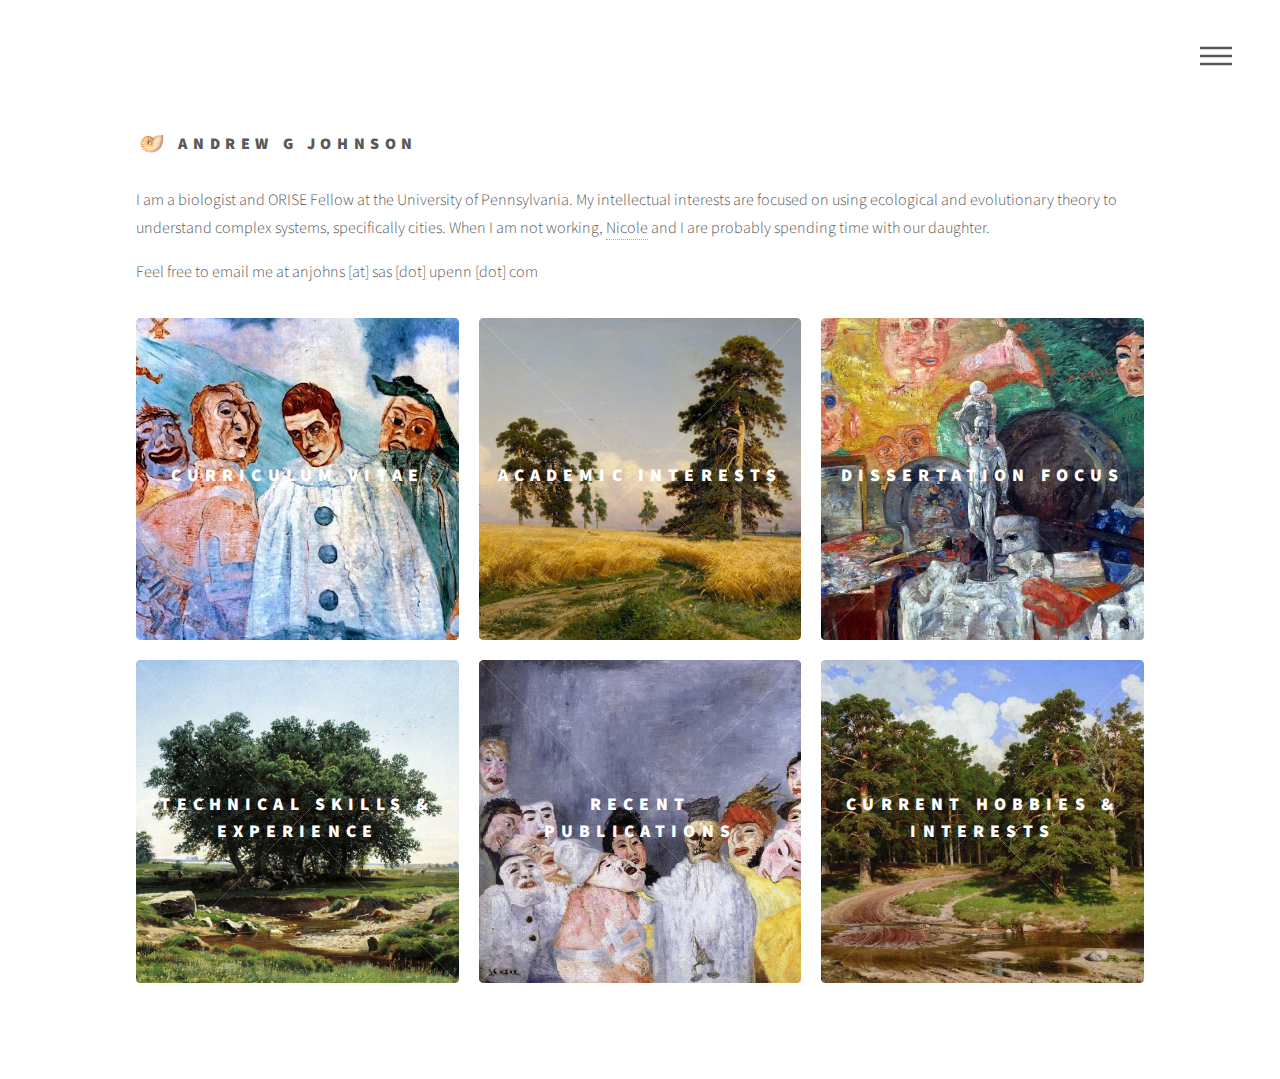
==== index.html @ 20c6bfce "Update index.html" ====
<!DOCTYPE HTML>
<!--
	Phantom by HTML5 UP
	html5up.net | @ajlkn
	Free for personal and commercial use under the CCA 3.0 license (html5up.net/license)
-->
<html>
	<head>
		<title>A G Johnson</title>
		<meta charset="utf-8" />
		<meta name="viewport" content="width=device-width, initial-scale=1, user-scalable=no" />
		<link rel="stylesheet" href="assets/css/main.css" />
		<noscript><link rel="stylesheet" href="assets/css/noscript.css" /></noscript>
	</head>
	<body class="is-preload">
		<!-- Wrapper -->
			<div id="wrapper">

				<!-- Header -->
					<header id="header">
						<div class="inner">

							<!-- Logo to the left of my name in the header -->
								<a href="index.html" class="logo">
									<span class="symbol"><img src="images/nautilus attempt 1.svg" alt="" /></span><span class="title">Andrew G Johnson</span>
								</a>

							<!-- Nav -->
								<nav>
									<ul>
										<li><a href="#menu">Menu</a></li>
									</ul>
								</nav>

						</div>
					</header>

				<!-- Menu (Side menu that you click on for direct page links) -->
					<nav id="menu">
						<!--<h2>Menu</h2>-->
						<ul>
							<li><a href="index.html">Home</a></li>
							<li><a href="Johnson_Andrew_CV_April_2025.pdf">CV</a></li>
							<li><a href="generic.html">Academic Interests</a></li>
							<li><a href="generic.html">Dissertation Focus</a></li>
							<li><a href="generic.html">Technical Skills and Experience</a></li>
							<li><a href="generic.html">Recent Publications</a></li>
							<li><a href="generic.html">Current Hobbies & Interests</a></li>
							<!-- <li><a href="elements.html">Test page for html elements</a></li> -->
						</ul>
					</nav>

				<!-- Main -->
					<div id="main">
						<div class="inner">
							<header>
								<!-- <h1> I am a 6th year Phd candidate in the Department of Biology at the University of Pennsylvania. <br />
								I am a North Carolinan living in Philadelphia with my . </a>.</h1> -->
								<p>I am a biologist and ORISE Fellow at the University of Pennsylvania. My intellectual interests are focused on using ecological and evolutionary theory to understand complex systems, specifically cities.
								When I am not working, <a href="https://njjohns.github.io/">Nicole</a> and I are probably spending time with our daughter. <p> 
								<p> Feel free to email me at anjohns [at] sas [dot] upenn [dot] com 
								
							</header>
							<section class="tiles">
								<article class="style50">
									<span class="image">
										<img src="images/ensor2square.jpg" alt="" />
									</span>
									<a href="Johnson_Andrew_CV_April_2025.pdf">
										<h2>curriculum vitae</h2>
										<div class="content">
											<p><i>The Despair of Pierrot</i> (Ensor, 1892) <!-- this is where a longer description on tabs go --> </p>
										</div>
									</a>
								</article>
								<article class="style50">
									<span class="image">
										<img src="images/shishkin1square.jpg" alt="" />
									</span>
									<a href="generic.html">
										<h2>Academic Interests</h2>
										<div class="content">
											<p><i>Rye</i> (Shishkin, 1878) </p>
										</div>
									</a>
								</article>
								<article class="style50">
									<span class="image">
										<img src="images/ensor5square.jpg" alt="" />
									</span>
									<a href="generic.html">
										<h2>Dissertation Focus</h2>
										<div class="content">
											<p><i>Still Life in the Studio</i> (Ensor, 1889) </p>
										</div>
									</a>
								</article>
								<article class="style50">
									<span class="image">
										<img src="images/shishkin2square.jpg" alt="" />
									</span>
									<a href="generic.html">
										<h2>Technical Skills & Experience</h2>
										<div class="content">
											<p><i>Oak Trees</i> (Shishkin, 1887) </p>
										</div>
									</a>
								</article>
								<article class="style50">
									<span class="image">
										<img src="images/ensor4square.jpg" alt="" />
									</span>
									<a href="generic.html">
										<h2>Recent Publications</h2>
										<div class="content">
											<p><i>The Great Judge</i> (Ensor, 1898) </p>
										</div>
									</a>
								</article>
								<article class="style50">
									<span class="image">
										<img src="images/shishkin3square.jpg" alt="" />
									</span>
									<a href="generic.html">
										<h2>Current Hobbies & Interests</h2>
										<div class="content">
											<p>Just for fun <br/> <i>Pine Forest</i> (Shishkin, 1895)</p>
											
										</div>
									</a>
								</article>
							</section>
						</div>
					</div>

				<!-- Footer -->
					<!--<footer id="footer">
						<div class="inner">
							<section>
								<h2>Get in touch</h2>
								<form method="post" action="#">
									<div class="fields">
										<div class="field half">
											<input type="text" name="name" id="name" placeholder="Name" />
										</div>
										<div class="field half">
											<input type="email" name="email" id="email" placeholder="Email" />
										</div>
										<div class="field">
											<textarea name="message" id="message" placeholder="Message"></textarea>
										</div>
									</div>
									<ul class="actions">
										<li><input type="submit" value="Send" class="primary" /></li>
									</ul>
								</form>
							</section>
							<section>
								<h2>Follow</h2>
								<ul class="icons">
									<li><a href="#" class="icon brands style2 fa-twitter"><span class="label">Twitter</span></a></li>
									<li><a href="#" class="icon brands style2 fa-facebook-f"><span class="label">Facebook</span></a></li>
									<li><a href="#" class="icon brands style2 fa-instagram"><span class="label">Instagram</span></a></li>
									<li><a href="#" class="icon brands style2 fa-dribbble"><span class="label">Dribbble</span></a></li>
									<li><a href="#" class="icon brands style2 fa-github"><span class="label">GitHub</span></a></li>
									<li><a href="#" class="icon brands style2 fa-500px"><span class="label">500px</span></a></li>
									<li><a href="#" class="icon solid style2 fa-phone"><span class="label">Phone</span></a></li>
									<li><a href="#" class="icon solid style2 fa-envelope"><span class="label">Email</span></a></li>
								</ul>
							</section>
							<ul class="copyright">
								<li>&copy; Untitled. All rights reserved</li><li>Design: <a href="http://html5up.net">HTML5 UP</a></li>
							</ul>
						</div>
					</footer>

			</div>
			-->

		<!-- Scripts -->
			<script src="assets/js/jquery.min.js"></script>
			<script src="assets/js/browser.min.js"></script>
			<script src="assets/js/breakpoints.min.js"></script>
			<script src="assets/js/util.js"></script>
			<script src="assets/js/main.js"></script>

	</body>
</html>
---- assets/css/main.css ----
@import url(fontawesome-all.min.css);
@import url("https://fonts.googleapis.com/css?family=Source+Sans+Pro:300,700,900");

/*
	Phantom by HTML5 UP
	html5up.net | @ajlkn
	Free for personal and commercial use under the CCA 3.0 license (html5up.net/license)
*/

html, body, div, span, applet, object,
iframe, h1, h2, h3, h4, h5, h6, p, blockquote,
pre, a, abbr, acronym, address, big, cite,
code, del, dfn, em, img, ins, kbd, q, s, samp,
small, strike, strong, sub, sup, tt, var, b,
u, i, center, dl, dt, dd, ol, ul, li, fieldset,
form, label, legend, table, caption, tbody,
tfoot, thead, tr, th, td, article, aside,
canvas, details, embed, figure, figcaption,
footer, header, hgroup, menu, nav, output, ruby,
section, summary, time, mark, audio, video {
	margin: 0;
	padding: 0;
	border: 0;
	font-size: 100%;
	font: inherit;
	vertical-align: baseline;}

article, aside, details, figcaption, figure,
footer, header, hgroup, menu, nav, section {
	display: block;}

body {
	line-height: 1;
}

ol, ul {
	list-style: none;
}

blockquote, q {
	quotes: none;
}

	blockquote:before, blockquote:after, q:before, q:after {
		content: '';
		content: none;
	}

table {
	border-collapse: collapse;
	border-spacing: 0;
}

body {
	-webkit-text-size-adjust: none;
}

mark {
	background-color: transparent;
	color: inherit;
}

input::-moz-focus-inner {
	border: 0;
	padding: 0;
}

input, select, textarea {
	-moz-appearance: none;
	-webkit-appearance: none;
	-ms-appearance: none;
	appearance: none;
}

/* Basic */

	@-ms-viewport {
		width: device-width;
	}

	body {
		-ms-overflow-style: scrollbar;
	}

	@media screen and (max-width: 480px) {

		html, body {
			min-width: 320px;
		}

	}

	html {
		box-sizing: border-box;
	}

	*, *:before, *:after {
		box-sizing: inherit;
	}

	body {
		background: #ffffff;
	}

		body.is-preload *, body.is-preload *:before, body.is-preload *:after {
			-moz-animation: none !important;
			-webkit-animation: none !important;
			-ms-animation: none !important;
			animation: none !important;
			-moz-transition: none !important;
			-webkit-transition: none !important;
			-ms-transition: none !important;
			transition: none !important;
		}

/* Type */

	body, input, select, textarea {
		color: #585858;
		font-family: "Source Sans Pro", Helvetica, sans-serif;
		font-size: 16pt;
		font-weight: 300;
		line-height: 1.75;
	}

		@media screen and (max-width: 1680px) {

			body, input, select, textarea {
				font-size: 14pt;
			}

		}

		@media screen and (max-width: 1280px) {

			body, input, select, textarea {
				font-size: 12pt;
			}

		}

	a {
		-moz-transition: border-bottom-color 0.2s ease, color 0.2s ease;
		-webkit-transition: border-bottom-color 0.2s ease, color 0.2s ease;
		-ms-transition: border-bottom-color 0.2s ease, color 0.2s ease;
		transition: border-bottom-color 0.2s ease, color 0.2s ease;
		text-decoration: none;
		color: #585858;
		border-bottom: dotted 1px rgba(88, 88, 88, 0.5);
	}

		a:hover {
			border-bottom-color: transparent;
			color: #f2849e !important;
		}

	strong, b {
		font-weight: 900;
	}

	em, i {
		font-style: italic;
	}

	p {
		margin: 0 0 2em 0;
	}

	h1 {
		font-size: 2.75em;
		font-weight: 700;
		line-height: 1.3;
		margin: 0 0 1em 0;
		letter-spacing: -0.035em;
	}

		h1 a {
			color: inherit;
		}

		@media screen and (max-width: 736px) {

			h1 {
				font-size: 2em;
				margin: 0 0 1em 0;
			}

		}

		@media screen and (max-width: 360px) {

			h1 {
				font-size: 1.75em;
			}

		}

	h2, h3, h4, h5, h6 {
		font-weight: 900;
		line-height: 1.5;
		margin: 0 0 2em 0;
		text-transform: uppercase;
		letter-spacing: 0.35em;
	}

		h2 a, h3 a, h4 a, h5 a, h6 a {
			color: inherit;
		}

	h2 {
		font-size: 1.1em;
	}

	h3 {
		font-size: 1em;
	}

	h4 {
		font-size: 0.8em;
	}

	h5 {
		font-size: 0.8em;
	}

	h6 {
		font-size: 0.8em;
	}

	@media screen and (max-width: 980px) {

		h1 br, h2 br, h3 br, h4 br, h5 br, h6 br {
			display: none;
		}

	}

	@media screen and (max-width: 736px) {

		h2 {
			font-size: 1em;
		}

		h3 {
			font-size: 0.8em;
		}

	}

	sub {
		font-size: 0.8em;
		position: relative;
		top: 0.5em;
	}

	sup {
		font-size: 0.8em;
		position: relative;
		top: -0.5em;
	}

	blockquote {
		border-left: solid 4px #c9c9c9;
		font-style: italic;
		margin: 0 0 2em 0;
		padding: 0.5em 0 0.5em 2em;
	}

	code {
		background: rgba(144, 144, 144, 0.075);
		border-radius: 4px;
		border: solid 1px #c9c9c9;
		font-family: "Courier New", monospace;
		font-size: 0.9em;
		margin: 0 0.25em;
		padding: 0.25em 0.65em;
	}

	pre {
		-webkit-overflow-scrolling: touch;
		font-family: "Courier New", monospace;
		font-size: 0.9em;
		margin: 0 0 2em 0;
	}

		pre code {
			display: block;
			line-height: 1.75;
			padding: 1em 1.5em;
			overflow-x: auto;
		}

	hr {
		border: 0;
		border-bottom: solid 1px #c9c9c9;
		margin: 2em 0;
	}

		hr.major {
			margin: 3em 0;
		}

	.align-left {
		text-align: left;
	}

	.align-center {
		text-align: center;
	}

	.align-right {
		text-align: right;
	}

/* Row */

	.row {
		display: flex;
		flex-wrap: wrap;
		box-sizing: border-box;
		align-items: stretch;
	}

		.row > * {
			box-sizing: border-box;
		}

		.row.gtr-uniform > * > :last-child {
			margin-bottom: 0;
		}

		.row.aln-left {
			justify-content: flex-start;
		}

		.row.aln-center {
			justify-content: center;
		}

		.row.aln-right {
			justify-content: flex-end;
		}

		.row.aln-top {
			align-items: flex-start;
		}

		.row.aln-middle {
			align-items: center;
		}

		.row.aln-bottom {
			align-items: flex-end;
		}

		.row > .imp {
			order: -1;
		}

		.row > .col-1 {
			width: 8.33333%;
		}

		.row > .off-1 {
			margin-left: 8.33333%;
		}

		.row > .col-2 {
			width: 16.66667%;
		}

		.row > .off-2 {
			margin-left: 16.66667%;
		}

		.row > .col-3 {
			width: 25%;
		}

		.row > .off-3 {
			margin-left: 25%;
		}

		.row > .col-4 {
			width: 33.33333%;
		}

		.row > .off-4 {
			margin-left: 33.33333%;
		}

		.row > .col-5 {
			width: 41.66667%;
		}

		.row > .off-5 {
			margin-left: 41.66667%;
		}

		.row > .col-6 {
			width: 50%;
		}

		.row > .off-6 {
			margin-left: 50%;
		}

		.row > .col-7 {
			width: 58.33333%;
		}

		.row > .off-7 {
			margin-left: 58.33333%;
		}

		.row > .col-8 {
			width: 66.66667%;
		}

		.row > .off-8 {
			margin-left: 66.66667%;
		}

		.row > .col-9 {
			width: 75%;
		}

		.row > .off-9 {
			margin-left: 75%;
		}

		.row > .col-10 {
			width: 83.33333%;
		}

		.row > .off-10 {
			margin-left: 83.33333%;
		}

		.row > .col-11 {
			width: 91.66667%;
		}

		.row > .off-11 {
			margin-left: 91.66667%;
		}

		.row > .col-12 {
			width: 100%;
		}

		.row > .off-12 {
			margin-left: 100%;
		}

		.row.gtr-0 {
			margin-top: 0;
			margin-left: 0em;
		}

			.row.gtr-0 > * {
				padding: 0 0 0 0em;
			}

			.row.gtr-0.gtr-uniform {
				margin-top: 0em;
			}

				.row.gtr-0.gtr-uniform > * {
					padding-top: 0em;
				}

		.row.gtr-25 {
			margin-top: 0;
			margin-left: -0.5em;
		}

			.row.gtr-25 > * {
				padding: 0 0 0 0.5em;
			}

			.row.gtr-25.gtr-uniform {
				margin-top: -0.5em;
			}

				.row.gtr-25.gtr-uniform > * {
					padding-top: 0.5em;
				}

		.row.gtr-50 {
			margin-top: 0;
			margin-left: -1em;
		}

			.row.gtr-50 > * {
				padding: 0 0 0 1em;
			}

			.row.gtr-50.gtr-uniform {
				margin-top: -1em;
			}

				.row.gtr-50.gtr-uniform > * {
					padding-top: 1em;
				}

		.row {
			margin-top: 0;
			margin-left: -2em;
		}

			.row > * {
				padding: 0 0 0 2em;
			}

			.row.gtr-uniform {
				margin-top: -2em;
			}

				.row.gtr-uniform > * {
					padding-top: 2em;
				}

		.row.gtr-150 {
			margin-top: 0;
			margin-left: -3em;
		}

			.row.gtr-150 > * {
				padding: 0 0 0 3em;
			}

			.row.gtr-150.gtr-uniform {
				margin-top: -3em;
			}

				.row.gtr-150.gtr-uniform > * {
					padding-top: 3em;
				}

		.row.gtr-200 {
			margin-top: 0;
			margin-left: -4em;
		}

			.row.gtr-200 > * {
				padding: 0 0 0 4em;
			}

			.row.gtr-200.gtr-uniform {
				margin-top: -4em;
			}

				.row.gtr-200.gtr-uniform > * {
					padding-top: 4em;
				}

		@media screen and (max-width: 1680px) {

			.row {
				display: flex;
				flex-wrap: wrap;
				box-sizing: border-box;
				align-items: stretch;
			}

				.row > * {
					box-sizing: border-box;
				}

				.row.gtr-uniform > * > :last-child {
					margin-bottom: 0;
				}

				.row.aln-left {
					justify-content: flex-start;
				}

				.row.aln-center {
					justify-content: center;
				}

				.row.aln-right {
					justify-content: flex-end;
				}

				.row.aln-top {
					align-items: flex-start;
				}

				.row.aln-middle {
					align-items: center;
				}

				.row.aln-bottom {
					align-items: flex-end;
				}

				.row > .imp-xlarge {
					order: -1;
				}

				.row > .col-1-xlarge {
					width: 8.33333%;
				}

				.row > .off-1-xlarge {
					margin-left: 8.33333%;
				}

				.row > .col-2-xlarge {
					width: 16.66667%;
				}

				.row > .off-2-xlarge {
					margin-left: 16.66667%;
				}

				.row > .col-3-xlarge {
					width: 25%;
				}

				.row > .off-3-xlarge {
					margin-left: 25%;
				}

				.row > .col-4-xlarge {
					width: 33.33333%;
				}

				.row > .off-4-xlarge {
					margin-left: 33.33333%;
				}

				.row > .col-5-xlarge {
					width: 41.66667%;
				}

				.row > .off-5-xlarge {
					margin-left: 41.66667%;
				}

				.row > .col-6-xlarge {
					width: 50%;
				}

				.row > .off-6-xlarge {
					margin-left: 50%;
				}

				.row > .col-7-xlarge {
					width: 58.33333%;
				}

				.row > .off-7-xlarge {
					margin-left: 58.33333%;
				}

				.row > .col-8-xlarge {
					width: 66.66667%;
				}

				.row > .off-8-xlarge {
					margin-left: 66.66667%;
				}

				.row > .col-9-xlarge {
					width: 75%;
				}

				.row > .off-9-xlarge {
					margin-left: 75%;
				}

				.row > .col-10-xlarge {
					width: 83.33333%;
				}

				.row > .off-10-xlarge {
					margin-left: 83.33333%;
				}

				.row > .col-11-xlarge {
					width: 91.66667%;
				}

				.row > .off-11-xlarge {
					margin-left: 91.66667%;
				}

				.row > .col-12-xlarge {
					width: 100%;
				}

				.row > .off-12-xlarge {
					margin-left: 100%;
				}

				.row.gtr-0 {
					margin-top: 0;
					margin-left: 0em;
				}

					.row.gtr-0 > * {
						padding: 0 0 0 0em;
					}

					.row.gtr-0.gtr-uniform {
						margin-top: 0em;
					}

						.row.gtr-0.gtr-uniform > * {
							padding-top: 0em;
						}

				.row.gtr-25 {
					margin-top: 0;
					margin-left: -0.5em;
				}

					.row.gtr-25 > * {
						padding: 0 0 0 0.5em;
					}

					.row.gtr-25.gtr-uniform {
						margin-top: -0.5em;
					}

						.row.gtr-25.gtr-uniform > * {
							padding-top: 0.5em;
						}

				.row.gtr-50 {
					margin-top: 0;
					margin-left: -1em;
				}

					.row.gtr-50 > * {
						padding: 0 0 0 1em;
					}

					.row.gtr-50.gtr-uniform {
						margin-top: -1em;
					}

						.row.gtr-50.gtr-uniform > * {
							padding-top: 1em;
						}

				.row {
					margin-top: 0;
					margin-left: -2em;
				}

					.row > * {
						padding: 0 0 0 2em;
					}

					.row.gtr-uniform {
						margin-top: -2em;
					}

						.row.gtr-uniform > * {
							padding-top: 2em;
						}

				.row.gtr-150 {
					margin-top: 0;
					margin-left: -3em;
				}

					.row.gtr-150 > * {
						padding: 0 0 0 3em;
					}

					.row.gtr-150.gtr-uniform {
						margin-top: -3em;
					}

						.row.gtr-150.gtr-uniform > * {
							padding-top: 3em;
						}

				.row.gtr-200 {
					margin-top: 0;
					margin-left: -4em;
				}

					.row.gtr-200 > * {
						padding: 0 0 0 4em;
					}

					.row.gtr-200.gtr-uniform {
						margin-top: -4em;
					}

						.row.gtr-200.gtr-uniform > * {
							padding-top: 4em;
						}

		}

		@media screen and (max-width: 1280px) {

			.row {
				display: flex;
				flex-wrap: wrap;
				box-sizing: border-box;
				align-items: stretch;
			}

				.row > * {
					box-sizing: border-box;
				}

				.row.gtr-uniform > * > :last-child {
					margin-bottom: 0;
				}

				.row.aln-left {
					justify-content: flex-start;
				}

				.row.aln-center {
					justify-content: center;
				}

				.row.aln-right {
					justify-content: flex-end;
				}

				.row.aln-top {
					align-items: flex-start;
				}

				.row.aln-middle {
					align-items: center;
				}

				.row.aln-bottom {
					align-items: flex-end;
				}

				.row > .imp-large {
					order: -1;
				}

				.row > .col-1-large {
					width: 8.33333%;
				}

				.row > .off-1-large {
					margin-left: 8.33333%;
				}

				.row > .col-2-large {
					width: 16.66667%;
				}

				.row > .off-2-large {
					margin-left: 16.66667%;
				}

				.row > .col-3-large {
					width: 25%;
				}

				.row > .off-3-large {
					margin-left: 25%;
				}

				.row > .col-4-large {
					width: 33.33333%;
				}

				.row > .off-4-large {
					margin-left: 33.33333%;
				}

				.row > .col-5-large {
					width: 41.66667%;
				}

				.row > .off-5-large {
					margin-left: 41.66667%;
				}

				.row > .col-6-large {
					width: 50%;
				}

				.row > .off-6-large {
					margin-left: 50%;
				}

				.row > .col-7-large {
					width: 58.33333%;
				}

				.row > .off-7-large {
					margin-left: 58.33333%;
				}

				.row > .col-8-large {
					width: 66.66667%;
				}

				.row > .off-8-large {
					margin-left: 66.66667%;
				}

				.row > .col-9-large {
					width: 75%;
				}

				.row > .off-9-large {
					margin-left: 75%;
				}

				.row > .col-10-large {
					width: 83.33333%;
				}

				.row > .off-10-large {
					margin-left: 83.33333%;
				}

				.row > .col-11-large {
					width: 91.66667%;
				}

				.row > .off-11-large {
					margin-left: 91.66667%;
				}

				.row > .col-12-large {
					width: 100%;
				}

				.row > .off-12-large {
					margin-left: 100%;
				}

				.row.gtr-0 {
					margin-top: 0;
					margin-left: 0em;
				}

					.row.gtr-0 > * {
						padding: 0 0 0 0em;
					}

					.row.gtr-0.gtr-uniform {
						margin-top: 0em;
					}

						.row.gtr-0.gtr-uniform > * {
							padding-top: 0em;
						}

				.row.gtr-25 {
					margin-top: 0;
					margin-left: -0.5em;
				}

					.row.gtr-25 > * {
						padding: 0 0 0 0.5em;
					}

					.row.gtr-25.gtr-uniform {
						margin-top: -0.5em;
					}

						.row.gtr-25.gtr-uniform > * {
							padding-top: 0.5em;
						}

				.row.gtr-50 {
					margin-top: 0;
					margin-left: -1em;
				}

					.row.gtr-50 > * {
						padding: 0 0 0 1em;
					}

					.row.gtr-50.gtr-uniform {
						margin-top: -1em;
					}

						.row.gtr-50.gtr-uniform > * {
							padding-top: 1em;
						}

				.row {
					margin-top: 0;
					margin-left: -2em;
				}

					.row > * {
						padding: 0 0 0 2em;
					}

					.row.gtr-uniform {
						margin-top: -2em;
					}

						.row.gtr-uniform > * {
							padding-top: 2em;
						}

				.row.gtr-150 {
					margin-top: 0;
					margin-left: -3em;
				}

					.row.gtr-150 > * {
						padding: 0 0 0 3em;
					}

					.row.gtr-150.gtr-uniform {
						margin-top: -3em;
					}

						.row.gtr-150.gtr-uniform > * {
							padding-top: 3em;
						}

				.row.gtr-200 {
					margin-top: 0;
					margin-left: -4em;
				}

					.row.gtr-200 > * {
						padding: 0 0 0 4em;
					}

					.row.gtr-200.gtr-uniform {
						margin-top: -4em;
					}

						.row.gtr-200.gtr-uniform > * {
							padding-top: 4em;
						}

		}

		@media screen and (max-width: 980px) {

			.row {
				display: flex;
				flex-wrap: wrap;
				box-sizing: border-box;
				align-items: stretch;
			}

				.row > * {
					box-sizing: border-box;
				}

				.row.gtr-uniform > * > :last-child {
					margin-bottom: 0;
				}

				.row.aln-left {
					justify-content: flex-start;
				}

				.row.aln-center {
					justify-content: center;
				}

				.row.aln-right {
					justify-content: flex-end;
				}

				.row.aln-top {
					align-items: flex-start;
				}

				.row.aln-middle {
					align-items: center;
				}

				.row.aln-bottom {
					align-items: flex-end;
				}

				.row > .imp-medium {
					order: -1;
				}

				.row > .col-1-medium {
					width: 8.33333%;
				}

				.row > .off-1-medium {
					margin-left: 8.33333%;
				}

				.row > .col-2-medium {
					width: 16.66667%;
				}

				.row > .off-2-medium {
					margin-left: 16.66667%;
				}

				.row > .col-3-medium {
					width: 25%;
				}

				.row > .off-3-medium {
					margin-left: 25%;
				}

				.row > .col-4-medium {
					width: 33.33333%;
				}

				.row > .off-4-medium {
					margin-left: 33.33333%;
				}

				.row > .col-5-medium {
					width: 41.66667%;
				}

				.row > .off-5-medium {
					margin-left: 41.66667%;
				}

				.row > .col-6-medium {
					width: 50%;
				}

				.row > .off-6-medium {
					margin-left: 50%;
				}

				.row > .col-7-medium {
					width: 58.33333%;
				}

				.row > .off-7-medium {
					margin-left: 58.33333%;
				}

				.row > .col-8-medium {
					width: 66.66667%;
				}

				.row > .off-8-medium {
					margin-left: 66.66667%;
				}

				.row > .col-9-medium {
					width: 75%;
				}

				.row > .off-9-medium {
					margin-left: 75%;
				}

				.row > .col-10-medium {
					width: 83.33333%;
				}

				.row > .off-10-medium {
					margin-left: 83.33333%;
				}

				.row > .col-11-medium {
					width: 91.66667%;
				}

				.row > .off-11-medium {
					margin-left: 91.66667%;
				}

				.row > .col-12-medium {
					width: 100%;
				}

				.row > .off-12-medium {
					margin-left: 100%;
				}

				.row.gtr-0 {
					margin-top: 0;
					margin-left: 0em;
				}

					.row.gtr-0 > * {
						padding: 0 0 0 0em;
					}

					.row.gtr-0.gtr-uniform {
						margin-top: 0em;
					}

						.row.gtr-0.gtr-uniform > * {
							padding-top: 0em;
						}

				.row.gtr-25 {
					margin-top: 0;
					margin-left: -0.375em;
				}

					.row.gtr-25 > * {
						padding: 0 0 0 0.375em;
					}

					.row.gtr-25.gtr-uniform {
						margin-top: -0.375em;
					}

						.row.gtr-25.gtr-uniform > * {
							padding-top: 0.375em;
						}

				.row.gtr-50 {
					margin-top: 0;
					margin-left: -0.75em;
				}

					.row.gtr-50 > * {
						padding: 0 0 0 0.75em;
					}

					.row.gtr-50.gtr-uniform {
						margin-top: -0.75em;
					}

						.row.gtr-50.gtr-uniform > * {
							padding-top: 0.75em;
						}

				.row {
					margin-top: 0;
					margin-left: -1.5em;
				}

					.row > * {
						padding: 0 0 0 1.5em;
					}

					.row.gtr-uniform {
						margin-top: -1.5em;
					}

						.row.gtr-uniform > * {
							padding-top: 1.5em;
						}

				.row.gtr-150 {
					margin-top: 0;
					margin-left: -2.25em;
				}

					.row.gtr-150 > * {
						padding: 0 0 0 2.25em;
					}

					.row.gtr-150.gtr-uniform {
						margin-top: -2.25em;
					}

						.row.gtr-150.gtr-uniform > * {
							padding-top: 2.25em;
						}

				.row.gtr-200 {
					margin-top: 0;
					margin-left: -3em;
				}

					.row.gtr-200 > * {
						padding: 0 0 0 3em;
					}

					.row.gtr-200.gtr-uniform {
						margin-top: -3em;
					}

						.row.gtr-200.gtr-uniform > * {
							padding-top: 3em;
						}

		}

		@media screen and (max-width: 736px) {

			.row {
				display: flex;
				flex-wrap: wrap;
				box-sizing: border-box;
				align-items: stretch;
			}

				.row > * {
					box-sizing: border-box;
				}

				.row.gtr-uniform > * > :last-child {
					margin-bottom: 0;
				}

				.row.aln-left {
					justify-content: flex-start;
				}

				.row.aln-center {
					justify-content: center;
				}

				.row.aln-right {
					justify-content: flex-end;
				}

				.row.aln-top {
					align-items: flex-start;
				}

				.row.aln-middle {
					align-items: center;
				}

				.row.aln-bottom {
					align-items: flex-end;
				}

				.row > .imp-small {
					order: -1;
				}

				.row > .col-1-small {
					width: 8.33333%;
				}

				.row > .off-1-small {
					margin-left: 8.33333%;
				}

				.row > .col-2-small {
					width: 16.66667%;
				}

				.row > .off-2-small {
					margin-left: 16.66667%;
				}

				.row > .col-3-small {
					width: 25%;
				}

				.row > .off-3-small {
					margin-left: 25%;
				}

				.row > .col-4-small {
					width: 33.33333%;
				}

				.row > .off-4-small {
					margin-left: 33.33333%;
				}

				.row > .col-5-small {
					width: 41.66667%;
				}

				.row > .off-5-small {
					margin-left: 41.66667%;
				}

				.row > .col-6-small {
					width: 50%;
				}

				.row > .off-6-small {
					margin-left: 50%;
				}

				.row > .col-7-small {
					width: 58.33333%;
				}

				.row > .off-7-small {
					margin-left: 58.33333%;
				}

				.row > .col-8-small {
					width: 66.66667%;
				}

				.row > .off-8-small {
					margin-left: 66.66667%;
				}

				.row > .col-9-small {
					width: 75%;
				}

				.row > .off-9-small {
					margin-left: 75%;
				}

				.row > .col-10-small {
					width: 83.33333%;
				}

				.row > .off-10-small {
					margin-left: 83.33333%;
				}

				.row > .col-11-small {
					width: 91.66667%;
				}

				.row > .off-11-small {
					margin-left: 91.66667%;
				}

				.row > .col-12-small {
					width: 100%;
				}

				.row > .off-12-small {
					margin-left: 100%;
				}

				.row.gtr-0 {
					margin-top: 0;
					margin-left: 0em;
				}

					.row.gtr-0 > * {
						padding: 0 0 0 0em;
					}

					.row.gtr-0.gtr-uniform {
						margin-top: 0em;
					}

						.row.gtr-0.gtr-uniform > * {
							padding-top: 0em;
						}

				.row.gtr-25 {
					margin-top: 0;
					margin-left: -0.25em;
				}

					.row.gtr-25 > * {
						padding: 0 0 0 0.25em;
					}

					.row.gtr-25.gtr-uniform {
						margin-top: -0.25em;
					}

						.row.gtr-25.gtr-uniform > * {
							padding-top: 0.25em;
						}

				.row.gtr-50 {
					margin-top: 0;
					margin-left: -0.5em;
				}

					.row.gtr-50 > * {
						padding: 0 0 0 0.5em;
					}

					.row.gtr-50.gtr-uniform {
						margin-top: -0.5em;
					}

						.row.gtr-50.gtr-uniform > * {
							padding-top: 0.5em;
						}

				.row {
					margin-top: 0;
					margin-left: -1em;
				}

					.row > * {
						padding: 0 0 0 1em;
					}

					.row.gtr-uniform {
						margin-top: -1em;
					}

						.row.gtr-uniform > * {
							padding-top: 1em;
						}

				.row.gtr-150 {
					margin-top: 0;
					margin-left: -1.5em;
				}

					.row.gtr-150 > * {
						padding: 0 0 0 1.5em;
					}

					.row.gtr-150.gtr-uniform {
						margin-top: -1.5em;
					}

						.row.gtr-150.gtr-uniform > * {
							padding-top: 1.5em;
						}

				.row.gtr-200 {
					margin-top: 0;
					margin-left: -2em;
				}

					.row.gtr-200 > * {
						padding: 0 0 0 2em;
					}

					.row.gtr-200.gtr-uniform {
						margin-top: -2em;
					}

						.row.gtr-200.gtr-uniform > * {
							padding-top: 2em;
						}

		}

		@media screen and (max-width: 480px) {

			.row {
				display: flex;
				flex-wrap: wrap;
				box-sizing: border-box;
				align-items: stretch;
			}

				.row > * {
					box-sizing: border-box;
				}

				.row.gtr-uniform > * > :last-child {
					margin-bottom: 0;
				}

				.row.aln-left {
					justify-content: flex-start;
				}

				.row.aln-center {
					justify-content: center;
				}

				.row.aln-right {
					justify-content: flex-end;
				}

				.row.aln-top {
					align-items: flex-start;
				}

				.row.aln-middle {
					align-items: center;
				}

				.row.aln-bottom {
					align-items: flex-end;
				}

				.row > .imp-xsmall {
					order: -1;
				}

				.row > .col-1-xsmall {
					width: 8.33333%;
				}

				.row > .off-1-xsmall {
					margin-left: 8.33333%;
				}

				.row > .col-2-xsmall {
					width: 16.66667%;
				}

				.row > .off-2-xsmall {
					margin-left: 16.66667%;
				}

				.row > .col-3-xsmall {
					width: 25%;
				}

				.row > .off-3-xsmall {
					margin-left: 25%;
				}

				.row > .col-4-xsmall {
					width: 33.33333%;
				}

				.row > .off-4-xsmall {
					margin-left: 33.33333%;
				}

				.row > .col-5-xsmall {
					width: 41.66667%;
				}

				.row > .off-5-xsmall {
					margin-left: 41.66667%;
				}

				.row > .col-6-xsmall {
					width: 50%;
				}

				.row > .off-6-xsmall {
					margin-left: 50%;
				}

				.row > .col-7-xsmall {
					width: 58.33333%;
				}

				.row > .off-7-xsmall {
					margin-left: 58.33333%;
				}

				.row > .col-8-xsmall {
					width: 66.66667%;
				}

				.row > .off-8-xsmall {
					margin-left: 66.66667%;
				}

				.row > .col-9-xsmall {
					width: 75%;
				}

				.row > .off-9-xsmall {
					margin-left: 75%;
				}

				.row > .col-10-xsmall {
					width: 83.33333%;
				}

				.row > .off-10-xsmall {
					margin-left: 83.33333%;
				}

				.row > .col-11-xsmall {
					width: 91.66667%;
				}

				.row > .off-11-xsmall {
					margin-left: 91.66667%;
				}

				.row > .col-12-xsmall {
					width: 100%;
				}

				.row > .off-12-xsmall {
					margin-left: 100%;
				}

				.row.gtr-0 {
					margin-top: 0;
					margin-left: 0em;
				}

					.row.gtr-0 > * {
						padding: 0 0 0 0em;
					}

					.row.gtr-0.gtr-uniform {
						margin-top: 0em;
					}

						.row.gtr-0.gtr-uniform > * {
							padding-top: 0em;
						}

				.row.gtr-25 {
					margin-top: 0;
					margin-left: -0.25em;
				}

					.row.gtr-25 > * {
						padding: 0 0 0 0.25em;
					}

					.row.gtr-25.gtr-uniform {
						margin-top: -0.25em;
					}

						.row.gtr-25.gtr-uniform > * {
							padding-top: 0.25em;
						}

				.row.gtr-50 {
					margin-top: 0;
					margin-left: -0.5em;
				}

					.row.gtr-50 > * {
						padding: 0 0 0 0.5em;
					}

					.row.gtr-50.gtr-uniform {
						margin-top: -0.5em;
					}

						.row.gtr-50.gtr-uniform > * {
							padding-top: 0.5em;
						}

				.row {
					margin-top: 0;
					margin-left: -1em;
				}

					.row > * {
						padding: 0 0 0 1em;
					}

					.row.gtr-uniform {
						margin-top: -1em;
					}

						.row.gtr-uniform > * {
							padding-top: 1em;
						}

				.row.gtr-150 {
					margin-top: 0;
					margin-left: -1.5em;
				}

					.row.gtr-150 > * {
						padding: 0 0 0 1.5em;
					}

					.row.gtr-150.gtr-uniform {
						margin-top: -1.5em;
					}

						.row.gtr-150.gtr-uniform > * {
							padding-top: 1.5em;
						}

				.row.gtr-200 {
					margin-top: 0;
					margin-left: -2em;
				}

					.row.gtr-200 > * {
						padding: 0 0 0 2em;
					}

					.row.gtr-200.gtr-uniform {
						margin-top: -2em;
					}

						.row.gtr-200.gtr-uniform > * {
							padding-top: 2em;
						}

		}

/* Section/Article */

	section.special, article.special {
		text-align: center;
	}

	header p {
		margin-top: -1em;
	}

	@media screen and (max-width: 736px) {

		header p {
			margin-top: 0;
		}

	}

/* Icon */

	.icon {
		text-decoration: none;
		border-bottom: none;
		position: relative;
	}

		.icon:before {
			-moz-osx-font-smoothing: grayscale;
			-webkit-font-smoothing: antialiased;
			display: inline-block;
			font-style: normal;
			font-variant: normal;
			text-rendering: auto;
			line-height: 1;
			text-transform: none !important;
			font-family: 'Font Awesome 5 Free';
			font-weight: 400;
		}

		.icon > .label {
			display: none;
		}

		.icon:before {
			line-height: inherit;
		}

		.icon.solid:before {
			font-weight: 900;
		}

		.icon.brands:before {
			font-family: 'Font Awesome 5 Brands';
		}

		.icon.style2 {
			-moz-transition: background-color 0.2s ease-in-out, color 0.2s ease-in-out, border-color 0.2s ease-in-out;
			-webkit-transition: background-color 0.2s ease-in-out, color 0.2s ease-in-out, border-color 0.2s ease-in-out;
			-ms-transition: background-color 0.2s ease-in-out, color 0.2s ease-in-out, border-color 0.2s ease-in-out;
			transition: background-color 0.2s ease-in-out, color 0.2s ease-in-out, border-color 0.2s ease-in-out;
			background-color: transparent;
			border: solid 1px #c9c9c9;
			border-radius: 4px;
			width: 2.65em;
			height: 2.65em;
			display: inline-block;
			text-align: center;
			line-height: 2.65em;
			color: inherit;
		}

			.icon.style2:before {
				font-size: 1.1em;
			}

			.icon.style2:hover {
				color: #f2849e;
				border-color: #f2849e;
			}

			.icon.style2:active {
				background-color: rgba(242, 132, 158, 0.1);
			}

/* List */

	ol {
		list-style: decimal;
		margin: 0 0 2em 0;
		padding-left: 1.25em;
	}

		ol li {
			padding-left: 0.25em;
		}

	ul {
		list-style: disc;
		margin: 0 0 2em 0;
		padding-left: 1em;
	}

		ul li {
			padding-left: 0.5em;
		}

		ul.alt {
			list-style: none;
			padding-left: 0;
		}

			ul.alt li {
				border-top: solid 1px #c9c9c9;
				padding: 0.5em 0;
			}

				ul.alt li:first-child {
					border-top: 0;
					padding-top: 0;
				}

	dl {
		margin: 0 0 2em 0;
	}

		dl dt {
			display: block;
			font-weight: 900;
			margin: 0 0 1em 0;
		}

		dl dd {
			margin-left: 2em;
		}

/* Actions */

	ul.actions {
		display: -moz-flex;
		display: -webkit-flex;
		display: -ms-flex;
		display: flex;
		cursor: default;
		list-style: none;
		margin-left: -1em;
		padding-left: 0;
	}

		ul.actions li {
			padding: 0 0 0 1em;
			vertical-align: middle;
		}

		ul.actions.special {
			-moz-justify-content: center;
			-webkit-justify-content: center;
			-ms-justify-content: center;
			justify-content: center;
			width: 100%;
			margin-left: 0;
		}

			ul.actions.special li:first-child {
				padding-left: 0;
			}

		ul.actions.stacked {
			-moz-flex-direction: column;
			-webkit-flex-direction: column;
			-ms-flex-direction: column;
			flex-direction: column;
			margin-left: 0;
		}

			ul.actions.stacked li {
				padding: 1.3em 0 0 0;
			}

				ul.actions.stacked li:first-child {
					padding-top: 0;
				}

		ul.actions.fit {
			width: calc(100% + 1em);
		}

			ul.actions.fit li {
				-moz-flex-grow: 1;
				-webkit-flex-grow: 1;
				-ms-flex-grow: 1;
				flex-grow: 1;
				-moz-flex-shrink: 1;
				-webkit-flex-shrink: 1;
				-ms-flex-shrink: 1;
				flex-shrink: 1;
				width: 100%;
			}

				ul.actions.fit li > * {
					width: 100%;
				}

			ul.actions.fit.stacked {
				width: 100%;
			}

		@media screen and (max-width: 480px) {

			ul.actions:not(.fixed) {
				-moz-flex-direction: column;
				-webkit-flex-direction: column;
				-ms-flex-direction: column;
				flex-direction: column;
				margin-left: 0;
				width: 100% !important;
			}

				ul.actions:not(.fixed) li {
					-moz-flex-grow: 1;
					-webkit-flex-grow: 1;
					-ms-flex-grow: 1;
					flex-grow: 1;
					-moz-flex-shrink: 1;
					-webkit-flex-shrink: 1;
					-ms-flex-shrink: 1;
					flex-shrink: 1;
					padding: 1em 0 0 0;
					text-align: center;
					width: 100%;
				}

					ul.actions:not(.fixed) li > * {
						width: 100%;
					}

					ul.actions:not(.fixed) li:first-child {
						padding-top: 0;
					}

					ul.actions:not(.fixed) li input[type="submit"],
					ul.actions:not(.fixed) li input[type="reset"],
					ul.actions:not(.fixed) li input[type="button"],
					ul.actions:not(.fixed) li button,
					ul.actions:not(.fixed) li .button {
						width: 100%;
					}

						ul.actions:not(.fixed) li input[type="submit"].icon:before,
						ul.actions:not(.fixed) li input[type="reset"].icon:before,
						ul.actions:not(.fixed) li input[type="button"].icon:before,
						ul.actions:not(.fixed) li button.icon:before,
						ul.actions:not(.fixed) li .button.icon:before {
							margin-left: -0.5rem;
						}

		}

/* Icons */

	ul.icons {
		cursor: default;
		list-style: none;
		padding-left: 0;
		margin: -1em 0 2em -1em;
	}

		ul.icons li {
			display: inline-block;
			padding: 1em 0 0 1em;
		}

/* Form */

	form {
		margin: 0 0 2em 0;
		overflow-x: hidden;
	}

		form > :last-child {
			margin-bottom: 0;
		}

		form > .fields {
			display: -moz-flex;
			display: -webkit-flex;
			display: -ms-flex;
			display: flex;
			-moz-flex-wrap: wrap;
			-webkit-flex-wrap: wrap;
			-ms-flex-wrap: wrap;
			flex-wrap: wrap;
			width: calc(100% + 3em);
			margin: -1.5em 0 2em -1.5em;
		}

			form > .fields > .field {
				-moz-flex-grow: 0;
				-webkit-flex-grow: 0;
				-ms-flex-grow: 0;
				flex-grow: 0;
				-moz-flex-shrink: 0;
				-webkit-flex-shrink: 0;
				-ms-flex-shrink: 0;
				flex-shrink: 0;
				padding: 1.5em 0 0 1.5em;
				width: calc(100% - 1.5em);
			}

				form > .fields > .field.half {
					width: calc(50% - 0.75em);
				}

				form > .fields > .field.third {
					width: calc(100%/3 - 0.5em);
				}

				form > .fields > .field.quarter {
					width: calc(25% - 0.375em);
				}

		@media screen and (max-width: 480px) {

			form > .fields {
				width: calc(100% + 3em);
				margin: -1.5em 0 2em -1.5em;
			}

				form > .fields > .field {
					padding: 1.5em 0 0 1.5em;
					width: calc(100% - 1.5em);
				}

					form > .fields > .field.half {
						width: calc(100% - 1.5em);
					}

					form > .fields > .field.third {
						width: calc(100% - 1.5em);
					}

					form > .fields > .field.quarter {
						width: calc(100% - 1.5em);
					}

		}

	label {
		display: block;
		font-size: 0.9em;
		font-weight: 900;
		margin: 0 0 1em 0;
	}

	input[type="text"],
	input[type="password"],
	input[type="email"],
	input[type="tel"],
	select,
	textarea {
		-moz-appearance: none;
		-webkit-appearance: none;
		-ms-appearance: none;
		appearance: none;
		background-color: transparent;
		border: none;
		border-radius: 0;
		border-bottom: solid 1px #c9c9c9;
		color: inherit;
		display: block;
		outline: 0;
		padding: 0;
		text-decoration: none;
		width: 100%;
	}

		input[type="text"]:invalid,
		input[type="password"]:invalid,
		input[type="email"]:invalid,
		input[type="tel"]:invalid,
		select:invalid,
		textarea:invalid {
			box-shadow: none;
		}

		input[type="text"]:focus,
		input[type="password"]:focus,
		input[type="email"]:focus,
		input[type="tel"]:focus,
		select:focus,
		textarea:focus {
			border-bottom-color: #f2849e;
			box-shadow: inset 0 -1px 0 0 #f2849e;
		}

	select {
		background-image: url("data:image/svg+xml;charset=utf8,%3Csvg xmlns='http://www.w3.org/2000/svg' width='40' height='40' preserveAspectRatio='none' viewBox='0 0 40 40'%3E%3Cpath d='M9.4,12.3l10.4,10.4l10.4-10.4c0.2-0.2,0.5-0.4,0.9-0.4c0.3,0,0.6,0.1,0.9,0.4l3.3,3.3c0.2,0.2,0.4,0.5,0.4,0.9 c0,0.4-0.1,0.6-0.4,0.9L20.7,31.9c-0.2,0.2-0.5,0.4-0.9,0.4c-0.3,0-0.6-0.1-0.9-0.4L4.3,17.3c-0.2-0.2-0.4-0.5-0.4-0.9 c0-0.4,0.1-0.6,0.4-0.9l3.3-3.3c0.2-0.2,0.5-0.4,0.9-0.4S9.1,12.1,9.4,12.3z' fill='%23c9c9c9' /%3E%3C/svg%3E");
		background-size: 1.25rem;
		background-repeat: no-repeat;
		background-position: calc(100% - 1rem) center;
		height: 3em;
		padding-right: 3em;
		text-overflow: ellipsis;
	}

		select option {
			background: #ffffff;
		}

		select:focus::-ms-value {
			background-color: transparent;
		}

		select::-ms-expand {
			display: none;
		}

	input[type="text"],
	input[type="password"],
	input[type="email"],
	select {
		height: 3em;
	}

	textarea {
		padding: 0;
		min-height: 3.75em;
	}

	input[type="checkbox"],
	input[type="radio"] {
		-moz-appearance: none;
		-webkit-appearance: none;
		-ms-appearance: none;
		appearance: none;
		display: block;
		float: left;
		margin-right: -2em;
		opacity: 0;
		width: 1em;
		z-index: -1;
	}

		input[type="checkbox"] + label,
		input[type="radio"] + label {
			text-decoration: none;
			color: #585858;
			cursor: pointer;
			display: inline-block;
			font-size: 1em;
			font-weight: 300;
			padding-left: 2.55em;
			padding-right: 0.75em;
			position: relative;
		}

			input[type="checkbox"] + label:before,
			input[type="radio"] + label:before {
				-moz-osx-font-smoothing: grayscale;
				-webkit-font-smoothing: antialiased;
				display: inline-block;
				font-style: normal;
				font-variant: normal;
				text-rendering: auto;
				line-height: 1;
				text-transform: none !important;
				font-family: 'Font Awesome 5 Free';
				font-weight: 900;
			}

			input[type="checkbox"] + label:before,
			input[type="radio"] + label:before {
				border-radius: 4px;
				border: solid 1px #c9c9c9;
				content: '';
				display: inline-block;
				font-size: 0.8em;
				height: 2.25em;
				left: 0;
				line-height: 2.25em;
				position: absolute;
				text-align: center;
				top: 0;
				width: 2.25em;
			}

		input[type="checkbox"]:checked + label:before,
		input[type="radio"]:checked + label:before {
			background: #585858;
			border-color: #585858;
			color: #ffffff;
			content: '\f00c';
		}

		input[type="checkbox"]:focus + label:before,
		input[type="radio"]:focus + label:before {
			border-color: #f2849e;
			box-shadow: 0 0 0 1px #f2849e;
		}

	input[type="checkbox"] + label:before {
		border-radius: 4px;
	}

	input[type="radio"] + label:before {
		border-radius: 100%;
	}

/* Box */

	.box {
		border-radius: 4px;
		border: solid 1px #c9c9c9;
		margin-bottom: 2em;
		padding: 1.5em;
	}

		.box > :last-child,
		.box > :last-child > :last-child,
		.box > :last-child > :last-child > :last-child {
			margin-bottom: 0;
		}

		.box.alt {
			border: 0;
			border-radius: 0;
			padding: 0;
		}

/* Image */

	.image {
		border-radius: 4px;
		border: 0;
		display: inline-block;
		position: relative;
	}

		.image img {
			border-radius: 4px;
			display: block;
		}

		.image.left, .image.right {
			max-width: 40%;
		}

			.image.left img, .image.right img {
				width: 100%;
			}

		.image.left {
			float: left;
			padding: 0 1.5em 1em 0;
			top: 0.25em;
		}

		.image.right {
			float: right;
			padding: 0 0 1em 1.5em;
			top: 0.25em;
		}

		.image.fit {
			display: block;
			margin: 0 0 2em 0;
			width: 100%;
		}

			.image.fit img {
				width: 100%;
			}

		.image.main {
			display: block;
			margin: 0 0 3em 0;
			width: 100%;
		}

			.image.main img {
				width: 100%;
			}

			@media screen and (max-width: 736px) {

				.image.main {
					margin: 0 0 2em 0;
				}

			}

/* Table */

	.table-wrapper {
		-webkit-overflow-scrolling: touch;
		overflow-x: auto;
	}

	table {
		margin: 0 0 2em 0;
		width: 100%;
	}

		table tbody tr {
			border: solid 1px #c9c9c9;
			border-left: 0;
			border-right: 0;
		}

			table tbody tr:nth-child(2n + 1) {
				background-color: rgba(144, 144, 144, 0.075);
			}

		table td {
			padding: 0.75em 0.75em;
		}

		table th {
			font-size: 0.9em;
			font-weight: 900;
			padding: 0 0.75em 0.75em 0.75em;
			text-align: left;
		}

		table thead {
			border-bottom: solid 2px #c9c9c9;
		}

		table tfoot {
			border-top: solid 2px #c9c9c9;
		}

		table.alt {
			border-collapse: separate;
		}

			table.alt tbody tr td {
				border: solid 1px #c9c9c9;
				border-left-width: 0;
				border-top-width: 0;
			}

				table.alt tbody tr td:first-child {
					border-left-width: 1px;
				}

			table.alt tbody tr:first-child td {
				border-top-width: 1px;
			}

			table.alt thead {
				border-bottom: 0;
			}

			table.alt tfoot {
				border-top: 0;
			}

/* Button */

	input[type="submit"],
	input[type="reset"],
	input[type="button"],
	button,
	.button {
		-moz-appearance: none;
		-webkit-appearance: none;
		-ms-appearance: none;
		appearance: none;
		-moz-transition: background-color 0.2s ease-in-out, color 0.2s ease-in-out, box-shadow 0.2s ease-in-out;
		-webkit-transition: background-color 0.2s ease-in-out, color 0.2s ease-in-out, box-shadow 0.2s ease-in-out;
		-ms-transition: background-color 0.2s ease-in-out, color 0.2s ease-in-out, box-shadow 0.2s ease-in-out;
		transition: background-color 0.2s ease-in-out, color 0.2s ease-in-out, box-shadow 0.2s ease-in-out;
		background-color: transparent;
		border-radius: 4px;
		border: 0;
		box-shadow: inset 0 0 0 2px #585858;
		color: #585858 !important;
		cursor: pointer;
		display: inline-block;
		font-size: 0.8em;
		font-weight: 900;
		height: 3.5em;
		letter-spacing: 0.35em;
		line-height: 3.45em;
		overflow: hidden;
		padding: 0 1.25em 0 1.6em;
		text-align: center;
		text-decoration: none;
		text-overflow: ellipsis;
		text-transform: uppercase;
		white-space: nowrap;
	}

		input[type="submit"].icon:before,
		input[type="reset"].icon:before,
		input[type="button"].icon:before,
		button.icon:before,
		.button.icon:before {
			margin-right: 0.5em;
		}

		input[type="submit"].fit,
		input[type="reset"].fit,
		input[type="button"].fit,
		button.fit,
		.button.fit {
			width: 100%;
		}

		input[type="submit"]:hover,
		input[type="reset"]:hover,
		input[type="button"]:hover,
		button:hover,
		.button:hover {
			color: #f2849e !important;
			box-shadow: inset 0 0 0 2px #f2849e;
		}

		input[type="submit"]:active,
		input[type="reset"]:active,
		input[type="button"]:active,
		button:active,
		.button:active {
			background-color: rgba(242, 132, 158, 0.1);
		}

		input[type="submit"].small,
		input[type="reset"].small,
		input[type="button"].small,
		button.small,
		.button.small {
			font-size: 0.6em;
		}

		input[type="submit"].large,
		input[type="reset"].large,
		input[type="button"].large,
		button.large,
		.button.large {
			font-size: 1em;
		}

		input[type="submit"].primary,
		input[type="reset"].primary,
		input[type="button"].primary,
		button.primary,
		.button.primary {
			box-shadow: none;
			background-color: #585858;
			color: #ffffff !important;
		}

			input[type="submit"].primary:hover,
			input[type="reset"].primary:hover,
			input[type="button"].primary:hover,
			button.primary:hover,
			.button.primary:hover {
				background-color: #f2849e;
			}

			input[type="submit"].primary:active,
			input[type="reset"].primary:active,
			input[type="button"].primary:active,
			button.primary:active,
			.button.primary:active {
				background-color: #ee5f81;
			}

		input[type="submit"].disabled, input[type="submit"]:disabled,
		input[type="reset"].disabled,
		input[type="reset"]:disabled,
		input[type="button"].disabled,
		input[type="button"]:disabled,
		button.disabled,
		button:disabled,
		.button.disabled,
		.button:disabled {
			pointer-events: none;
			opacity: 0.25;
		}

/* Tiles */

	.tiles {
		display: -moz-flex;
		display: -webkit-flex;
		display: -ms-flex;
		display: flex;
		-moz-flex-wrap: wrap;
		-webkit-flex-wrap: wrap;
		-ms-flex-wrap: wrap;
		flex-wrap: wrap;
		postiion: relative;
		margin: -2.5em 0 0 -2.5em;
	}

		.tiles article {
			-moz-transition: -moz-transform 0.5s ease, opacity 0.5s ease;
			-webkit-transition: -webkit-transform 0.5s ease, opacity 0.5s ease;
			-ms-transition: -ms-transform 0.5s ease, opacity 0.5s ease;
			transition: transform 0.5s ease, opacity 0.5s ease;
			position: relative;
			width: calc(33.33333% - 2.5em);
			margin: 2.5em 0 0 2.5em;
		}

			.tiles article > .image {
				-moz-transition: -moz-transform 0.5s ease;
				-webkit-transition: -webkit-transform 0.5s ease;
				-ms-transition: -ms-transform 0.5s ease;
				transition: transform 0.5s ease;
				position: relative;
				display: block;
				width: 100%;
				border-radius: 4px;
				overflow: hidden;
			}

				.tiles article > .image img {
					display: block;
					width: 100%;
				}

				.tiles article > .image:before {
					pointer-events: none;
					-moz-transition: background-color 0.5s ease, opacity 0.5s ease;
					-webkit-transition: background-color 0.5s ease, opacity 0.5s ease;
					-ms-transition: background-color 0.5s ease, opacity 0.5s ease;
					transition: background-color 0.5s ease, opacity 0.5s ease;
					content: '';
					display: block;
					position: absolute;
					top: 0;
					left: 0;
					width: 100%;
					height: 100%;
					opacity: 1.0;
					z-index: 1;
					opacity: 0.8;
				}

				.tiles article > .image:after {
					pointer-events: none;
					-moz-transition: opacity 0.5s ease;
					-webkit-transition: opacity 0.5s ease;
					-ms-transition: opacity 0.5s ease;
					transition: opacity 0.5s ease;
					content: '';
					display: block;
					position: absolute;
					top: 0;
					left: 0;
					width: 100%;
					height: 100%;
					background-image: url("data:image/svg+xml;charset=utf8,%3Csvg xmlns='http://www.w3.org/2000/svg' width='100' height='100' viewBox='0 0 100 100' preserveAspectRatio='none'%3E%3Cstyle%3Eline %7B stroke-width: 0.25px%3B stroke: %23ffffff%3B %7D%3C/style%3E%3Cline x1='0' y1='0' x2='100' y2='100' /%3E%3Cline x1='100' y1='0' x2='0' y2='100' /%3E%3C/svg%3E");
					background-position: center;
					background-repeat: no-repeat;
					background-size: 100% 100%;
					opacity: 0.25;
					z-index: 2;
				}

			.tiles article > a {
				display: -moz-flex;
				display: -webkit-flex;
				display: -ms-flex;
				display: flex;
				-moz-flex-direction: column;
				-webkit-flex-direction: column;
				-ms-flex-direction: column;
				flex-direction: column;
				-moz-align-items: center;
				-webkit-align-items: center;
				-ms-align-items: center;
				align-items: center;
				-moz-justify-content: center;
				-webkit-justify-content: center;
				-ms-justify-content: center;
				justify-content: center;
				-moz-transition: background-color 0.5s ease, -moz-transform 0.5s ease;
				-webkit-transition: background-color 0.5s ease, -webkit-transform 0.5s ease;
				-ms-transition: background-color 0.5s ease, -ms-transform 0.5s ease;
				transition: background-color 0.5s ease, transform 0.5s ease;
				position: absolute;
				top: 0;
				left: 0;
				width: 100%;
				height: 100%;
				padding: 1em;
				border-radius: 4px;
				border-bottom: 0;
				color: #ffffff;
				text-align: center;
				text-decoration: none;
				z-index: 3;
			}

				.tiles article > a > :last-child {
					margin: 0;
				}

				.tiles article > a:hover {
					color: #ffffff !important;
				}

				.tiles article > a h2 {
					margin: 0;
				}

				.tiles article > a .content {
					-moz-transition: max-height 0.5s ease, opacity 0.5s ease;
					-webkit-transition: max-height 0.5s ease, opacity 0.5s ease;
					-ms-transition: max-height 0.5s ease, opacity 0.5s ease;
					transition: max-height 0.5s ease, opacity 0.5s ease;
					width: 100%;
					max-height: 0;
					line-height: 1.5;
					margin-top: 0.35em;
					opacity: 0;
				}

					.tiles article > a .content > :last-child {
						margin-bottom: 0;
					}

			.tiles article.style1 > .image:before {
				background-color: #f2849e;
			}

			.tiles article.style2 > .image:before {
				background-color: #7ecaf6;
			}

			.tiles article.style3 > .image:before {
				background-color: #7bd0c1;
			}

			.tiles article.style4 > .image:before {
				background-color: #c75b9b;
			}

			.tiles article.style5 > .image:before {
				background-color: #ae85ca;
			}

			.tiles article.style6 > .image:before {
				background-color: #8499e7;
			}

			body:not(.is-touch) .tiles article:hover > .image {
				-moz-transform: scale(1.1);
				-webkit-transform: scale(1.1);
				-ms-transform: scale(1.1);
				transform: scale(1.1);
			}

				body:not(.is-touch) .tiles article:hover > .image:before {
					background-color: #333333;
					opacity: 0.35;
				}

				body:not(.is-touch) .tiles article:hover > .image:after {
					opacity: 0;
				}

			body:not(.is-touch) .tiles article:hover .content {
				max-height: 15em;
				opacity: 1;
			}

		* + .tiles {
			margin-top: 2em;
		}

		body.is-preload .tiles article {
			-moz-transform: scale(0.9);
			-webkit-transform: scale(0.9);
			-ms-transform: scale(0.9);
			transform: scale(0.9);
			opacity: 0;
		}

		body.is-touch .tiles article .content {
			max-height: 15em;
			opacity: 1;
		}

		@media screen and (max-width: 1280px) {

			.tiles {
				margin: -1.25em 0 0 -1.25em;
			}

				.tiles article {
					width: calc(33.33333% - 1.25em);
					margin: 1.25em 0 0 1.25em;
				}

		}

		@media screen and (max-width: 980px) {

			.tiles {
				margin: -2.5em 0 0 -2.5em;
			}

				.tiles article {
					width: calc(50% - 2.5em);
					margin: 2.5em 0 0 2.5em;
				}

		}

		@media screen and (max-width: 736px) {

			.tiles {
				margin: -1.25em 0 0 -1.25em;
			}

				.tiles article {
					width: calc(50% - 1.25em);
					margin: 1.25em 0 0 1.25em;
				}

					.tiles article:hover > .image {
						-moz-transform: scale(1.0);
						-webkit-transform: scale(1.0);
						-ms-transform: scale(1.0);
						transform: scale(1.0);
					}

		}

		@media screen and (max-width: 480px) {

			.tiles {
				margin: 0;
			}

				.tiles article {
					width: 100%;
					margin: 1.25em 0 0 0;
				}

		}

/* Header */

	#header {
		padding: 8em 0 0.1em 0 ;
	}

		#header .logo {
			display: block;
			border-bottom: 0;
			color: inherit;
			font-weight: 900;
			letter-spacing: 0.35em;
			margin: 0 0 2.5em 0;
			text-decoration: none;
			text-transform: uppercase;
			display: inline-block;
		}

			#header .logo > * {
				display: inline-block;
				vertical-align: middle;
			}

			#header .logo .symbol {
				margin-right: 0.65em;
			}

				#header .logo .symbol img {
					display: block;
					width: 2em;
					height: 2em;
				}

		#header nav {
			position: fixed;
			right: 2em;
			top: 2em;
			z-index: 10000;
		}

			#header nav ul {
				display: -moz-flex;
				display: -webkit-flex;
				display: -ms-flex;
				display: flex;
				-moz-align-items: center;
				-webkit-align-items: center;
				-ms-align-items: center;
				align-items: center;
				list-style: none;
				margin: 0;
				padding: 0;
			}

				#header nav ul li {
					display: block;
					padding: 0;
				}

					#header nav ul li a {
						display: block;
						position: relative;
						height: 3em;
						line-height: 3em;
						padding: 0 1.5em;
						background-color: rgba(255, 255, 255, 0.5);
						border-radius: 4px;
						border: 0;
						font-size: 0.8em;
						font-weight: 900;
						letter-spacing: 0.35em;
						text-transform: uppercase;
					}

					#header nav ul li a[href="#menu"] {
						-webkit-tap-highlight-color: transparent;
						width: 4em;
						text-indent: 4em;
						font-size: 1em;
						overflow: hidden;
						padding: 0;
						white-space: nowrap;
					}

						#header nav ul li a[href="#menu"]:before, #header nav ul li a[href="#menu"]:after {
							-moz-transition: opacity 0.2s ease;
							-webkit-transition: opacity 0.2s ease;
							-ms-transition: opacity 0.2s ease;
							transition: opacity 0.2s ease;
							content: '';
							display: block;
							position: absolute;
							top: 0;
							left: 0;
							width: 100%;
							height: 100%;
							background-position: center;
							background-repeat: no-repeat;
							background-size: 2em 2em;
						}

						#header nav ul li a[href="#menu"]:before {
							background-image: url("data:image/svg+xml;charset=utf8,%3Csvg xmlns='http://www.w3.org/2000/svg' width='100' height='100' viewBox='0 0 100 100' preserveAspectRatio='none'%3E%3Cstyle%3Eline %7B stroke-width: 8px%3B stroke: %23f2849e%3B %7D%3C/style%3E%3Cline x1='0' y1='25' x2='100' y2='25' /%3E%3Cline x1='0' y1='50' x2='100' y2='50' /%3E%3Cline x1='0' y1='75' x2='100' y2='75' /%3E%3C/svg%3E");
							opacity: 0;
						}

						#header nav ul li a[href="#menu"]:after {
							background-image: url("data:image/svg+xml;charset=utf8,%3Csvg xmlns='http://www.w3.org/2000/svg' width='100' height='100' viewBox='0 0 100 100' preserveAspectRatio='none'%3E%3Cstyle%3Eline %7B stroke-width: 8px%3B stroke: %23585858%3B %7D%3C/style%3E%3Cline x1='0' y1='25' x2='100' y2='25' /%3E%3Cline x1='0' y1='50' x2='100' y2='50' /%3E%3Cline x1='0' y1='75' x2='100' y2='75' /%3E%3C/svg%3E");
							opacity: 1;
						}

						#header nav ul li a[href="#menu"]:hover:before {
							opacity: 1;
						}

						#header nav ul li a[href="#menu"]:hover:after {
							opacity: 0;
						}

		@media screen and (max-width: 736px) {

			#header {
				padding: 4em 0 0.1em 0 ;
			}

				#header nav {
					right: 0.5em;
					top: 0.5em;
				}

					#header nav ul li a[href="#menu"]:before, #header nav ul li a[href="#menu"]:after {
						background-size: 1.5em 1.5em;
					}

		}

/* Menu */

	#wrapper {
		-moz-transition: opacity 0.45s ease;
		-webkit-transition: opacity 0.45s ease;
		-ms-transition: opacity 0.45s ease;
		transition: opacity 0.45s ease;
		opacity: 1;
	}

	#menu {
		-moz-transform: translateX(22em);
		-webkit-transform: translateX(22em);
		-ms-transform: translateX(22em);
		transform: translateX(22em);
		-moz-transition: -moz-transform 0.45s ease, visibility 0.45s;
		-webkit-transition: -webkit-transform 0.45s ease, visibility 0.45s;
		-ms-transition: -ms-transform 0.45s ease, visibility 0.45s;
		transition: transform 0.45s ease, visibility 0.45s;
		position: fixed;
		top: 0;
		right: 0;
		width: 22em;
		max-width: 80%;
		height: 100%;
		-webkit-overflow-scrolling: touch;
		background: #585858;
		color: #ffffff;
		cursor: default;
		visibility: hidden;
		z-index: 10002;
	}

		#menu > .inner {
			-moz-transition: opacity 0.45s ease;
			-webkit-transition: opacity 0.45s ease;
			-ms-transition: opacity 0.45s ease;
			transition: opacity 0.45s ease;
			-webkit-overflow-scrolling: touch;
			position: absolute;
			top: 0;
			left: 0;
			width: 100%;
			height: 100%;
			padding: 2.75em;
			opacity: 0;
			overflow-y: auto;
		}

			#menu > .inner > ul {
				list-style: none;
				margin: 0 0 1em 0;
				padding: 0;
			}

				#menu > .inner > ul > li {
					padding: 0;
					border-top: solid 1px rgba(255, 255, 255, 0.15);
				}

					#menu > .inner > ul > li a {
						display: block;
						padding: 1em 0;
						line-height: 1.5;
						border: 0;
						color: inherit;
					}

					#menu > .inner > ul > li:first-child {
						border-top: 0;
						margin-top: -1em;
					}

		#menu > .close {
			-moz-transition: opacity 0.45s ease, -moz-transform 0.45s ease;
			-webkit-transition: opacity 0.45s ease, -webkit-transform 0.45s ease;
			-ms-transition: opacity 0.45s ease, -ms-transform 0.45s ease;
			transition: opacity 0.45s ease, transform 0.45s ease;
			-moz-transform: scale(0.25) rotate(180deg);
			-webkit-transform: scale(0.25) rotate(180deg);
			-ms-transform: scale(0.25) rotate(180deg);
			transform: scale(0.25) rotate(180deg);
			-webkit-tap-highlight-color: transparent;
			display: block;
			position: absolute;
			top: 2em;
			left: -6em;
			width: 6em;
			text-indent: 6em;
			height: 3em;
			border: 0;
			font-size: 1em;
			opacity: 0;
			overflow: hidden;
			padding: 0;
			white-space: nowrap;
		}

			#menu > .close:before, #menu > .close:after {
				-moz-transition: opacity 0.2s ease;
				-webkit-transition: opacity 0.2s ease;
				-ms-transition: opacity 0.2s ease;
				transition: opacity 0.2s ease;
				content: '';
				display: block;
				position: absolute;
				top: 0;
				left: 0;
				width: 100%;
				height: 100%;
				background-position: center;
				background-repeat: no-repeat;
				background-size: 2em 2em;
			}

			#menu > .close:before {
				background-image: url("data:image/svg+xml;charset=utf8,%3Csvg xmlns='http://www.w3.org/2000/svg' width='100' height='100' viewBox='0 0 100 100' preserveAspectRatio='none'%3E%3Cstyle%3Eline %7B stroke-width: 8px%3B stroke: %23f2849e%3B %7D%3C/style%3E%3Cline x1='15' y1='15' x2='85' y2='85' /%3E%3Cline x1='85' y1='15' x2='15' y2='85' /%3E%3C/svg%3E");
				opacity: 0;
			}

			#menu > .close:after {
				background-image: url("data:image/svg+xml;charset=utf8,%3Csvg xmlns='http://www.w3.org/2000/svg' width='100' height='100' viewBox='0 0 100 100' preserveAspectRatio='none'%3E%3Cstyle%3Eline %7B stroke-width: 8px%3B stroke: %23585858%3B %7D%3C/style%3E%3Cline x1='15' y1='15' x2='85' y2='85' /%3E%3Cline x1='85' y1='15' x2='15' y2='85' /%3E%3C/svg%3E");
				opacity: 1;
			}

			#menu > .close:hover:before {
				opacity: 1;
			}

			#menu > .close:hover:after {
				opacity: 0;
			}

		@media screen and (max-width: 736px) {

			#menu {
				-moz-transform: translateX(16.5em);
				-webkit-transform: translateX(16.5em);
				-ms-transform: translateX(16.5em);
				transform: translateX(16.5em);
				width: 16.5em;
			}

				#menu > .inner {
					padding: 2.75em 1.5em;
				}

				#menu > .close {
					top: 0.5em;
					left: -4.25em;
					width: 4.25em;
					text-indent: 4.25em;
				}

					#menu > .close:before, #menu > .close:after {
						background-size: 1.5em 1.5em;
					}

		}

	body.is-menu-visible #wrapper {
		pointer-events: none;
		cursor: default;
		opacity: 0.25;
	}

	body.is-menu-visible #menu {
		-moz-transform: translateX(0);
		-webkit-transform: translateX(0);
		-ms-transform: translateX(0);
		transform: translateX(0);
		visibility: visible;
	}

		body.is-menu-visible #menu > * {
			opacity: 1;
		}

		body.is-menu-visible #menu .close {
			-moz-transform: scale(1.0) rotate(0deg);
			-webkit-transform: scale(1.0) rotate(0deg);
			-ms-transform: scale(1.0) rotate(0deg);
			transform: scale(1.0) rotate(0deg);
			opacity: 1;
		}

/* Main */

	#main {
		padding: 0em 0 6em 0 ;
	}

		@media screen and (max-width: 736px) {

			#main {
				padding: 0em 0 4em 0 ;
			}

		}

/* Footer */

	#footer {
		padding: 5em 0 6em 0 ;
		background-color: #f6f6f6;
	}

		#footer > .inner {
			display: -moz-flex;
			display: -webkit-flex;
			display: -ms-flex;
			display: flex;
			-moz-flex-wrap: wrap;
			-webkit-flex-wrap: wrap;
			-ms-flex-wrap: wrap;
			flex-wrap: wrap;
			-moz-flex-direction: row;
			-webkit-flex-direction: row;
			-ms-flex-direction: row;
			flex-direction: row;
		}

			#footer > .inner > * > :last-child {
				margin-bottom: 0;
			}

			#footer > .inner section:nth-child(1) {
				width: calc(66% - 2.5em);
				margin-right: 2.5em;
			}

			#footer > .inner section:nth-child(2) {
				width: calc(33% - 2.5em);
				margin-left: 2.5em;
			}

			#footer > .inner .copyright {
				width: 100%;
				padding: 0;
				margin-top: 5em;
				list-style: none;
				font-size: 0.8em;
				color: rgba(88, 88, 88, 0.5);
			}

				#footer > .inner .copyright a {
					color: inherit;
				}

				#footer > .inner .copyright li {
					display: inline-block;
					border-left: solid 1px rgba(88, 88, 88, 0.15);
					line-height: 1;
					padding: 0 0 0 1em;
					margin: 0 0 0 1em;
				}

					#footer > .inner .copyright li:first-child {
						border-left: 0;
						padding-left: 0;
						margin-left: 0;
					}

		@media screen and (max-width: 1280px) {

			#footer {
				padding: 5em 0 3em 0 ;
			}

				#footer > .inner section:nth-child(1) {
					width: calc(66% - 1.25em);
					margin-right: 1.25em;
				}

				#footer > .inner section:nth-child(2) {
					width: calc(33% - 1.25em);
					margin-left: 1.25em;
				}

		}

		@media screen and (max-width: 980px) {

			#footer > .inner section:nth-child(1) {
				width: 66%;
				margin-right: 0;
			}

			#footer > .inner section:nth-child(2) {
				width: calc(33% - 2.5em);
				margin-left: 2.5em;
			}

		}

		@media screen and (max-width: 736px) {

			#footer {
				padding: 3em 0 1em 0 ;
			}

				#footer > .inner {
					-moz-flex-direction: column;
					-webkit-flex-direction: column;
					-ms-flex-direction: column;
					flex-direction: column;
				}

					#footer > .inner section:nth-child(1) {
						width: 100%;
						margin-right: 0;
						margin: 3em 0 0 0;
					}

					#footer > .inner section:nth-child(2) {
						-moz-order: -1;
						-webkit-order: -1;
						-ms-order: -1;
						order: -1;
						width: 100%;
						margin-left: 0;
					}

					#footer > .inner .copyright {
						margin-top: 3em;
					}

		}

		@media screen and (max-width: 480px) {

			#footer > .inner .copyright {
				margin-top: 3em;
			}

				#footer > .inner .copyright li {
					border-left: 0;
					padding-left: 0;
					margin: 0.75em 0 0 0;
					display: block;
					line-height: inherit;
				}

					#footer > .inner .copyright li:first-child {
						margin-top: 0;
					}

		}

/* Wrapper */

	#wrapper > * > .inner {
		width: 100%;
		max-width: 68em;
		margin: 0 auto;
		padding: 0 2.5em;
	}

		@media screen and (max-width: 736px) {

			#wrapper > * > .inner {
				padding: 0 1.25em;
			}

		}
---- assets/css/noscript.css ----
/*
	Phantom by HTML5 UP
	html5up.net | @ajlkn
	Free for personal and commercial use under the CCA 3.0 license (html5up.net/license)
*/

/* Tiles */

	body.is-preload .tiles article {
		-moz-transform: none;
		-webkit-transform: none;
		-ms-transform: none;
		transform: none;
		opacity: 1;
	}
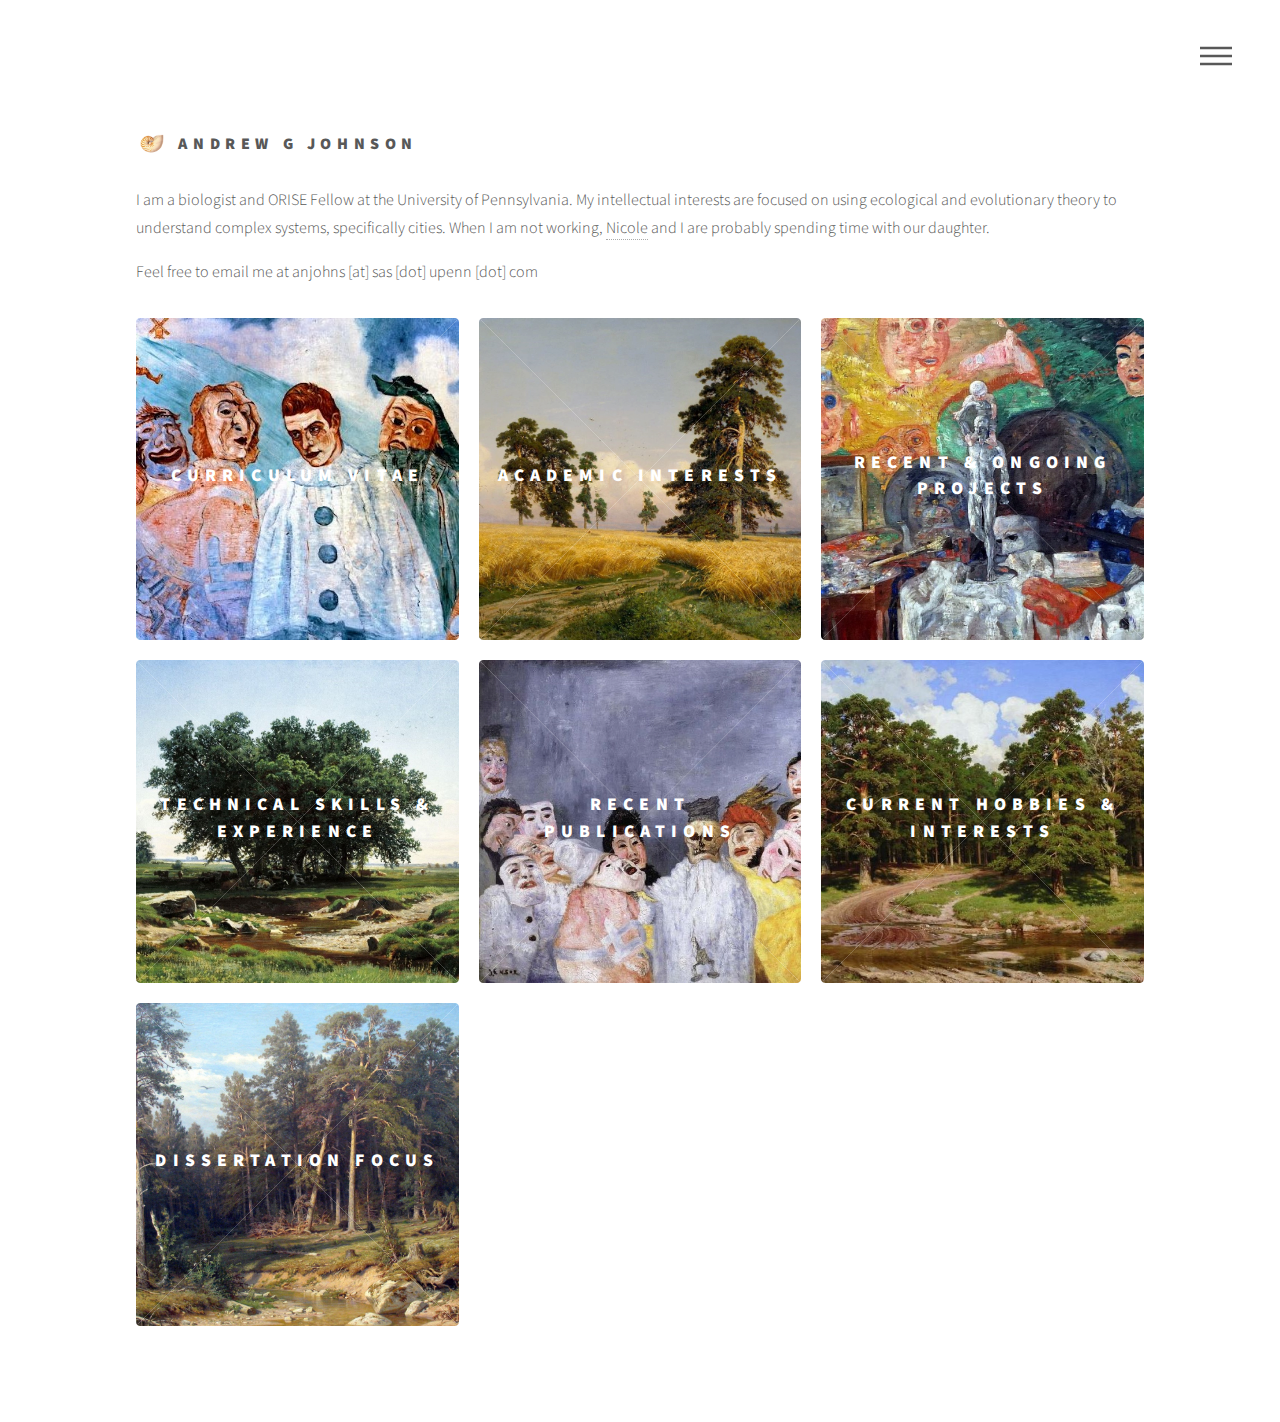
==== commit ff1a5165: "Update index.html" ====
--- a/index.html
+++ b/index.html
@@ -41,11 +41,12 @@
 						<ul>
 							<li><a href="index.html">Home</a></li>
 							<li><a href="Johnson_Andrew_CV_April_2025.pdf">CV</a></li>
-							<li><a href="generic.html">Academic Interests</a></li>
-							<li><a href="generic.html">Dissertation Focus</a></li>
-							<li><a href="generic.html">Technical Skills and Experience</a></li>
-							<li><a href="generic.html">Recent Publications</a></li>
-							<li><a href="generic.html">Current Hobbies & Interests</a></li>
+							<li><a href="AcademicInterests.html">Academic Interests</a></li>
+							<li><a href="RecentOngoingProjects.html">Recent & Ongoing Projects</a></li>
+							<li><a href="TechnicalSkills.html">Technical Skills and Experience</a></li>
+							<li><a href="https://scholar.google.com/citations?view_op=list_works&hl=en&user=pY4ZrFYAAAAJ" target="_blank">Recent Publications</a></li>
+							<li><a href="Hobbies.html">Current Hobbies & Interests</a></li>
+							<li><a href="DissertationFocus.html">Dissertation Focus</a></li>
 							<!-- <li><a href="elements.html">Test page for html elements</a></li> -->
 						</ul>
 					</nav>
@@ -77,7 +78,7 @@
 									<span class="image">
 										<img src="images/shishkin1square.jpg" alt="" />
 									</span>
-									<a href="generic.html">
+									<a href="AcademicInterests.html">
 										<h2>Academic Interests</h2>
 										<div class="content">
 											<p><i>Rye</i> (Shishkin, 1878) </p>
@@ -88,8 +89,8 @@
 									<span class="image">
 										<img src="images/ensor5square.jpg" alt="" />
 									</span>
-									<a href="generic.html">
-										<h2>Dissertation Focus</h2>
+									<a href="RecentOngoingProjects.html">
+										<h2>Recent & Ongoing Projects</h2>
 										<div class="content">
 											<p><i>Still Life in the Studio</i> (Ensor, 1889) </p>
 										</div>
@@ -99,7 +100,7 @@
 									<span class="image">
 										<img src="images/shishkin2square.jpg" alt="" />
 									</span>
-									<a href="generic.html">
+									<a href="TechnicalSkills.html">
 										<h2>Technical Skills & Experience</h2>
 										<div class="content">
 											<p><i>Oak Trees</i> (Shishkin, 1887) </p>
@@ -110,7 +111,7 @@
 									<span class="image">
 										<img src="images/ensor4square.jpg" alt="" />
 									</span>
-									<a href="generic.html">
+									<a href="https://scholar.google.com/citations?view_op=list_works&hl=en&user=pY4ZrFYAAAAJ">
 										<h2>Recent Publications</h2>
 										<div class="content">
 											<p><i>The Great Judge</i> (Ensor, 1898) </p>
@@ -121,11 +122,22 @@
 									<span class="image">
 										<img src="images/shishkin3square.jpg" alt="" />
 									</span>
-									<a href="generic.html">
+									<a href="Hobbies.html">
 										<h2>Current Hobbies & Interests</h2>
 										<div class="content">
 											<p>Just for fun <br/> <i>Pine Forest</i> (Shishkin, 1895)</p>
 											
+										</div>
+									</a>
+								</article>
+								<article class="style50">
+									<span class="image">
+										<img src="images/Pine Forest Shishkin.jpg" alt="" />
+									</span>
+									<a href="DissertationFocus.html">
+										<h2>Dissertation Focus</h2>
+										<div class="content">
+											<p><i>Pine Forest</i> (Shishkin, 1872) </p>
 										</div>
 									</a>
 								</article>
@@ -136,38 +148,6 @@
 				<!-- Footer -->
 					<!--<footer id="footer">
 						<div class="inner">
-							<section>
-								<h2>Get in touch</h2>
-								<form method="post" action="#">
-									<div class="fields">
-										<div class="field half">
-											<input type="text" name="name" id="name" placeholder="Name" />
-										</div>
-										<div class="field half">
-											<input type="email" name="email" id="email" placeholder="Email" />
-										</div>
-										<div class="field">
-											<textarea name="message" id="message" placeholder="Message"></textarea>
-										</div>
-									</div>
-									<ul class="actions">
-										<li><input type="submit" value="Send" class="primary" /></li>
-									</ul>
-								</form>
-							</section>
-							<section>
-								<h2>Follow</h2>
-								<ul class="icons">
-									<li><a href="#" class="icon brands style2 fa-twitter"><span class="label">Twitter</span></a></li>
-									<li><a href="#" class="icon brands style2 fa-facebook-f"><span class="label">Facebook</span></a></li>
-									<li><a href="#" class="icon brands style2 fa-instagram"><span class="label">Instagram</span></a></li>
-									<li><a href="#" class="icon brands style2 fa-dribbble"><span class="label">Dribbble</span></a></li>
-									<li><a href="#" class="icon brands style2 fa-github"><span class="label">GitHub</span></a></li>
-									<li><a href="#" class="icon brands style2 fa-500px"><span class="label">500px</span></a></li>
-									<li><a href="#" class="icon solid style2 fa-phone"><span class="label">Phone</span></a></li>
-									<li><a href="#" class="icon solid style2 fa-envelope"><span class="label">Email</span></a></li>
-								</ul>
-							</section>
 							<ul class="copyright">
 								<li>&copy; Untitled. All rights reserved</li><li>Design: <a href="http://html5up.net">HTML5 UP</a></li>
 							</ul>
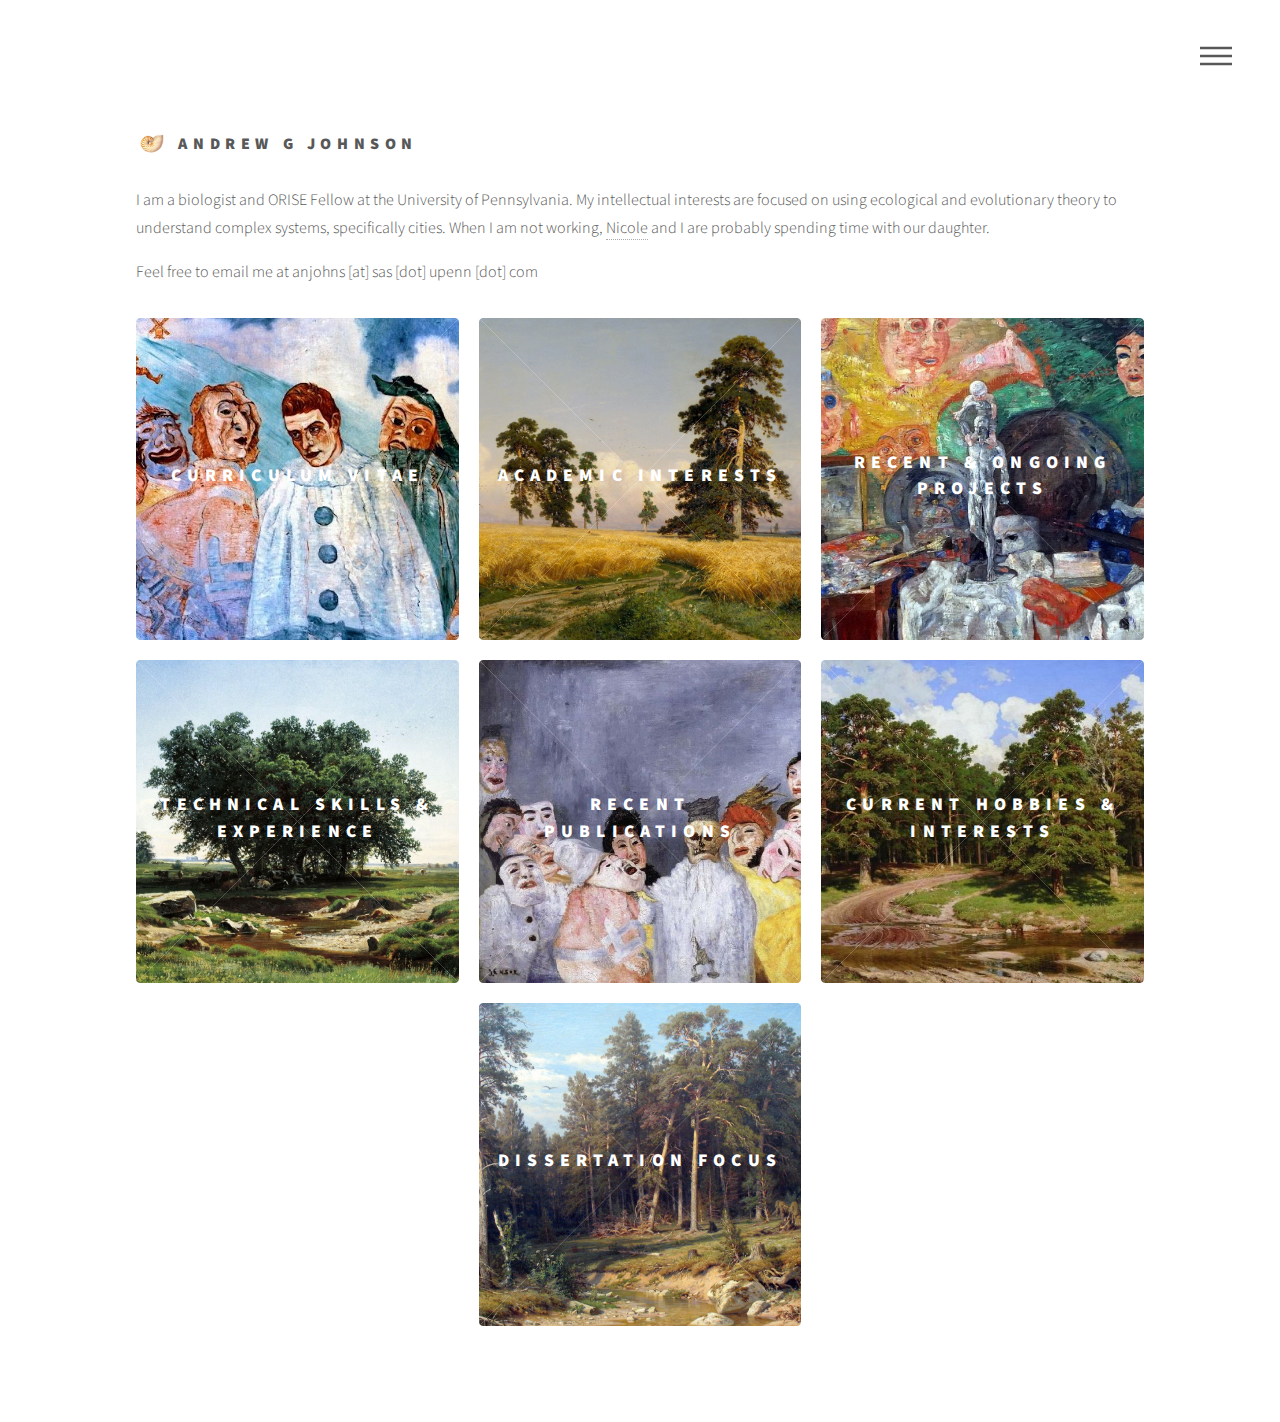
==== commit c786d14c: "Update index.html" ====
--- a/index.html
+++ b/index.html
@@ -130,6 +130,7 @@
 										</div>
 									</a>
 								</article>
+								<article class="placeholder-tile"></article>
 								<article class="style50">
 									<span class="image">
 										<img src="images/Pine Forest Shishkin.jpg" alt="" />
--- a/assets/css/main.css
+++ b/assets/css/main.css
@@ -1,3329 +1,3334 @@
-@import url(fontawesome-all.min.css);
-@import url("https://fonts.googleapis.com/css?family=Source+Sans+Pro:300,700,900");
-
+@import url(fontawesome-all.min.css);
+@import url("https://fonts.googleapis.com/css?family=Source+Sans+Pro:300,700,900");
+
 /*
 	Phantom by HTML5 UP
 	html5up.net | @ajlkn
 	Free for personal and commercial use under the CCA 3.0 license (html5up.net/license)
-*/
-
-html, body, div, span, applet, object,
-iframe, h1, h2, h3, h4, h5, h6, p, blockquote,
-pre, a, abbr, acronym, address, big, cite,
-code, del, dfn, em, img, ins, kbd, q, s, samp,
-small, strike, strong, sub, sup, tt, var, b,
-u, i, center, dl, dt, dd, ol, ul, li, fieldset,
-form, label, legend, table, caption, tbody,
-tfoot, thead, tr, th, td, article, aside,
-canvas, details, embed, figure, figcaption,
-footer, header, hgroup, menu, nav, output, ruby,
-section, summary, time, mark, audio, video {
-	margin: 0;
-	padding: 0;
-	border: 0;
-	font-size: 100%;
-	font: inherit;
-	vertical-align: baseline;}
-
-article, aside, details, figcaption, figure,
-footer, header, hgroup, menu, nav, section {
-	display: block;}
-
-body {
-	line-height: 1;
-}
-
-ol, ul {
-	list-style: none;
-}
-
-blockquote, q {
-	quotes: none;
-}
-
-	blockquote:before, blockquote:after, q:before, q:after {
-		content: '';
-		content: none;
-	}
-
-table {
-	border-collapse: collapse;
-	border-spacing: 0;
-}
-
-body {
-	-webkit-text-size-adjust: none;
-}
-
-mark {
-	background-color: transparent;
-	color: inherit;
-}
-
-input::-moz-focus-inner {
-	border: 0;
-	padding: 0;
-}
-
-input, select, textarea {
-	-moz-appearance: none;
-	-webkit-appearance: none;
-	-ms-appearance: none;
-	appearance: none;
-}
-
-/* Basic */
-
-	@-ms-viewport {
-		width: device-width;
-	}
-
-	body {
-		-ms-overflow-style: scrollbar;
-	}
-
-	@media screen and (max-width: 480px) {
-
-		html, body {
-			min-width: 320px;
-		}
-
-	}
-
-	html {
-		box-sizing: border-box;
-	}
-
-	*, *:before, *:after {
-		box-sizing: inherit;
-	}
-
-	body {
-		background: #ffffff;
-	}
-
-		body.is-preload *, body.is-preload *:before, body.is-preload *:after {
-			-moz-animation: none !important;
-			-webkit-animation: none !important;
-			-ms-animation: none !important;
-			animation: none !important;
-			-moz-transition: none !important;
-			-webkit-transition: none !important;
-			-ms-transition: none !important;
-			transition: none !important;
-		}
-
-/* Type */
-
-	body, input, select, textarea {
-		color: #585858;
-		font-family: "Source Sans Pro", Helvetica, sans-serif;
-		font-size: 16pt;
-		font-weight: 300;
-		line-height: 1.75;
-	}
-
-		@media screen and (max-width: 1680px) {
-
-			body, input, select, textarea {
-				font-size: 14pt;
-			}
-
-		}
-
-		@media screen and (max-width: 1280px) {
-
-			body, input, select, textarea {
-				font-size: 12pt;
-			}
-
-		}
-
-	a {
-		-moz-transition: border-bottom-color 0.2s ease, color 0.2s ease;
-		-webkit-transition: border-bottom-color 0.2s ease, color 0.2s ease;
-		-ms-transition: border-bottom-color 0.2s ease, color 0.2s ease;
-		transition: border-bottom-color 0.2s ease, color 0.2s ease;
-		text-decoration: none;
-		color: #585858;
-		border-bottom: dotted 1px rgba(88, 88, 88, 0.5);
-	}
-
-		a:hover {
-			border-bottom-color: transparent;
-			color: #f2849e !important;
-		}
-
-	strong, b {
-		font-weight: 900;
-	}
-
-	em, i {
-		font-style: italic;
-	}
-
-	p {
-		margin: 0 0 2em 0;
-	}
-
-	h1 {
-		font-size: 2.75em;
-		font-weight: 700;
-		line-height: 1.3;
-		margin: 0 0 1em 0;
-		letter-spacing: -0.035em;
-	}
-
-		h1 a {
-			color: inherit;
-		}
-
-		@media screen and (max-width: 736px) {
-
-			h1 {
-				font-size: 2em;
-				margin: 0 0 1em 0;
-			}
-
-		}
-
-		@media screen and (max-width: 360px) {
-
-			h1 {
-				font-size: 1.75em;
-			}
-
-		}
-
-	h2, h3, h4, h5, h6 {
-		font-weight: 900;
-		line-height: 1.5;
-		margin: 0 0 2em 0;
-		text-transform: uppercase;
-		letter-spacing: 0.35em;
-	}
-
-		h2 a, h3 a, h4 a, h5 a, h6 a {
-			color: inherit;
-		}
-
-	h2 {
-		font-size: 1.1em;
-	}
-
-	h3 {
-		font-size: 1em;
-	}
-
-	h4 {
-		font-size: 0.8em;
-	}
-
-	h5 {
-		font-size: 0.8em;
-	}
-
-	h6 {
-		font-size: 0.8em;
-	}
-
-	@media screen and (max-width: 980px) {
-
-		h1 br, h2 br, h3 br, h4 br, h5 br, h6 br {
-			display: none;
-		}
-
-	}
-
-	@media screen and (max-width: 736px) {
-
-		h2 {
-			font-size: 1em;
-		}
-
-		h3 {
-			font-size: 0.8em;
-		}
-
-	}
-
-	sub {
-		font-size: 0.8em;
-		position: relative;
-		top: 0.5em;
-	}
-
-	sup {
-		font-size: 0.8em;
-		position: relative;
-		top: -0.5em;
-	}
-
-	blockquote {
-		border-left: solid 4px #c9c9c9;
-		font-style: italic;
-		margin: 0 0 2em 0;
-		padding: 0.5em 0 0.5em 2em;
-	}
-
-	code {
-		background: rgba(144, 144, 144, 0.075);
-		border-radius: 4px;
-		border: solid 1px #c9c9c9;
-		font-family: "Courier New", monospace;
-		font-size: 0.9em;
-		margin: 0 0.25em;
-		padding: 0.25em 0.65em;
-	}
-
-	pre {
-		-webkit-overflow-scrolling: touch;
-		font-family: "Courier New", monospace;
-		font-size: 0.9em;
-		margin: 0 0 2em 0;
-	}
-
-		pre code {
-			display: block;
-			line-height: 1.75;
-			padding: 1em 1.5em;
-			overflow-x: auto;
-		}
-
-	hr {
-		border: 0;
-		border-bottom: solid 1px #c9c9c9;
-		margin: 2em 0;
-	}
-
-		hr.major {
-			margin: 3em 0;
-		}
-
-	.align-left {
-		text-align: left;
-	}
-
-	.align-center {
-		text-align: center;
-	}
-
-	.align-right {
-		text-align: right;
-	}
-
-/* Row */
-
-	.row {
-		display: flex;
-		flex-wrap: wrap;
-		box-sizing: border-box;
-		align-items: stretch;
-	}
-
-		.row > * {
-			box-sizing: border-box;
-		}
-
-		.row.gtr-uniform > * > :last-child {
-			margin-bottom: 0;
-		}
-
-		.row.aln-left {
-			justify-content: flex-start;
-		}
-
-		.row.aln-center {
-			justify-content: center;
-		}
-
-		.row.aln-right {
-			justify-content: flex-end;
-		}
-
-		.row.aln-top {
-			align-items: flex-start;
-		}
-
-		.row.aln-middle {
-			align-items: center;
-		}
-
-		.row.aln-bottom {
-			align-items: flex-end;
-		}
-
-		.row > .imp {
-			order: -1;
-		}
-
-		.row > .col-1 {
-			width: 8.33333%;
-		}
-
-		.row > .off-1 {
-			margin-left: 8.33333%;
-		}
-
-		.row > .col-2 {
-			width: 16.66667%;
-		}
-
-		.row > .off-2 {
-			margin-left: 16.66667%;
-		}
-
-		.row > .col-3 {
-			width: 25%;
-		}
-
-		.row > .off-3 {
-			margin-left: 25%;
-		}
-
-		.row > .col-4 {
-			width: 33.33333%;
-		}
-
-		.row > .off-4 {
-			margin-left: 33.33333%;
-		}
-
-		.row > .col-5 {
-			width: 41.66667%;
-		}
-
-		.row > .off-5 {
-			margin-left: 41.66667%;
-		}
-
-		.row > .col-6 {
-			width: 50%;
-		}
-
-		.row > .off-6 {
-			margin-left: 50%;
-		}
-
-		.row > .col-7 {
-			width: 58.33333%;
-		}
-
-		.row > .off-7 {
-			margin-left: 58.33333%;
-		}
-
-		.row > .col-8 {
-			width: 66.66667%;
-		}
-
-		.row > .off-8 {
-			margin-left: 66.66667%;
-		}
-
-		.row > .col-9 {
-			width: 75%;
-		}
-
-		.row > .off-9 {
-			margin-left: 75%;
-		}
-
-		.row > .col-10 {
-			width: 83.33333%;
-		}
-
-		.row > .off-10 {
-			margin-left: 83.33333%;
-		}
-
-		.row > .col-11 {
-			width: 91.66667%;
-		}
-
-		.row > .off-11 {
-			margin-left: 91.66667%;
-		}
-
-		.row > .col-12 {
-			width: 100%;
-		}
-
-		.row > .off-12 {
-			margin-left: 100%;
-		}
-
-		.row.gtr-0 {
-			margin-top: 0;
-			margin-left: 0em;
-		}
-
-			.row.gtr-0 > * {
-				padding: 0 0 0 0em;
-			}
-
-			.row.gtr-0.gtr-uniform {
-				margin-top: 0em;
-			}
-
-				.row.gtr-0.gtr-uniform > * {
-					padding-top: 0em;
-				}
-
-		.row.gtr-25 {
-			margin-top: 0;
-			margin-left: -0.5em;
-		}
-
-			.row.gtr-25 > * {
-				padding: 0 0 0 0.5em;
-			}
-
-			.row.gtr-25.gtr-uniform {
-				margin-top: -0.5em;
-			}
-
-				.row.gtr-25.gtr-uniform > * {
-					padding-top: 0.5em;
-				}
-
-		.row.gtr-50 {
-			margin-top: 0;
-			margin-left: -1em;
-		}
-
-			.row.gtr-50 > * {
-				padding: 0 0 0 1em;
-			}
-
-			.row.gtr-50.gtr-uniform {
-				margin-top: -1em;
-			}
-
-				.row.gtr-50.gtr-uniform > * {
-					padding-top: 1em;
-				}
-
-		.row {
-			margin-top: 0;
-			margin-left: -2em;
-		}
-
-			.row > * {
-				padding: 0 0 0 2em;
-			}
-
-			.row.gtr-uniform {
-				margin-top: -2em;
-			}
-
-				.row.gtr-uniform > * {
-					padding-top: 2em;
-				}
-
-		.row.gtr-150 {
-			margin-top: 0;
-			margin-left: -3em;
-		}
-
-			.row.gtr-150 > * {
-				padding: 0 0 0 3em;
-			}
-
-			.row.gtr-150.gtr-uniform {
-				margin-top: -3em;
-			}
-
-				.row.gtr-150.gtr-uniform > * {
-					padding-top: 3em;
-				}
-
-		.row.gtr-200 {
-			margin-top: 0;
-			margin-left: -4em;
-		}
-
-			.row.gtr-200 > * {
-				padding: 0 0 0 4em;
-			}
-
-			.row.gtr-200.gtr-uniform {
-				margin-top: -4em;
-			}
-
-				.row.gtr-200.gtr-uniform > * {
-					padding-top: 4em;
-				}
-
-		@media screen and (max-width: 1680px) {
-
-			.row {
-				display: flex;
-				flex-wrap: wrap;
-				box-sizing: border-box;
-				align-items: stretch;
-			}
-
-				.row > * {
-					box-sizing: border-box;
-				}
-
-				.row.gtr-uniform > * > :last-child {
-					margin-bottom: 0;
-				}
-
-				.row.aln-left {
-					justify-content: flex-start;
-				}
-
-				.row.aln-center {
-					justify-content: center;
-				}
-
-				.row.aln-right {
-					justify-content: flex-end;
-				}
-
-				.row.aln-top {
-					align-items: flex-start;
-				}
-
-				.row.aln-middle {
-					align-items: center;
-				}
-
-				.row.aln-bottom {
-					align-items: flex-end;
-				}
-
-				.row > .imp-xlarge {
-					order: -1;
-				}
-
-				.row > .col-1-xlarge {
-					width: 8.33333%;
-				}
-
-				.row > .off-1-xlarge {
-					margin-left: 8.33333%;
-				}
-
-				.row > .col-2-xlarge {
-					width: 16.66667%;
-				}
-
-				.row > .off-2-xlarge {
-					margin-left: 16.66667%;
-				}
-
-				.row > .col-3-xlarge {
-					width: 25%;
-				}
-
-				.row > .off-3-xlarge {
-					margin-left: 25%;
-				}
-
-				.row > .col-4-xlarge {
-					width: 33.33333%;
-				}
-
-				.row > .off-4-xlarge {
-					margin-left: 33.33333%;
-				}
-
-				.row > .col-5-xlarge {
-					width: 41.66667%;
-				}
-
-				.row > .off-5-xlarge {
-					margin-left: 41.66667%;
-				}
-
-				.row > .col-6-xlarge {
-					width: 50%;
-				}
-
-				.row > .off-6-xlarge {
-					margin-left: 50%;
-				}
-
-				.row > .col-7-xlarge {
-					width: 58.33333%;
-				}
-
-				.row > .off-7-xlarge {
-					margin-left: 58.33333%;
-				}
-
-				.row > .col-8-xlarge {
-					width: 66.66667%;
-				}
-
-				.row > .off-8-xlarge {
-					margin-left: 66.66667%;
-				}
-
-				.row > .col-9-xlarge {
-					width: 75%;
-				}
-
-				.row > .off-9-xlarge {
-					margin-left: 75%;
-				}
-
-				.row > .col-10-xlarge {
-					width: 83.33333%;
-				}
-
-				.row > .off-10-xlarge {
-					margin-left: 83.33333%;
-				}
-
-				.row > .col-11-xlarge {
-					width: 91.66667%;
-				}
-
-				.row > .off-11-xlarge {
-					margin-left: 91.66667%;
-				}
-
-				.row > .col-12-xlarge {
-					width: 100%;
-				}
-
-				.row > .off-12-xlarge {
-					margin-left: 100%;
-				}
-
-				.row.gtr-0 {
-					margin-top: 0;
-					margin-left: 0em;
-				}
-
-					.row.gtr-0 > * {
-						padding: 0 0 0 0em;
-					}
-
-					.row.gtr-0.gtr-uniform {
-						margin-top: 0em;
-					}
-
-						.row.gtr-0.gtr-uniform > * {
-							padding-top: 0em;
-						}
-
-				.row.gtr-25 {
-					margin-top: 0;
-					margin-left: -0.5em;
-				}
-
-					.row.gtr-25 > * {
-						padding: 0 0 0 0.5em;
-					}
-
-					.row.gtr-25.gtr-uniform {
-						margin-top: -0.5em;
-					}
-
-						.row.gtr-25.gtr-uniform > * {
-							padding-top: 0.5em;
-						}
-
-				.row.gtr-50 {
-					margin-top: 0;
-					margin-left: -1em;
-				}
-
-					.row.gtr-50 > * {
-						padding: 0 0 0 1em;
-					}
-
-					.row.gtr-50.gtr-uniform {
-						margin-top: -1em;
-					}
-
-						.row.gtr-50.gtr-uniform > * {
-							padding-top: 1em;
-						}
-
-				.row {
-					margin-top: 0;
-					margin-left: -2em;
-				}
-
-					.row > * {
-						padding: 0 0 0 2em;
-					}
-
-					.row.gtr-uniform {
-						margin-top: -2em;
-					}
-
-						.row.gtr-uniform > * {
-							padding-top: 2em;
-						}
-
-				.row.gtr-150 {
-					margin-top: 0;
-					margin-left: -3em;
-				}
-
-					.row.gtr-150 > * {
-						padding: 0 0 0 3em;
-					}
-
-					.row.gtr-150.gtr-uniform {
-						margin-top: -3em;
-					}
-
-						.row.gtr-150.gtr-uniform > * {
-							padding-top: 3em;
-						}
-
-				.row.gtr-200 {
-					margin-top: 0;
-					margin-left: -4em;
-				}
-
-					.row.gtr-200 > * {
-						padding: 0 0 0 4em;
-					}
-
-					.row.gtr-200.gtr-uniform {
-						margin-top: -4em;
-					}
-
-						.row.gtr-200.gtr-uniform > * {
-							padding-top: 4em;
-						}
-
-		}
-
-		@media screen and (max-width: 1280px) {
-
-			.row {
-				display: flex;
-				flex-wrap: wrap;
-				box-sizing: border-box;
-				align-items: stretch;
-			}
-
-				.row > * {
-					box-sizing: border-box;
-				}
-
-				.row.gtr-uniform > * > :last-child {
-					margin-bottom: 0;
-				}
-
-				.row.aln-left {
-					justify-content: flex-start;
-				}
-
-				.row.aln-center {
-					justify-content: center;
-				}
-
-				.row.aln-right {
-					justify-content: flex-end;
-				}
-
-				.row.aln-top {
-					align-items: flex-start;
-				}
-
-				.row.aln-middle {
-					align-items: center;
-				}
-
-				.row.aln-bottom {
-					align-items: flex-end;
-				}
-
-				.row > .imp-large {
-					order: -1;
-				}
-
-				.row > .col-1-large {
-					width: 8.33333%;
-				}
-
-				.row > .off-1-large {
-					margin-left: 8.33333%;
-				}
-
-				.row > .col-2-large {
-					width: 16.66667%;
-				}
-
-				.row > .off-2-large {
-					margin-left: 16.66667%;
-				}
-
-				.row > .col-3-large {
-					width: 25%;
-				}
-
-				.row > .off-3-large {
-					margin-left: 25%;
-				}
-
-				.row > .col-4-large {
-					width: 33.33333%;
-				}
-
-				.row > .off-4-large {
-					margin-left: 33.33333%;
-				}
-
-				.row > .col-5-large {
-					width: 41.66667%;
-				}
-
-				.row > .off-5-large {
-					margin-left: 41.66667%;
-				}
-
-				.row > .col-6-large {
-					width: 50%;
-				}
-
-				.row > .off-6-large {
-					margin-left: 50%;
-				}
-
-				.row > .col-7-large {
-					width: 58.33333%;
-				}
-
-				.row > .off-7-large {
-					margin-left: 58.33333%;
-				}
-
-				.row > .col-8-large {
-					width: 66.66667%;
-				}
-
-				.row > .off-8-large {
-					margin-left: 66.66667%;
-				}
-
-				.row > .col-9-large {
-					width: 75%;
-				}
-
-				.row > .off-9-large {
-					margin-left: 75%;
-				}
-
-				.row > .col-10-large {
-					width: 83.33333%;
-				}
-
-				.row > .off-10-large {
-					margin-left: 83.33333%;
-				}
-
-				.row > .col-11-large {
-					width: 91.66667%;
-				}
-
-				.row > .off-11-large {
-					margin-left: 91.66667%;
-				}
-
-				.row > .col-12-large {
-					width: 100%;
-				}
-
-				.row > .off-12-large {
-					margin-left: 100%;
-				}
-
-				.row.gtr-0 {
-					margin-top: 0;
-					margin-left: 0em;
-				}
-
-					.row.gtr-0 > * {
-						padding: 0 0 0 0em;
-					}
-
-					.row.gtr-0.gtr-uniform {
-						margin-top: 0em;
-					}
-
-						.row.gtr-0.gtr-uniform > * {
-							padding-top: 0em;
-						}
-
-				.row.gtr-25 {
-					margin-top: 0;
-					margin-left: -0.5em;
-				}
-
-					.row.gtr-25 > * {
-						padding: 0 0 0 0.5em;
-					}
-
-					.row.gtr-25.gtr-uniform {
-						margin-top: -0.5em;
-					}
-
-						.row.gtr-25.gtr-uniform > * {
-							padding-top: 0.5em;
-						}
-
-				.row.gtr-50 {
-					margin-top: 0;
-					margin-left: -1em;
-				}
-
-					.row.gtr-50 > * {
-						padding: 0 0 0 1em;
-					}
-
-					.row.gtr-50.gtr-uniform {
-						margin-top: -1em;
-					}
-
-						.row.gtr-50.gtr-uniform > * {
-							padding-top: 1em;
-						}
-
-				.row {
-					margin-top: 0;
-					margin-left: -2em;
-				}
-
-					.row > * {
-						padding: 0 0 0 2em;
-					}
-
-					.row.gtr-uniform {
-						margin-top: -2em;
-					}
-
-						.row.gtr-uniform > * {
-							padding-top: 2em;
-						}
-
-				.row.gtr-150 {
-					margin-top: 0;
-					margin-left: -3em;
-				}
-
-					.row.gtr-150 > * {
-						padding: 0 0 0 3em;
-					}
-
-					.row.gtr-150.gtr-uniform {
-						margin-top: -3em;
-					}
-
-						.row.gtr-150.gtr-uniform > * {
-							padding-top: 3em;
-						}
-
-				.row.gtr-200 {
-					margin-top: 0;
-					margin-left: -4em;
-				}
-
-					.row.gtr-200 > * {
-						padding: 0 0 0 4em;
-					}
-
-					.row.gtr-200.gtr-uniform {
-						margin-top: -4em;
-					}
-
-						.row.gtr-200.gtr-uniform > * {
-							padding-top: 4em;
-						}
-
-		}
-
-		@media screen and (max-width: 980px) {
-
-			.row {
-				display: flex;
-				flex-wrap: wrap;
-				box-sizing: border-box;
-				align-items: stretch;
-			}
-
-				.row > * {
-					box-sizing: border-box;
-				}
-
-				.row.gtr-uniform > * > :last-child {
-					margin-bottom: 0;
-				}
-
-				.row.aln-left {
-					justify-content: flex-start;
-				}
-
-				.row.aln-center {
-					justify-content: center;
-				}
-
-				.row.aln-right {
-					justify-content: flex-end;
-				}
-
-				.row.aln-top {
-					align-items: flex-start;
-				}
-
-				.row.aln-middle {
-					align-items: center;
-				}
-
-				.row.aln-bottom {
-					align-items: flex-end;
-				}
-
-				.row > .imp-medium {
-					order: -1;
-				}
-
-				.row > .col-1-medium {
-					width: 8.33333%;
-				}
-
-				.row > .off-1-medium {
-					margin-left: 8.33333%;
-				}
-
-				.row > .col-2-medium {
-					width: 16.66667%;
-				}
-
-				.row > .off-2-medium {
-					margin-left: 16.66667%;
-				}
-
-				.row > .col-3-medium {
-					width: 25%;
-				}
-
-				.row > .off-3-medium {
-					margin-left: 25%;
-				}
-
-				.row > .col-4-medium {
-					width: 33.33333%;
-				}
-
-				.row > .off-4-medium {
-					margin-left: 33.33333%;
-				}
-
-				.row > .col-5-medium {
-					width: 41.66667%;
-				}
-
-				.row > .off-5-medium {
-					margin-left: 41.66667%;
-				}
-
-				.row > .col-6-medium {
-					width: 50%;
-				}
-
-				.row > .off-6-medium {
-					margin-left: 50%;
-				}
-
-				.row > .col-7-medium {
-					width: 58.33333%;
-				}
-
-				.row > .off-7-medium {
-					margin-left: 58.33333%;
-				}
-
-				.row > .col-8-medium {
-					width: 66.66667%;
-				}
-
-				.row > .off-8-medium {
-					margin-left: 66.66667%;
-				}
-
-				.row > .col-9-medium {
-					width: 75%;
-				}
-
-				.row > .off-9-medium {
-					margin-left: 75%;
-				}
-
-				.row > .col-10-medium {
-					width: 83.33333%;
-				}
-
-				.row > .off-10-medium {
-					margin-left: 83.33333%;
-				}
-
-				.row > .col-11-medium {
-					width: 91.66667%;
-				}
-
-				.row > .off-11-medium {
-					margin-left: 91.66667%;
-				}
-
-				.row > .col-12-medium {
-					width: 100%;
-				}
-
-				.row > .off-12-medium {
-					margin-left: 100%;
-				}
-
-				.row.gtr-0 {
-					margin-top: 0;
-					margin-left: 0em;
-				}
-
-					.row.gtr-0 > * {
-						padding: 0 0 0 0em;
-					}
-
-					.row.gtr-0.gtr-uniform {
-						margin-top: 0em;
-					}
-
-						.row.gtr-0.gtr-uniform > * {
-							padding-top: 0em;
-						}
-
-				.row.gtr-25 {
-					margin-top: 0;
-					margin-left: -0.375em;
-				}
-
-					.row.gtr-25 > * {
-						padding: 0 0 0 0.375em;
-					}
-
-					.row.gtr-25.gtr-uniform {
-						margin-top: -0.375em;
-					}
-
-						.row.gtr-25.gtr-uniform > * {
-							padding-top: 0.375em;
-						}
-
-				.row.gtr-50 {
-					margin-top: 0;
-					margin-left: -0.75em;
-				}
-
-					.row.gtr-50 > * {
-						padding: 0 0 0 0.75em;
-					}
-
-					.row.gtr-50.gtr-uniform {
-						margin-top: -0.75em;
-					}
-
-						.row.gtr-50.gtr-uniform > * {
-							padding-top: 0.75em;
-						}
-
-				.row {
-					margin-top: 0;
-					margin-left: -1.5em;
-				}
-
-					.row > * {
-						padding: 0 0 0 1.5em;
-					}
-
-					.row.gtr-uniform {
-						margin-top: -1.5em;
-					}
-
-						.row.gtr-uniform > * {
-							padding-top: 1.5em;
-						}
-
-				.row.gtr-150 {
-					margin-top: 0;
-					margin-left: -2.25em;
-				}
-
-					.row.gtr-150 > * {
-						padding: 0 0 0 2.25em;
-					}
-
-					.row.gtr-150.gtr-uniform {
-						margin-top: -2.25em;
-					}
-
-						.row.gtr-150.gtr-uniform > * {
-							padding-top: 2.25em;
-						}
-
-				.row.gtr-200 {
-					margin-top: 0;
-					margin-left: -3em;
-				}
-
-					.row.gtr-200 > * {
-						padding: 0 0 0 3em;
-					}
-
-					.row.gtr-200.gtr-uniform {
-						margin-top: -3em;
-					}
-
-						.row.gtr-200.gtr-uniform > * {
-							padding-top: 3em;
-						}
-
-		}
-
-		@media screen and (max-width: 736px) {
-
-			.row {
-				display: flex;
-				flex-wrap: wrap;
-				box-sizing: border-box;
-				align-items: stretch;
-			}
-
-				.row > * {
-					box-sizing: border-box;
-				}
-
-				.row.gtr-uniform > * > :last-child {
-					margin-bottom: 0;
-				}
-
-				.row.aln-left {
-					justify-content: flex-start;
-				}
-
-				.row.aln-center {
-					justify-content: center;
-				}
-
-				.row.aln-right {
-					justify-content: flex-end;
-				}
-
-				.row.aln-top {
-					align-items: flex-start;
-				}
-
-				.row.aln-middle {
-					align-items: center;
-				}
-
-				.row.aln-bottom {
-					align-items: flex-end;
-				}
-
-				.row > .imp-small {
-					order: -1;
-				}
-
-				.row > .col-1-small {
-					width: 8.33333%;
-				}
-
-				.row > .off-1-small {
-					margin-left: 8.33333%;
-				}
-
-				.row > .col-2-small {
-					width: 16.66667%;
-				}
-
-				.row > .off-2-small {
-					margin-left: 16.66667%;
-				}
-
-				.row > .col-3-small {
-					width: 25%;
-				}
-
-				.row > .off-3-small {
-					margin-left: 25%;
-				}
-
-				.row > .col-4-small {
-					width: 33.33333%;
-				}
-
-				.row > .off-4-small {
-					margin-left: 33.33333%;
-				}
-
-				.row > .col-5-small {
-					width: 41.66667%;
-				}
-
-				.row > .off-5-small {
-					margin-left: 41.66667%;
-				}
-
-				.row > .col-6-small {
-					width: 50%;
-				}
-
-				.row > .off-6-small {
-					margin-left: 50%;
-				}
-
-				.row > .col-7-small {
-					width: 58.33333%;
-				}
-
-				.row > .off-7-small {
-					margin-left: 58.33333%;
-				}
-
-				.row > .col-8-small {
-					width: 66.66667%;
-				}
-
-				.row > .off-8-small {
-					margin-left: 66.66667%;
-				}
-
-				.row > .col-9-small {
-					width: 75%;
-				}
-
-				.row > .off-9-small {
-					margin-left: 75%;
-				}
-
-				.row > .col-10-small {
-					width: 83.33333%;
-				}
-
-				.row > .off-10-small {
-					margin-left: 83.33333%;
-				}
-
-				.row > .col-11-small {
-					width: 91.66667%;
-				}
-
-				.row > .off-11-small {
-					margin-left: 91.66667%;
-				}
-
-				.row > .col-12-small {
-					width: 100%;
-				}
-
-				.row > .off-12-small {
-					margin-left: 100%;
-				}
-
-				.row.gtr-0 {
-					margin-top: 0;
-					margin-left: 0em;
-				}
-
-					.row.gtr-0 > * {
-						padding: 0 0 0 0em;
-					}
-
-					.row.gtr-0.gtr-uniform {
-						margin-top: 0em;
-					}
-
-						.row.gtr-0.gtr-uniform > * {
-							padding-top: 0em;
-						}
-
-				.row.gtr-25 {
-					margin-top: 0;
-					margin-left: -0.25em;
-				}
-
-					.row.gtr-25 > * {
-						padding: 0 0 0 0.25em;
-					}
-
-					.row.gtr-25.gtr-uniform {
-						margin-top: -0.25em;
-					}
-
-						.row.gtr-25.gtr-uniform > * {
-							padding-top: 0.25em;
-						}
-
-				.row.gtr-50 {
-					margin-top: 0;
-					margin-left: -0.5em;
-				}
-
-					.row.gtr-50 > * {
-						padding: 0 0 0 0.5em;
-					}
-
-					.row.gtr-50.gtr-uniform {
-						margin-top: -0.5em;
-					}
-
-						.row.gtr-50.gtr-uniform > * {
-							padding-top: 0.5em;
-						}
-
-				.row {
-					margin-top: 0;
-					margin-left: -1em;
-				}
-
-					.row > * {
-						padding: 0 0 0 1em;
-					}
-
-					.row.gtr-uniform {
-						margin-top: -1em;
-					}
-
-						.row.gtr-uniform > * {
-							padding-top: 1em;
-						}
-
-				.row.gtr-150 {
-					margin-top: 0;
-					margin-left: -1.5em;
-				}
-
-					.row.gtr-150 > * {
-						padding: 0 0 0 1.5em;
-					}
-
-					.row.gtr-150.gtr-uniform {
-						margin-top: -1.5em;
-					}
-
-						.row.gtr-150.gtr-uniform > * {
-							padding-top: 1.5em;
-						}
-
-				.row.gtr-200 {
-					margin-top: 0;
-					margin-left: -2em;
-				}
-
-					.row.gtr-200 > * {
-						padding: 0 0 0 2em;
-					}
-
-					.row.gtr-200.gtr-uniform {
-						margin-top: -2em;
-					}
-
-						.row.gtr-200.gtr-uniform > * {
-							padding-top: 2em;
-						}
-
-		}
-
-		@media screen and (max-width: 480px) {
-
-			.row {
-				display: flex;
-				flex-wrap: wrap;
-				box-sizing: border-box;
-				align-items: stretch;
-			}
-
-				.row > * {
-					box-sizing: border-box;
-				}
-
-				.row.gtr-uniform > * > :last-child {
-					margin-bottom: 0;
-				}
-
-				.row.aln-left {
-					justify-content: flex-start;
-				}
-
-				.row.aln-center {
-					justify-content: center;
-				}
-
-				.row.aln-right {
-					justify-content: flex-end;
-				}
-
-				.row.aln-top {
-					align-items: flex-start;
-				}
-
-				.row.aln-middle {
-					align-items: center;
-				}
-
-				.row.aln-bottom {
-					align-items: flex-end;
-				}
-
-				.row > .imp-xsmall {
-					order: -1;
-				}
-
-				.row > .col-1-xsmall {
-					width: 8.33333%;
-				}
-
-				.row > .off-1-xsmall {
-					margin-left: 8.33333%;
-				}
-
-				.row > .col-2-xsmall {
-					width: 16.66667%;
-				}
-
-				.row > .off-2-xsmall {
-					margin-left: 16.66667%;
-				}
-
-				.row > .col-3-xsmall {
-					width: 25%;
-				}
-
-				.row > .off-3-xsmall {
-					margin-left: 25%;
-				}
-
-				.row > .col-4-xsmall {
-					width: 33.33333%;
-				}
-
-				.row > .off-4-xsmall {
-					margin-left: 33.33333%;
-				}
-
-				.row > .col-5-xsmall {
-					width: 41.66667%;
-				}
-
-				.row > .off-5-xsmall {
-					margin-left: 41.66667%;
-				}
-
-				.row > .col-6-xsmall {
-					width: 50%;
-				}
-
-				.row > .off-6-xsmall {
-					margin-left: 50%;
-				}
-
-				.row > .col-7-xsmall {
-					width: 58.33333%;
-				}
-
-				.row > .off-7-xsmall {
-					margin-left: 58.33333%;
-				}
-
-				.row > .col-8-xsmall {
-					width: 66.66667%;
-				}
-
-				.row > .off-8-xsmall {
-					margin-left: 66.66667%;
-				}
-
-				.row > .col-9-xsmall {
-					width: 75%;
-				}
-
-				.row > .off-9-xsmall {
-					margin-left: 75%;
-				}
-
-				.row > .col-10-xsmall {
-					width: 83.33333%;
-				}
-
-				.row > .off-10-xsmall {
-					margin-left: 83.33333%;
-				}
-
-				.row > .col-11-xsmall {
-					width: 91.66667%;
-				}
-
-				.row > .off-11-xsmall {
-					margin-left: 91.66667%;
-				}
-
-				.row > .col-12-xsmall {
-					width: 100%;
-				}
-
-				.row > .off-12-xsmall {
-					margin-left: 100%;
-				}
-
-				.row.gtr-0 {
-					margin-top: 0;
-					margin-left: 0em;
-				}
-
-					.row.gtr-0 > * {
-						padding: 0 0 0 0em;
-					}
-
-					.row.gtr-0.gtr-uniform {
-						margin-top: 0em;
-					}
-
-						.row.gtr-0.gtr-uniform > * {
-							padding-top: 0em;
-						}
-
-				.row.gtr-25 {
-					margin-top: 0;
-					margin-left: -0.25em;
-				}
-
-					.row.gtr-25 > * {
-						padding: 0 0 0 0.25em;
-					}
-
-					.row.gtr-25.gtr-uniform {
-						margin-top: -0.25em;
-					}
-
-						.row.gtr-25.gtr-uniform > * {
-							padding-top: 0.25em;
-						}
-
-				.row.gtr-50 {
-					margin-top: 0;
-					margin-left: -0.5em;
-				}
-
-					.row.gtr-50 > * {
-						padding: 0 0 0 0.5em;
-					}
-
-					.row.gtr-50.gtr-uniform {
-						margin-top: -0.5em;
-					}
-
-						.row.gtr-50.gtr-uniform > * {
-							padding-top: 0.5em;
-						}
-
-				.row {
-					margin-top: 0;
-					margin-left: -1em;
-				}
-
-					.row > * {
-						padding: 0 0 0 1em;
-					}
-
-					.row.gtr-uniform {
-						margin-top: -1em;
-					}
-
-						.row.gtr-uniform > * {
-							padding-top: 1em;
-						}
-
-				.row.gtr-150 {
-					margin-top: 0;
-					margin-left: -1.5em;
-				}
-
-					.row.gtr-150 > * {
-						padding: 0 0 0 1.5em;
-					}
-
-					.row.gtr-150.gtr-uniform {
-						margin-top: -1.5em;
-					}
-
-						.row.gtr-150.gtr-uniform > * {
-							padding-top: 1.5em;
-						}
-
-				.row.gtr-200 {
-					margin-top: 0;
-					margin-left: -2em;
-				}
-
-					.row.gtr-200 > * {
-						padding: 0 0 0 2em;
-					}
-
-					.row.gtr-200.gtr-uniform {
-						margin-top: -2em;
-					}
-
-						.row.gtr-200.gtr-uniform > * {
-							padding-top: 2em;
-						}
-
-		}
-
-/* Section/Article */
-
-	section.special, article.special {
-		text-align: center;
-	}
-
-	header p {
-		margin-top: -1em;
-	}
-
-	@media screen and (max-width: 736px) {
-
-		header p {
-			margin-top: 0;
-		}
-
-	}
-
-/* Icon */
-
-	.icon {
-		text-decoration: none;
-		border-bottom: none;
-		position: relative;
-	}
-
-		.icon:before {
-			-moz-osx-font-smoothing: grayscale;
-			-webkit-font-smoothing: antialiased;
-			display: inline-block;
-			font-style: normal;
-			font-variant: normal;
-			text-rendering: auto;
-			line-height: 1;
-			text-transform: none !important;
-			font-family: 'Font Awesome 5 Free';
-			font-weight: 400;
-		}
-
-		.icon > .label {
-			display: none;
-		}
-
-		.icon:before {
-			line-height: inherit;
-		}
-
-		.icon.solid:before {
-			font-weight: 900;
-		}
-
-		.icon.brands:before {
-			font-family: 'Font Awesome 5 Brands';
-		}
-
-		.icon.style2 {
-			-moz-transition: background-color 0.2s ease-in-out, color 0.2s ease-in-out, border-color 0.2s ease-in-out;
-			-webkit-transition: background-color 0.2s ease-in-out, color 0.2s ease-in-out, border-color 0.2s ease-in-out;
-			-ms-transition: background-color 0.2s ease-in-out, color 0.2s ease-in-out, border-color 0.2s ease-in-out;
-			transition: background-color 0.2s ease-in-out, color 0.2s ease-in-out, border-color 0.2s ease-in-out;
-			background-color: transparent;
-			border: solid 1px #c9c9c9;
-			border-radius: 4px;
-			width: 2.65em;
-			height: 2.65em;
-			display: inline-block;
-			text-align: center;
-			line-height: 2.65em;
-			color: inherit;
-		}
-
-			.icon.style2:before {
-				font-size: 1.1em;
-			}
-
-			.icon.style2:hover {
-				color: #f2849e;
-				border-color: #f2849e;
-			}
-
-			.icon.style2:active {
-				background-color: rgba(242, 132, 158, 0.1);
-			}
-
-/* List */
-
-	ol {
-		list-style: decimal;
-		margin: 0 0 2em 0;
-		padding-left: 1.25em;
-	}
-
-		ol li {
-			padding-left: 0.25em;
-		}
-
-	ul {
-		list-style: disc;
-		margin: 0 0 2em 0;
-		padding-left: 1em;
-	}
-
-		ul li {
-			padding-left: 0.5em;
-		}
-
-		ul.alt {
-			list-style: none;
-			padding-left: 0;
-		}
-
-			ul.alt li {
-				border-top: solid 1px #c9c9c9;
-				padding: 0.5em 0;
-			}
-
-				ul.alt li:first-child {
-					border-top: 0;
-					padding-top: 0;
-				}
-
-	dl {
-		margin: 0 0 2em 0;
-	}
-
-		dl dt {
-			display: block;
-			font-weight: 900;
-			margin: 0 0 1em 0;
-		}
-
-		dl dd {
-			margin-left: 2em;
-		}
-
-/* Actions */
-
-	ul.actions {
-		display: -moz-flex;
-		display: -webkit-flex;
-		display: -ms-flex;
-		display: flex;
-		cursor: default;
-		list-style: none;
-		margin-left: -1em;
-		padding-left: 0;
-	}
-
-		ul.actions li {
-			padding: 0 0 0 1em;
-			vertical-align: middle;
-		}
-
-		ul.actions.special {
-			-moz-justify-content: center;
-			-webkit-justify-content: center;
-			-ms-justify-content: center;
-			justify-content: center;
-			width: 100%;
-			margin-left: 0;
-		}
-
-			ul.actions.special li:first-child {
-				padding-left: 0;
-			}
-
-		ul.actions.stacked {
-			-moz-flex-direction: column;
-			-webkit-flex-direction: column;
-			-ms-flex-direction: column;
-			flex-direction: column;
-			margin-left: 0;
-		}
-
-			ul.actions.stacked li {
-				padding: 1.3em 0 0 0;
-			}
-
-				ul.actions.stacked li:first-child {
-					padding-top: 0;
-				}
-
-		ul.actions.fit {
-			width: calc(100% + 1em);
-		}
-
-			ul.actions.fit li {
-				-moz-flex-grow: 1;
-				-webkit-flex-grow: 1;
-				-ms-flex-grow: 1;
-				flex-grow: 1;
-				-moz-flex-shrink: 1;
-				-webkit-flex-shrink: 1;
-				-ms-flex-shrink: 1;
-				flex-shrink: 1;
-				width: 100%;
-			}
-
-				ul.actions.fit li > * {
-					width: 100%;
-				}
-
-			ul.actions.fit.stacked {
-				width: 100%;
-			}
-
-		@media screen and (max-width: 480px) {
-
-			ul.actions:not(.fixed) {
-				-moz-flex-direction: column;
-				-webkit-flex-direction: column;
-				-ms-flex-direction: column;
-				flex-direction: column;
-				margin-left: 0;
-				width: 100% !important;
-			}
-
-				ul.actions:not(.fixed) li {
-					-moz-flex-grow: 1;
-					-webkit-flex-grow: 1;
-					-ms-flex-grow: 1;
-					flex-grow: 1;
-					-moz-flex-shrink: 1;
-					-webkit-flex-shrink: 1;
-					-ms-flex-shrink: 1;
-					flex-shrink: 1;
-					padding: 1em 0 0 0;
-					text-align: center;
-					width: 100%;
-				}
-
-					ul.actions:not(.fixed) li > * {
-						width: 100%;
-					}
-
-					ul.actions:not(.fixed) li:first-child {
-						padding-top: 0;
-					}
-
-					ul.actions:not(.fixed) li input[type="submit"],
-					ul.actions:not(.fixed) li input[type="reset"],
-					ul.actions:not(.fixed) li input[type="button"],
-					ul.actions:not(.fixed) li button,
-					ul.actions:not(.fixed) li .button {
-						width: 100%;
-					}
-
-						ul.actions:not(.fixed) li input[type="submit"].icon:before,
-						ul.actions:not(.fixed) li input[type="reset"].icon:before,
-						ul.actions:not(.fixed) li input[type="button"].icon:before,
-						ul.actions:not(.fixed) li button.icon:before,
-						ul.actions:not(.fixed) li .button.icon:before {
-							margin-left: -0.5rem;
-						}
-
-		}
-
-/* Icons */
-
-	ul.icons {
-		cursor: default;
-		list-style: none;
-		padding-left: 0;
-		margin: -1em 0 2em -1em;
-	}
-
-		ul.icons li {
-			display: inline-block;
-			padding: 1em 0 0 1em;
-		}
-
-/* Form */
-
-	form {
-		margin: 0 0 2em 0;
-		overflow-x: hidden;
-	}
-
-		form > :last-child {
-			margin-bottom: 0;
-		}
-
-		form > .fields {
-			display: -moz-flex;
-			display: -webkit-flex;
-			display: -ms-flex;
-			display: flex;
-			-moz-flex-wrap: wrap;
-			-webkit-flex-wrap: wrap;
-			-ms-flex-wrap: wrap;
-			flex-wrap: wrap;
-			width: calc(100% + 3em);
-			margin: -1.5em 0 2em -1.5em;
-		}
-
-			form > .fields > .field {
-				-moz-flex-grow: 0;
-				-webkit-flex-grow: 0;
-				-ms-flex-grow: 0;
-				flex-grow: 0;
-				-moz-flex-shrink: 0;
-				-webkit-flex-shrink: 0;
-				-ms-flex-shrink: 0;
-				flex-shrink: 0;
-				padding: 1.5em 0 0 1.5em;
-				width: calc(100% - 1.5em);
-			}
-
-				form > .fields > .field.half {
-					width: calc(50% - 0.75em);
-				}
-
-				form > .fields > .field.third {
-					width: calc(100%/3 - 0.5em);
-				}
-
-				form > .fields > .field.quarter {
-					width: calc(25% - 0.375em);
-				}
-
-		@media screen and (max-width: 480px) {
-
-			form > .fields {
-				width: calc(100% + 3em);
-				margin: -1.5em 0 2em -1.5em;
-			}
-
-				form > .fields > .field {
-					padding: 1.5em 0 0 1.5em;
-					width: calc(100% - 1.5em);
-				}
-
-					form > .fields > .field.half {
-						width: calc(100% - 1.5em);
-					}
-
-					form > .fields > .field.third {
-						width: calc(100% - 1.5em);
-					}
-
-					form > .fields > .field.quarter {
-						width: calc(100% - 1.5em);
-					}
-
-		}
-
-	label {
-		display: block;
-		font-size: 0.9em;
-		font-weight: 900;
-		margin: 0 0 1em 0;
-	}
-
-	input[type="text"],
-	input[type="password"],
-	input[type="email"],
-	input[type="tel"],
-	select,
-	textarea {
-		-moz-appearance: none;
-		-webkit-appearance: none;
-		-ms-appearance: none;
-		appearance: none;
-		background-color: transparent;
-		border: none;
-		border-radius: 0;
-		border-bottom: solid 1px #c9c9c9;
-		color: inherit;
-		display: block;
-		outline: 0;
-		padding: 0;
-		text-decoration: none;
-		width: 100%;
-	}
-
-		input[type="text"]:invalid,
-		input[type="password"]:invalid,
-		input[type="email"]:invalid,
-		input[type="tel"]:invalid,
-		select:invalid,
-		textarea:invalid {
-			box-shadow: none;
-		}
-
-		input[type="text"]:focus,
-		input[type="password"]:focus,
-		input[type="email"]:focus,
-		input[type="tel"]:focus,
-		select:focus,
-		textarea:focus {
-			border-bottom-color: #f2849e;
-			box-shadow: inset 0 -1px 0 0 #f2849e;
-		}
-
-	select {
-		background-image: url("data:image/svg+xml;charset=utf8,%3Csvg xmlns='http://www.w3.org/2000/svg' width='40' height='40' preserveAspectRatio='none' viewBox='0 0 40 40'%3E%3Cpath d='M9.4,12.3l10.4,10.4l10.4-10.4c0.2-0.2,0.5-0.4,0.9-0.4c0.3,0,0.6,0.1,0.9,0.4l3.3,3.3c0.2,0.2,0.4,0.5,0.4,0.9 c0,0.4-0.1,0.6-0.4,0.9L20.7,31.9c-0.2,0.2-0.5,0.4-0.9,0.4c-0.3,0-0.6-0.1-0.9-0.4L4.3,17.3c-0.2-0.2-0.4-0.5-0.4-0.9 c0-0.4,0.1-0.6,0.4-0.9l3.3-3.3c0.2-0.2,0.5-0.4,0.9-0.4S9.1,12.1,9.4,12.3z' fill='%23c9c9c9' /%3E%3C/svg%3E");
-		background-size: 1.25rem;
-		background-repeat: no-repeat;
-		background-position: calc(100% - 1rem) center;
-		height: 3em;
-		padding-right: 3em;
-		text-overflow: ellipsis;
-	}
-
-		select option {
-			background: #ffffff;
-		}
-
-		select:focus::-ms-value {
-			background-color: transparent;
-		}
-
-		select::-ms-expand {
-			display: none;
-		}
-
-	input[type="text"],
-	input[type="password"],
-	input[type="email"],
-	select {
-		height: 3em;
-	}
-
-	textarea {
-		padding: 0;
-		min-height: 3.75em;
-	}
-
-	input[type="checkbox"],
-	input[type="radio"] {
-		-moz-appearance: none;
-		-webkit-appearance: none;
-		-ms-appearance: none;
-		appearance: none;
-		display: block;
-		float: left;
-		margin-right: -2em;
-		opacity: 0;
-		width: 1em;
-		z-index: -1;
-	}
-
-		input[type="checkbox"] + label,
-		input[type="radio"] + label {
-			text-decoration: none;
-			color: #585858;
-			cursor: pointer;
-			display: inline-block;
-			font-size: 1em;
-			font-weight: 300;
-			padding-left: 2.55em;
-			padding-right: 0.75em;
-			position: relative;
-		}
-
-			input[type="checkbox"] + label:before,
-			input[type="radio"] + label:before {
-				-moz-osx-font-smoothing: grayscale;
-				-webkit-font-smoothing: antialiased;
-				display: inline-block;
-				font-style: normal;
-				font-variant: normal;
-				text-rendering: auto;
-				line-height: 1;
-				text-transform: none !important;
-				font-family: 'Font Awesome 5 Free';
-				font-weight: 900;
-			}
-
-			input[type="checkbox"] + label:before,
-			input[type="radio"] + label:before {
-				border-radius: 4px;
-				border: solid 1px #c9c9c9;
-				content: '';
-				display: inline-block;
-				font-size: 0.8em;
-				height: 2.25em;
-				left: 0;
-				line-height: 2.25em;
-				position: absolute;
-				text-align: center;
-				top: 0;
-				width: 2.25em;
-			}
-
-		input[type="checkbox"]:checked + label:before,
-		input[type="radio"]:checked + label:before {
-			background: #585858;
-			border-color: #585858;
-			color: #ffffff;
-			content: '\f00c';
-		}
-
-		input[type="checkbox"]:focus + label:before,
-		input[type="radio"]:focus + label:before {
-			border-color: #f2849e;
-			box-shadow: 0 0 0 1px #f2849e;
-		}
-
-	input[type="checkbox"] + label:before {
-		border-radius: 4px;
-	}
-
-	input[type="radio"] + label:before {
-		border-radius: 100%;
-	}
-
-/* Box */
-
-	.box {
-		border-radius: 4px;
-		border: solid 1px #c9c9c9;
-		margin-bottom: 2em;
-		padding: 1.5em;
-	}
-
-		.box > :last-child,
-		.box > :last-child > :last-child,
-		.box > :last-child > :last-child > :last-child {
-			margin-bottom: 0;
-		}
-
-		.box.alt {
-			border: 0;
-			border-radius: 0;
-			padding: 0;
-		}
-
-/* Image */
-
-	.image {
-		border-radius: 4px;
-		border: 0;
-		display: inline-block;
-		position: relative;
-	}
-
-		.image img {
-			border-radius: 4px;
-			display: block;
-		}
-
-		.image.left, .image.right {
-			max-width: 40%;
-		}
-
-			.image.left img, .image.right img {
-				width: 100%;
-			}
-
-		.image.left {
-			float: left;
-			padding: 0 1.5em 1em 0;
-			top: 0.25em;
-		}
-
-		.image.right {
-			float: right;
-			padding: 0 0 1em 1.5em;
-			top: 0.25em;
-		}
-
-		.image.fit {
-			display: block;
-			margin: 0 0 2em 0;
-			width: 100%;
-		}
-
-			.image.fit img {
-				width: 100%;
-			}
-
-		.image.main {
-			display: block;
-			margin: 0 0 3em 0;
-			width: 100%;
-		}
-
-			.image.main img {
-				width: 100%;
-			}
-
-			@media screen and (max-width: 736px) {
-
-				.image.main {
-					margin: 0 0 2em 0;
-				}
-
-			}
-
-/* Table */
-
-	.table-wrapper {
-		-webkit-overflow-scrolling: touch;
-		overflow-x: auto;
-	}
-
-	table {
-		margin: 0 0 2em 0;
-		width: 100%;
-	}
-
-		table tbody tr {
-			border: solid 1px #c9c9c9;
-			border-left: 0;
-			border-right: 0;
-		}
-
-			table tbody tr:nth-child(2n + 1) {
-				background-color: rgba(144, 144, 144, 0.075);
-			}
-
-		table td {
-			padding: 0.75em 0.75em;
-		}
-
-		table th {
-			font-size: 0.9em;
-			font-weight: 900;
-			padding: 0 0.75em 0.75em 0.75em;
-			text-align: left;
-		}
-
-		table thead {
-			border-bottom: solid 2px #c9c9c9;
-		}
-
-		table tfoot {
-			border-top: solid 2px #c9c9c9;
-		}
-
-		table.alt {
-			border-collapse: separate;
-		}
-
-			table.alt tbody tr td {
-				border: solid 1px #c9c9c9;
-				border-left-width: 0;
-				border-top-width: 0;
-			}
-
-				table.alt tbody tr td:first-child {
-					border-left-width: 1px;
-				}
-
-			table.alt tbody tr:first-child td {
-				border-top-width: 1px;
-			}
-
-			table.alt thead {
-				border-bottom: 0;
-			}
-
-			table.alt tfoot {
-				border-top: 0;
-			}
-
-/* Button */
-
-	input[type="submit"],
-	input[type="reset"],
-	input[type="button"],
-	button,
-	.button {
-		-moz-appearance: none;
-		-webkit-appearance: none;
-		-ms-appearance: none;
-		appearance: none;
-		-moz-transition: background-color 0.2s ease-in-out, color 0.2s ease-in-out, box-shadow 0.2s ease-in-out;
-		-webkit-transition: background-color 0.2s ease-in-out, color 0.2s ease-in-out, box-shadow 0.2s ease-in-out;
-		-ms-transition: background-color 0.2s ease-in-out, color 0.2s ease-in-out, box-shadow 0.2s ease-in-out;
-		transition: background-color 0.2s ease-in-out, color 0.2s ease-in-out, box-shadow 0.2s ease-in-out;
-		background-color: transparent;
-		border-radius: 4px;
-		border: 0;
-		box-shadow: inset 0 0 0 2px #585858;
-		color: #585858 !important;
-		cursor: pointer;
-		display: inline-block;
-		font-size: 0.8em;
-		font-weight: 900;
-		height: 3.5em;
-		letter-spacing: 0.35em;
-		line-height: 3.45em;
-		overflow: hidden;
-		padding: 0 1.25em 0 1.6em;
-		text-align: center;
-		text-decoration: none;
-		text-overflow: ellipsis;
-		text-transform: uppercase;
-		white-space: nowrap;
-	}
-
-		input[type="submit"].icon:before,
-		input[type="reset"].icon:before,
-		input[type="button"].icon:before,
-		button.icon:before,
-		.button.icon:before {
-			margin-right: 0.5em;
-		}
-
-		input[type="submit"].fit,
-		input[type="reset"].fit,
-		input[type="button"].fit,
-		button.fit,
-		.button.fit {
-			width: 100%;
-		}
-
-		input[type="submit"]:hover,
-		input[type="reset"]:hover,
-		input[type="button"]:hover,
-		button:hover,
-		.button:hover {
-			color: #f2849e !important;
-			box-shadow: inset 0 0 0 2px #f2849e;
-		}
-
-		input[type="submit"]:active,
-		input[type="reset"]:active,
-		input[type="button"]:active,
-		button:active,
-		.button:active {
-			background-color: rgba(242, 132, 158, 0.1);
-		}
-
-		input[type="submit"].small,
-		input[type="reset"].small,
-		input[type="button"].small,
-		button.small,
-		.button.small {
-			font-size: 0.6em;
-		}
-
-		input[type="submit"].large,
-		input[type="reset"].large,
-		input[type="button"].large,
-		button.large,
-		.button.large {
-			font-size: 1em;
-		}
-
-		input[type="submit"].primary,
-		input[type="reset"].primary,
-		input[type="button"].primary,
-		button.primary,
-		.button.primary {
-			box-shadow: none;
-			background-color: #585858;
-			color: #ffffff !important;
-		}
-
-			input[type="submit"].primary:hover,
-			input[type="reset"].primary:hover,
-			input[type="button"].primary:hover,
-			button.primary:hover,
-			.button.primary:hover {
-				background-color: #f2849e;
-			}
-
-			input[type="submit"].primary:active,
-			input[type="reset"].primary:active,
-			input[type="button"].primary:active,
-			button.primary:active,
-			.button.primary:active {
-				background-color: #ee5f81;
-			}
-
-		input[type="submit"].disabled, input[type="submit"]:disabled,
-		input[type="reset"].disabled,
-		input[type="reset"]:disabled,
-		input[type="button"].disabled,
-		input[type="button"]:disabled,
-		button.disabled,
-		button:disabled,
-		.button.disabled,
-		.button:disabled {
-			pointer-events: none;
-			opacity: 0.25;
-		}
-
-/* Tiles */
-
-	.tiles {
-		display: -moz-flex;
-		display: -webkit-flex;
-		display: -ms-flex;
-		display: flex;
-		-moz-flex-wrap: wrap;
-		-webkit-flex-wrap: wrap;
-		-ms-flex-wrap: wrap;
-		flex-wrap: wrap;
-		postiion: relative;
-		margin: -2.5em 0 0 -2.5em;
-	}
-
-		.tiles article {
-			-moz-transition: -moz-transform 0.5s ease, opacity 0.5s ease;
-			-webkit-transition: -webkit-transform 0.5s ease, opacity 0.5s ease;
-			-ms-transition: -ms-transform 0.5s ease, opacity 0.5s ease;
-			transition: transform 0.5s ease, opacity 0.5s ease;
-			position: relative;
-			width: calc(33.33333% - 2.5em);
-			margin: 2.5em 0 0 2.5em;
-		}
-
-			.tiles article > .image {
-				-moz-transition: -moz-transform 0.5s ease;
-				-webkit-transition: -webkit-transform 0.5s ease;
-				-ms-transition: -ms-transform 0.5s ease;
-				transition: transform 0.5s ease;
-				position: relative;
-				display: block;
-				width: 100%;
-				border-radius: 4px;
-				overflow: hidden;
-			}
-
-				.tiles article > .image img {
-					display: block;
-					width: 100%;
-				}
-
-				.tiles article > .image:before {
-					pointer-events: none;
-					-moz-transition: background-color 0.5s ease, opacity 0.5s ease;
-					-webkit-transition: background-color 0.5s ease, opacity 0.5s ease;
-					-ms-transition: background-color 0.5s ease, opacity 0.5s ease;
-					transition: background-color 0.5s ease, opacity 0.5s ease;
-					content: '';
-					display: block;
-					position: absolute;
-					top: 0;
-					left: 0;
-					width: 100%;
-					height: 100%;
-					opacity: 1.0;
-					z-index: 1;
-					opacity: 0.8;
-				}
-
-				.tiles article > .image:after {
-					pointer-events: none;
-					-moz-transition: opacity 0.5s ease;
-					-webkit-transition: opacity 0.5s ease;
-					-ms-transition: opacity 0.5s ease;
-					transition: opacity 0.5s ease;
-					content: '';
-					display: block;
-					position: absolute;
-					top: 0;
-					left: 0;
-					width: 100%;
-					height: 100%;
-					background-image: url("data:image/svg+xml;charset=utf8,%3Csvg xmlns='http://www.w3.org/2000/svg' width='100' height='100' viewBox='0 0 100 100' preserveAspectRatio='none'%3E%3Cstyle%3Eline %7B stroke-width: 0.25px%3B stroke: %23ffffff%3B %7D%3C/style%3E%3Cline x1='0' y1='0' x2='100' y2='100' /%3E%3Cline x1='100' y1='0' x2='0' y2='100' /%3E%3C/svg%3E");
-					background-position: center;
-					background-repeat: no-repeat;
-					background-size: 100% 100%;
-					opacity: 0.25;
-					z-index: 2;
-				}
-
-			.tiles article > a {
-				display: -moz-flex;
-				display: -webkit-flex;
-				display: -ms-flex;
-				display: flex;
-				-moz-flex-direction: column;
-				-webkit-flex-direction: column;
-				-ms-flex-direction: column;
-				flex-direction: column;
-				-moz-align-items: center;
-				-webkit-align-items: center;
-				-ms-align-items: center;
-				align-items: center;
-				-moz-justify-content: center;
-				-webkit-justify-content: center;
-				-ms-justify-content: center;
-				justify-content: center;
-				-moz-transition: background-color 0.5s ease, -moz-transform 0.5s ease;
-				-webkit-transition: background-color 0.5s ease, -webkit-transform 0.5s ease;
-				-ms-transition: background-color 0.5s ease, -ms-transform 0.5s ease;
-				transition: background-color 0.5s ease, transform 0.5s ease;
-				position: absolute;
-				top: 0;
-				left: 0;
-				width: 100%;
-				height: 100%;
-				padding: 1em;
-				border-radius: 4px;
-				border-bottom: 0;
-				color: #ffffff;
-				text-align: center;
-				text-decoration: none;
-				z-index: 3;
-			}
-
-				.tiles article > a > :last-child {
-					margin: 0;
-				}
-
-				.tiles article > a:hover {
-					color: #ffffff !important;
-				}
-
-				.tiles article > a h2 {
-					margin: 0;
-				}
-
-				.tiles article > a .content {
-					-moz-transition: max-height 0.5s ease, opacity 0.5s ease;
-					-webkit-transition: max-height 0.5s ease, opacity 0.5s ease;
-					-ms-transition: max-height 0.5s ease, opacity 0.5s ease;
-					transition: max-height 0.5s ease, opacity 0.5s ease;
-					width: 100%;
-					max-height: 0;
-					line-height: 1.5;
-					margin-top: 0.35em;
-					opacity: 0;
-				}
-
-					.tiles article > a .content > :last-child {
-						margin-bottom: 0;
-					}
-
-			.tiles article.style1 > .image:before {
-				background-color: #f2849e;
-			}
-
-			.tiles article.style2 > .image:before {
-				background-color: #7ecaf6;
-			}
-
-			.tiles article.style3 > .image:before {
-				background-color: #7bd0c1;
-			}
-
-			.tiles article.style4 > .image:before {
-				background-color: #c75b9b;
-			}
-
-			.tiles article.style5 > .image:before {
-				background-color: #ae85ca;
-			}
-
-			.tiles article.style6 > .image:before {
-				background-color: #8499e7;
-			}
-
-			body:not(.is-touch) .tiles article:hover > .image {
-				-moz-transform: scale(1.1);
-				-webkit-transform: scale(1.1);
-				-ms-transform: scale(1.1);
-				transform: scale(1.1);
-			}
-
-				body:not(.is-touch) .tiles article:hover > .image:before {
-					background-color: #333333;
-					opacity: 0.35;
-				}
-
-				body:not(.is-touch) .tiles article:hover > .image:after {
-					opacity: 0;
-				}
-
-			body:not(.is-touch) .tiles article:hover .content {
-				max-height: 15em;
-				opacity: 1;
-			}
-
-		* + .tiles {
-			margin-top: 2em;
-		}
-
-		body.is-preload .tiles article {
-			-moz-transform: scale(0.9);
-			-webkit-transform: scale(0.9);
-			-ms-transform: scale(0.9);
-			transform: scale(0.9);
-			opacity: 0;
-		}
-
-		body.is-touch .tiles article .content {
-			max-height: 15em;
-			opacity: 1;
-		}
-
-		@media screen and (max-width: 1280px) {
-
-			.tiles {
-				margin: -1.25em 0 0 -1.25em;
-			}
-
-				.tiles article {
-					width: calc(33.33333% - 1.25em);
-					margin: 1.25em 0 0 1.25em;
-				}
-
-		}
-
-		@media screen and (max-width: 980px) {
-
-			.tiles {
-				margin: -2.5em 0 0 -2.5em;
-			}
-
-				.tiles article {
-					width: calc(50% - 2.5em);
-					margin: 2.5em 0 0 2.5em;
-				}
-
-		}
-
-		@media screen and (max-width: 736px) {
-
-			.tiles {
-				margin: -1.25em 0 0 -1.25em;
-			}
-
-				.tiles article {
-					width: calc(50% - 1.25em);
-					margin: 1.25em 0 0 1.25em;
-				}
-
-					.tiles article:hover > .image {
-						-moz-transform: scale(1.0);
-						-webkit-transform: scale(1.0);
-						-ms-transform: scale(1.0);
-						transform: scale(1.0);
-					}
-
-		}
-
-		@media screen and (max-width: 480px) {
-
-			.tiles {
-				margin: 0;
-			}
-
-				.tiles article {
-					width: 100%;
-					margin: 1.25em 0 0 0;
-				}
-
-		}
-
-/* Header */
-
-	#header {
-		padding: 8em 0 0.1em 0 ;
-	}
-
-		#header .logo {
-			display: block;
-			border-bottom: 0;
-			color: inherit;
-			font-weight: 900;
-			letter-spacing: 0.35em;
-			margin: 0 0 2.5em 0;
-			text-decoration: none;
-			text-transform: uppercase;
-			display: inline-block;
-		}
-
-			#header .logo > * {
-				display: inline-block;
-				vertical-align: middle;
-			}
-
-			#header .logo .symbol {
-				margin-right: 0.65em;
-			}
-
-				#header .logo .symbol img {
-					display: block;
-					width: 2em;
-					height: 2em;
-				}
-
-		#header nav {
-			position: fixed;
-			right: 2em;
-			top: 2em;
-			z-index: 10000;
-		}
-
-			#header nav ul {
-				display: -moz-flex;
-				display: -webkit-flex;
-				display: -ms-flex;
-				display: flex;
-				-moz-align-items: center;
-				-webkit-align-items: center;
-				-ms-align-items: center;
-				align-items: center;
-				list-style: none;
-				margin: 0;
-				padding: 0;
-			}
-
-				#header nav ul li {
-					display: block;
-					padding: 0;
-				}
-
-					#header nav ul li a {
-						display: block;
-						position: relative;
-						height: 3em;
-						line-height: 3em;
-						padding: 0 1.5em;
-						background-color: rgba(255, 255, 255, 0.5);
-						border-radius: 4px;
-						border: 0;
-						font-size: 0.8em;
-						font-weight: 900;
-						letter-spacing: 0.35em;
-						text-transform: uppercase;
-					}
-
-					#header nav ul li a[href="#menu"] {
-						-webkit-tap-highlight-color: transparent;
-						width: 4em;
-						text-indent: 4em;
-						font-size: 1em;
-						overflow: hidden;
-						padding: 0;
-						white-space: nowrap;
-					}
-
-						#header nav ul li a[href="#menu"]:before, #header nav ul li a[href="#menu"]:after {
-							-moz-transition: opacity 0.2s ease;
-							-webkit-transition: opacity 0.2s ease;
-							-ms-transition: opacity 0.2s ease;
-							transition: opacity 0.2s ease;
-							content: '';
-							display: block;
-							position: absolute;
-							top: 0;
-							left: 0;
-							width: 100%;
-							height: 100%;
-							background-position: center;
-							background-repeat: no-repeat;
-							background-size: 2em 2em;
-						}
-
-						#header nav ul li a[href="#menu"]:before {
-							background-image: url("data:image/svg+xml;charset=utf8,%3Csvg xmlns='http://www.w3.org/2000/svg' width='100' height='100' viewBox='0 0 100 100' preserveAspectRatio='none'%3E%3Cstyle%3Eline %7B stroke-width: 8px%3B stroke: %23f2849e%3B %7D%3C/style%3E%3Cline x1='0' y1='25' x2='100' y2='25' /%3E%3Cline x1='0' y1='50' x2='100' y2='50' /%3E%3Cline x1='0' y1='75' x2='100' y2='75' /%3E%3C/svg%3E");
-							opacity: 0;
-						}
-
-						#header nav ul li a[href="#menu"]:after {
-							background-image: url("data:image/svg+xml;charset=utf8,%3Csvg xmlns='http://www.w3.org/2000/svg' width='100' height='100' viewBox='0 0 100 100' preserveAspectRatio='none'%3E%3Cstyle%3Eline %7B stroke-width: 8px%3B stroke: %23585858%3B %7D%3C/style%3E%3Cline x1='0' y1='25' x2='100' y2='25' /%3E%3Cline x1='0' y1='50' x2='100' y2='50' /%3E%3Cline x1='0' y1='75' x2='100' y2='75' /%3E%3C/svg%3E");
-							opacity: 1;
-						}
-
-						#header nav ul li a[href="#menu"]:hover:before {
-							opacity: 1;
-						}
-
-						#header nav ul li a[href="#menu"]:hover:after {
-							opacity: 0;
-						}
-
-		@media screen and (max-width: 736px) {
-
-			#header {
-				padding: 4em 0 0.1em 0 ;
-			}
-
-				#header nav {
-					right: 0.5em;
-					top: 0.5em;
-				}
-
-					#header nav ul li a[href="#menu"]:before, #header nav ul li a[href="#menu"]:after {
-						background-size: 1.5em 1.5em;
-					}
-
-		}
-
-/* Menu */
-
-	#wrapper {
-		-moz-transition: opacity 0.45s ease;
-		-webkit-transition: opacity 0.45s ease;
-		-ms-transition: opacity 0.45s ease;
-		transition: opacity 0.45s ease;
-		opacity: 1;
-	}
-
-	#menu {
-		-moz-transform: translateX(22em);
-		-webkit-transform: translateX(22em);
-		-ms-transform: translateX(22em);
-		transform: translateX(22em);
-		-moz-transition: -moz-transform 0.45s ease, visibility 0.45s;
-		-webkit-transition: -webkit-transform 0.45s ease, visibility 0.45s;
-		-ms-transition: -ms-transform 0.45s ease, visibility 0.45s;
-		transition: transform 0.45s ease, visibility 0.45s;
-		position: fixed;
-		top: 0;
-		right: 0;
-		width: 22em;
-		max-width: 80%;
-		height: 100%;
-		-webkit-overflow-scrolling: touch;
-		background: #585858;
-		color: #ffffff;
-		cursor: default;
-		visibility: hidden;
-		z-index: 10002;
-	}
-
-		#menu > .inner {
-			-moz-transition: opacity 0.45s ease;
-			-webkit-transition: opacity 0.45s ease;
-			-ms-transition: opacity 0.45s ease;
-			transition: opacity 0.45s ease;
-			-webkit-overflow-scrolling: touch;
-			position: absolute;
-			top: 0;
-			left: 0;
-			width: 100%;
-			height: 100%;
-			padding: 2.75em;
-			opacity: 0;
-			overflow-y: auto;
-		}
-
-			#menu > .inner > ul {
-				list-style: none;
-				margin: 0 0 1em 0;
-				padding: 0;
-			}
-
-				#menu > .inner > ul > li {
-					padding: 0;
-					border-top: solid 1px rgba(255, 255, 255, 0.15);
-				}
-
-					#menu > .inner > ul > li a {
-						display: block;
-						padding: 1em 0;
-						line-height: 1.5;
-						border: 0;
-						color: inherit;
-					}
-
-					#menu > .inner > ul > li:first-child {
-						border-top: 0;
-						margin-top: -1em;
-					}
-
-		#menu > .close {
-			-moz-transition: opacity 0.45s ease, -moz-transform 0.45s ease;
-			-webkit-transition: opacity 0.45s ease, -webkit-transform 0.45s ease;
-			-ms-transition: opacity 0.45s ease, -ms-transform 0.45s ease;
-			transition: opacity 0.45s ease, transform 0.45s ease;
-			-moz-transform: scale(0.25) rotate(180deg);
-			-webkit-transform: scale(0.25) rotate(180deg);
-			-ms-transform: scale(0.25) rotate(180deg);
-			transform: scale(0.25) rotate(180deg);
-			-webkit-tap-highlight-color: transparent;
-			display: block;
-			position: absolute;
-			top: 2em;
-			left: -6em;
-			width: 6em;
-			text-indent: 6em;
-			height: 3em;
-			border: 0;
-			font-size: 1em;
-			opacity: 0;
-			overflow: hidden;
-			padding: 0;
-			white-space: nowrap;
-		}
-
-			#menu > .close:before, #menu > .close:after {
-				-moz-transition: opacity 0.2s ease;
-				-webkit-transition: opacity 0.2s ease;
-				-ms-transition: opacity 0.2s ease;
-				transition: opacity 0.2s ease;
-				content: '';
-				display: block;
-				position: absolute;
-				top: 0;
-				left: 0;
-				width: 100%;
-				height: 100%;
-				background-position: center;
-				background-repeat: no-repeat;
-				background-size: 2em 2em;
-			}
-
-			#menu > .close:before {
-				background-image: url("data:image/svg+xml;charset=utf8,%3Csvg xmlns='http://www.w3.org/2000/svg' width='100' height='100' viewBox='0 0 100 100' preserveAspectRatio='none'%3E%3Cstyle%3Eline %7B stroke-width: 8px%3B stroke: %23f2849e%3B %7D%3C/style%3E%3Cline x1='15' y1='15' x2='85' y2='85' /%3E%3Cline x1='85' y1='15' x2='15' y2='85' /%3E%3C/svg%3E");
-				opacity: 0;
-			}
-
-			#menu > .close:after {
-				background-image: url("data:image/svg+xml;charset=utf8,%3Csvg xmlns='http://www.w3.org/2000/svg' width='100' height='100' viewBox='0 0 100 100' preserveAspectRatio='none'%3E%3Cstyle%3Eline %7B stroke-width: 8px%3B stroke: %23585858%3B %7D%3C/style%3E%3Cline x1='15' y1='15' x2='85' y2='85' /%3E%3Cline x1='85' y1='15' x2='15' y2='85' /%3E%3C/svg%3E");
-				opacity: 1;
-			}
-
-			#menu > .close:hover:before {
-				opacity: 1;
-			}
-
-			#menu > .close:hover:after {
-				opacity: 0;
-			}
-
-		@media screen and (max-width: 736px) {
-
-			#menu {
-				-moz-transform: translateX(16.5em);
-				-webkit-transform: translateX(16.5em);
-				-ms-transform: translateX(16.5em);
-				transform: translateX(16.5em);
-				width: 16.5em;
-			}
-
-				#menu > .inner {
-					padding: 2.75em 1.5em;
-				}
-
-				#menu > .close {
-					top: 0.5em;
-					left: -4.25em;
-					width: 4.25em;
-					text-indent: 4.25em;
-				}
-
-					#menu > .close:before, #menu > .close:after {
-						background-size: 1.5em 1.5em;
-					}
-
-		}
-
-	body.is-menu-visible #wrapper {
-		pointer-events: none;
-		cursor: default;
-		opacity: 0.25;
-	}
-
-	body.is-menu-visible #menu {
-		-moz-transform: translateX(0);
-		-webkit-transform: translateX(0);
-		-ms-transform: translateX(0);
-		transform: translateX(0);
-		visibility: visible;
-	}
-
-		body.is-menu-visible #menu > * {
-			opacity: 1;
-		}
-
-		body.is-menu-visible #menu .close {
-			-moz-transform: scale(1.0) rotate(0deg);
-			-webkit-transform: scale(1.0) rotate(0deg);
-			-ms-transform: scale(1.0) rotate(0deg);
-			transform: scale(1.0) rotate(0deg);
-			opacity: 1;
-		}
-
-/* Main */
-
-	#main {
-		padding: 0em 0 6em 0 ;
-	}
-
-		@media screen and (max-width: 736px) {
-
-			#main {
-				padding: 0em 0 4em 0 ;
-			}
-
-		}
-
-/* Footer */
-
-	#footer {
-		padding: 5em 0 6em 0 ;
-		background-color: #f6f6f6;
-	}
-
-		#footer > .inner {
-			display: -moz-flex;
-			display: -webkit-flex;
-			display: -ms-flex;
-			display: flex;
-			-moz-flex-wrap: wrap;
-			-webkit-flex-wrap: wrap;
-			-ms-flex-wrap: wrap;
-			flex-wrap: wrap;
-			-moz-flex-direction: row;
-			-webkit-flex-direction: row;
-			-ms-flex-direction: row;
-			flex-direction: row;
-		}
-
-			#footer > .inner > * > :last-child {
-				margin-bottom: 0;
-			}
-
-			#footer > .inner section:nth-child(1) {
-				width: calc(66% - 2.5em);
-				margin-right: 2.5em;
-			}
-
-			#footer > .inner section:nth-child(2) {
-				width: calc(33% - 2.5em);
-				margin-left: 2.5em;
-			}
-
-			#footer > .inner .copyright {
-				width: 100%;
-				padding: 0;
-				margin-top: 5em;
-				list-style: none;
-				font-size: 0.8em;
-				color: rgba(88, 88, 88, 0.5);
-			}
-
-				#footer > .inner .copyright a {
-					color: inherit;
-				}
-
-				#footer > .inner .copyright li {
-					display: inline-block;
-					border-left: solid 1px rgba(88, 88, 88, 0.15);
-					line-height: 1;
-					padding: 0 0 0 1em;
-					margin: 0 0 0 1em;
-				}
-
-					#footer > .inner .copyright li:first-child {
-						border-left: 0;
-						padding-left: 0;
-						margin-left: 0;
-					}
-
-		@media screen and (max-width: 1280px) {
-
-			#footer {
-				padding: 5em 0 3em 0 ;
-			}
-
-				#footer > .inner section:nth-child(1) {
-					width: calc(66% - 1.25em);
-					margin-right: 1.25em;
-				}
-
-				#footer > .inner section:nth-child(2) {
-					width: calc(33% - 1.25em);
-					margin-left: 1.25em;
-				}
-
-		}
-
-		@media screen and (max-width: 980px) {
-
-			#footer > .inner section:nth-child(1) {
-				width: 66%;
-				margin-right: 0;
-			}
-
-			#footer > .inner section:nth-child(2) {
-				width: calc(33% - 2.5em);
-				margin-left: 2.5em;
-			}
-
-		}
-
-		@media screen and (max-width: 736px) {
-
-			#footer {
-				padding: 3em 0 1em 0 ;
-			}
-
-				#footer > .inner {
-					-moz-flex-direction: column;
-					-webkit-flex-direction: column;
-					-ms-flex-direction: column;
-					flex-direction: column;
-				}
-
-					#footer > .inner section:nth-child(1) {
-						width: 100%;
-						margin-right: 0;
-						margin: 3em 0 0 0;
-					}
-
-					#footer > .inner section:nth-child(2) {
-						-moz-order: -1;
-						-webkit-order: -1;
-						-ms-order: -1;
-						order: -1;
-						width: 100%;
-						margin-left: 0;
-					}
-
-					#footer > .inner .copyright {
-						margin-top: 3em;
-					}
-
-		}
-
-		@media screen and (max-width: 480px) {
-
-			#footer > .inner .copyright {
-				margin-top: 3em;
-			}
-
-				#footer > .inner .copyright li {
-					border-left: 0;
-					padding-left: 0;
-					margin: 0.75em 0 0 0;
-					display: block;
-					line-height: inherit;
-				}
-
-					#footer > .inner .copyright li:first-child {
-						margin-top: 0;
-					}
-
-		}
-
-/* Wrapper */
-
-	#wrapper > * > .inner {
-		width: 100%;
-		max-width: 68em;
-		margin: 0 auto;
-		padding: 0 2.5em;
-	}
-
-		@media screen and (max-width: 736px) {
-
-			#wrapper > * > .inner {
-				padding: 0 1.25em;
-			}
-
-		}+*/
+
+html, body, div, span, applet, object,
+iframe, h1, h2, h3, h4, h5, h6, p, blockquote,
+pre, a, abbr, acronym, address, big, cite,
+code, del, dfn, em, img, ins, kbd, q, s, samp,
+small, strike, strong, sub, sup, tt, var, b,
+u, i, center, dl, dt, dd, ol, ul, li, fieldset,
+form, label, legend, table, caption, tbody,
+tfoot, thead, tr, th, td, article, aside,
+canvas, details, embed, figure, figcaption,
+footer, header, hgroup, menu, nav, output, ruby,
+section, summary, time, mark, audio, video {
+	margin: 0;
+	padding: 0;
+	border: 0;
+	font-size: 100%;
+	font: inherit;
+	vertical-align: baseline;}
+
+article, aside, details, figcaption, figure,
+footer, header, hgroup, menu, nav, section {
+	display: block;}
+
+body {
+	line-height: 1;
+}
+
+ol, ul {
+	list-style: none;
+}
+
+blockquote, q {
+	quotes: none;
+}
+
+	blockquote:before, blockquote:after, q:before, q:after {
+		content: '';
+		content: none;
+	}
+
+table {
+	border-collapse: collapse;
+	border-spacing: 0;
+}
+
+body {
+	-webkit-text-size-adjust: none;
+}
+
+mark {
+	background-color: transparent;
+	color: inherit;
+}
+
+input::-moz-focus-inner {
+	border: 0;
+	padding: 0;
+}
+
+input, select, textarea {
+	-moz-appearance: none;
+	-webkit-appearance: none;
+	-ms-appearance: none;
+	appearance: none;
+}
+
+/* Basic */
+
+	@-ms-viewport {
+		width: device-width;
+	}
+
+	body {
+		-ms-overflow-style: scrollbar;
+	}
+
+	@media screen and (max-width: 480px) {
+
+		html, body {
+			min-width: 320px;
+		}
+
+	}
+
+	html {
+		box-sizing: border-box;
+	}
+
+	*, *:before, *:after {
+		box-sizing: inherit;
+	}
+
+	body {
+		background: #ffffff;
+	}
+
+		body.is-preload *, body.is-preload *:before, body.is-preload *:after {
+			-moz-animation: none !important;
+			-webkit-animation: none !important;
+			-ms-animation: none !important;
+			animation: none !important;
+			-moz-transition: none !important;
+			-webkit-transition: none !important;
+			-ms-transition: none !important;
+			transition: none !important;
+		}
+
+/* Type */
+
+	body, input, select, textarea {
+		color: #585858;
+		font-family: "Source Sans Pro", Helvetica, sans-serif;
+		font-size: 16pt;
+		font-weight: 300;
+		line-height: 1.75;
+	}
+
+		@media screen and (max-width: 1680px) {
+
+			body, input, select, textarea {
+				font-size: 14pt;
+			}
+
+		}
+
+		@media screen and (max-width: 1280px) {
+
+			body, input, select, textarea {
+				font-size: 12pt;
+			}
+
+		}
+
+	a {
+		-moz-transition: border-bottom-color 0.2s ease, color 0.2s ease;
+		-webkit-transition: border-bottom-color 0.2s ease, color 0.2s ease;
+		-ms-transition: border-bottom-color 0.2s ease, color 0.2s ease;
+		transition: border-bottom-color 0.2s ease, color 0.2s ease;
+		text-decoration: none;
+		color: #585858;
+		border-bottom: dotted 1px rgba(88, 88, 88, 0.5);
+	}
+
+		a:hover {
+			border-bottom-color: transparent;
+			color: #f2849e !important;
+		}
+
+	strong, b {
+		font-weight: 900;
+	}
+
+	em, i {
+		font-style: italic;
+	}
+
+	p {
+		margin: 0 0 2em 0;
+	}
+
+	h1 {
+		font-size: 2.75em;
+		font-weight: 700;
+		line-height: 1.3;
+		margin: 0 0 1em 0;
+		letter-spacing: -0.035em;
+	}
+
+		h1 a {
+			color: inherit;
+		}
+
+		@media screen and (max-width: 736px) {
+
+			h1 {
+				font-size: 2em;
+				margin: 0 0 1em 0;
+			}
+
+		}
+
+		@media screen and (max-width: 360px) {
+
+			h1 {
+				font-size: 1.75em;
+			}
+
+		}
+
+	h2, h3, h4, h5, h6 {
+		font-weight: 900;
+		line-height: 1.5;
+		margin: 0 0 2em 0;
+		text-transform: uppercase;
+		letter-spacing: 0.35em;
+	}
+
+		h2 a, h3 a, h4 a, h5 a, h6 a {
+			color: inherit;
+		}
+
+	h2 {
+		font-size: 1.1em;
+	}
+
+	h3 {
+		font-size: 1em;
+	}
+
+	h4 {
+		font-size: 0.8em;
+	}
+
+	h5 {
+		font-size: 0.8em;
+	}
+
+	h6 {
+		font-size: 0.8em;
+	}
+
+	@media screen and (max-width: 980px) {
+
+		h1 br, h2 br, h3 br, h4 br, h5 br, h6 br {
+			display: none;
+		}
+
+	}
+
+	@media screen and (max-width: 736px) {
+
+		h2 {
+			font-size: 1em;
+		}
+
+		h3 {
+			font-size: 0.8em;
+		}
+
+	}
+
+	sub {
+		font-size: 0.8em;
+		position: relative;
+		top: 0.5em;
+	}
+
+	sup {
+		font-size: 0.8em;
+		position: relative;
+		top: -0.5em;
+	}
+
+	blockquote {
+		border-left: solid 4px #c9c9c9;
+		font-style: italic;
+		margin: 0 0 2em 0;
+		padding: 0.5em 0 0.5em 2em;
+	}
+
+	code {
+		background: rgba(144, 144, 144, 0.075);
+		border-radius: 4px;
+		border: solid 1px #c9c9c9;
+		font-family: "Courier New", monospace;
+		font-size: 0.9em;
+		margin: 0 0.25em;
+		padding: 0.25em 0.65em;
+	}
+
+	pre {
+		-webkit-overflow-scrolling: touch;
+		font-family: "Courier New", monospace;
+		font-size: 0.9em;
+		margin: 0 0 2em 0;
+	}
+
+		pre code {
+			display: block;
+			line-height: 1.75;
+			padding: 1em 1.5em;
+			overflow-x: auto;
+		}
+
+	hr {
+		border: 0;
+		border-bottom: solid 1px #c9c9c9;
+		margin: 2em 0;
+	}
+
+		hr.major {
+			margin: 3em 0;
+		}
+
+	.align-left {
+		text-align: left;
+	}
+
+	.align-center {
+		text-align: center;
+	}
+
+	.align-right {
+		text-align: right;
+	}
+
+/* Row */
+
+	.row {
+		display: flex;
+		flex-wrap: wrap;
+		box-sizing: border-box;
+		align-items: stretch;
+	}
+
+		.row > * {
+			box-sizing: border-box;
+		}
+
+		.row.gtr-uniform > * > :last-child {
+			margin-bottom: 0;
+		}
+
+		.row.aln-left {
+			justify-content: flex-start;
+		}
+
+		.row.aln-center {
+			justify-content: center;
+		}
+
+		.row.aln-right {
+			justify-content: flex-end;
+		}
+
+		.row.aln-top {
+			align-items: flex-start;
+		}
+
+		.row.aln-middle {
+			align-items: center;
+		}
+
+		.row.aln-bottom {
+			align-items: flex-end;
+		}
+
+		.row > .imp {
+			order: -1;
+		}
+
+		.row > .col-1 {
+			width: 8.33333%;
+		}
+
+		.row > .off-1 {
+			margin-left: 8.33333%;
+		}
+
+		.row > .col-2 {
+			width: 16.66667%;
+		}
+
+		.row > .off-2 {
+			margin-left: 16.66667%;
+		}
+
+		.row > .col-3 {
+			width: 25%;
+		}
+
+		.row > .off-3 {
+			margin-left: 25%;
+		}
+
+		.row > .col-4 {
+			width: 33.33333%;
+		}
+
+		.row > .off-4 {
+			margin-left: 33.33333%;
+		}
+
+		.row > .col-5 {
+			width: 41.66667%;
+		}
+
+		.row > .off-5 {
+			margin-left: 41.66667%;
+		}
+
+		.row > .col-6 {
+			width: 50%;
+		}
+
+		.row > .off-6 {
+			margin-left: 50%;
+		}
+
+		.row > .col-7 {
+			width: 58.33333%;
+		}
+
+		.row > .off-7 {
+			margin-left: 58.33333%;
+		}
+
+		.row > .col-8 {
+			width: 66.66667%;
+		}
+
+		.row > .off-8 {
+			margin-left: 66.66667%;
+		}
+
+		.row > .col-9 {
+			width: 75%;
+		}
+
+		.row > .off-9 {
+			margin-left: 75%;
+		}
+
+		.row > .col-10 {
+			width: 83.33333%;
+		}
+
+		.row > .off-10 {
+			margin-left: 83.33333%;
+		}
+
+		.row > .col-11 {
+			width: 91.66667%;
+		}
+
+		.row > .off-11 {
+			margin-left: 91.66667%;
+		}
+
+		.row > .col-12 {
+			width: 100%;
+		}
+
+		.row > .off-12 {
+			margin-left: 100%;
+		}
+
+		.row.gtr-0 {
+			margin-top: 0;
+			margin-left: 0em;
+		}
+
+			.row.gtr-0 > * {
+				padding: 0 0 0 0em;
+			}
+
+			.row.gtr-0.gtr-uniform {
+				margin-top: 0em;
+			}
+
+				.row.gtr-0.gtr-uniform > * {
+					padding-top: 0em;
+				}
+
+		.row.gtr-25 {
+			margin-top: 0;
+			margin-left: -0.5em;
+		}
+
+			.row.gtr-25 > * {
+				padding: 0 0 0 0.5em;
+			}
+
+			.row.gtr-25.gtr-uniform {
+				margin-top: -0.5em;
+			}
+
+				.row.gtr-25.gtr-uniform > * {
+					padding-top: 0.5em;
+				}
+
+		.row.gtr-50 {
+			margin-top: 0;
+			margin-left: -1em;
+		}
+
+			.row.gtr-50 > * {
+				padding: 0 0 0 1em;
+			}
+
+			.row.gtr-50.gtr-uniform {
+				margin-top: -1em;
+			}
+
+				.row.gtr-50.gtr-uniform > * {
+					padding-top: 1em;
+				}
+
+		.row {
+			margin-top: 0;
+			margin-left: -2em;
+		}
+
+			.row > * {
+				padding: 0 0 0 2em;
+			}
+
+			.row.gtr-uniform {
+				margin-top: -2em;
+			}
+
+				.row.gtr-uniform > * {
+					padding-top: 2em;
+				}
+
+		.row.gtr-150 {
+			margin-top: 0;
+			margin-left: -3em;
+		}
+
+			.row.gtr-150 > * {
+				padding: 0 0 0 3em;
+			}
+
+			.row.gtr-150.gtr-uniform {
+				margin-top: -3em;
+			}
+
+				.row.gtr-150.gtr-uniform > * {
+					padding-top: 3em;
+				}
+
+		.row.gtr-200 {
+			margin-top: 0;
+			margin-left: -4em;
+		}
+
+			.row.gtr-200 > * {
+				padding: 0 0 0 4em;
+			}
+
+			.row.gtr-200.gtr-uniform {
+				margin-top: -4em;
+			}
+
+				.row.gtr-200.gtr-uniform > * {
+					padding-top: 4em;
+				}
+
+		@media screen and (max-width: 1680px) {
+
+			.row {
+				display: flex;
+				flex-wrap: wrap;
+				box-sizing: border-box;
+				align-items: stretch;
+			}
+
+				.row > * {
+					box-sizing: border-box;
+				}
+
+				.row.gtr-uniform > * > :last-child {
+					margin-bottom: 0;
+				}
+
+				.row.aln-left {
+					justify-content: flex-start;
+				}
+
+				.row.aln-center {
+					justify-content: center;
+				}
+
+				.row.aln-right {
+					justify-content: flex-end;
+				}
+
+				.row.aln-top {
+					align-items: flex-start;
+				}
+
+				.row.aln-middle {
+					align-items: center;
+				}
+
+				.row.aln-bottom {
+					align-items: flex-end;
+				}
+
+				.row > .imp-xlarge {
+					order: -1;
+				}
+
+				.row > .col-1-xlarge {
+					width: 8.33333%;
+				}
+
+				.row > .off-1-xlarge {
+					margin-left: 8.33333%;
+				}
+
+				.row > .col-2-xlarge {
+					width: 16.66667%;
+				}
+
+				.row > .off-2-xlarge {
+					margin-left: 16.66667%;
+				}
+
+				.row > .col-3-xlarge {
+					width: 25%;
+				}
+
+				.row > .off-3-xlarge {
+					margin-left: 25%;
+				}
+
+				.row > .col-4-xlarge {
+					width: 33.33333%;
+				}
+
+				.row > .off-4-xlarge {
+					margin-left: 33.33333%;
+				}
+
+				.row > .col-5-xlarge {
+					width: 41.66667%;
+				}
+
+				.row > .off-5-xlarge {
+					margin-left: 41.66667%;
+				}
+
+				.row > .col-6-xlarge {
+					width: 50%;
+				}
+
+				.row > .off-6-xlarge {
+					margin-left: 50%;
+				}
+
+				.row > .col-7-xlarge {
+					width: 58.33333%;
+				}
+
+				.row > .off-7-xlarge {
+					margin-left: 58.33333%;
+				}
+
+				.row > .col-8-xlarge {
+					width: 66.66667%;
+				}
+
+				.row > .off-8-xlarge {
+					margin-left: 66.66667%;
+				}
+
+				.row > .col-9-xlarge {
+					width: 75%;
+				}
+
+				.row > .off-9-xlarge {
+					margin-left: 75%;
+				}
+
+				.row > .col-10-xlarge {
+					width: 83.33333%;
+				}
+
+				.row > .off-10-xlarge {
+					margin-left: 83.33333%;
+				}
+
+				.row > .col-11-xlarge {
+					width: 91.66667%;
+				}
+
+				.row > .off-11-xlarge {
+					margin-left: 91.66667%;
+				}
+
+				.row > .col-12-xlarge {
+					width: 100%;
+				}
+
+				.row > .off-12-xlarge {
+					margin-left: 100%;
+				}
+
+				.row.gtr-0 {
+					margin-top: 0;
+					margin-left: 0em;
+				}
+
+					.row.gtr-0 > * {
+						padding: 0 0 0 0em;
+					}
+
+					.row.gtr-0.gtr-uniform {
+						margin-top: 0em;
+					}
+
+						.row.gtr-0.gtr-uniform > * {
+							padding-top: 0em;
+						}
+
+				.row.gtr-25 {
+					margin-top: 0;
+					margin-left: -0.5em;
+				}
+
+					.row.gtr-25 > * {
+						padding: 0 0 0 0.5em;
+					}
+
+					.row.gtr-25.gtr-uniform {
+						margin-top: -0.5em;
+					}
+
+						.row.gtr-25.gtr-uniform > * {
+							padding-top: 0.5em;
+						}
+
+				.row.gtr-50 {
+					margin-top: 0;
+					margin-left: -1em;
+				}
+
+					.row.gtr-50 > * {
+						padding: 0 0 0 1em;
+					}
+
+					.row.gtr-50.gtr-uniform {
+						margin-top: -1em;
+					}
+
+						.row.gtr-50.gtr-uniform > * {
+							padding-top: 1em;
+						}
+
+				.row {
+					margin-top: 0;
+					margin-left: -2em;
+				}
+
+					.row > * {
+						padding: 0 0 0 2em;
+					}
+
+					.row.gtr-uniform {
+						margin-top: -2em;
+					}
+
+						.row.gtr-uniform > * {
+							padding-top: 2em;
+						}
+
+				.row.gtr-150 {
+					margin-top: 0;
+					margin-left: -3em;
+				}
+
+					.row.gtr-150 > * {
+						padding: 0 0 0 3em;
+					}
+
+					.row.gtr-150.gtr-uniform {
+						margin-top: -3em;
+					}
+
+						.row.gtr-150.gtr-uniform > * {
+							padding-top: 3em;
+						}
+
+				.row.gtr-200 {
+					margin-top: 0;
+					margin-left: -4em;
+				}
+
+					.row.gtr-200 > * {
+						padding: 0 0 0 4em;
+					}
+
+					.row.gtr-200.gtr-uniform {
+						margin-top: -4em;
+					}
+
+						.row.gtr-200.gtr-uniform > * {
+							padding-top: 4em;
+						}
+
+		}
+
+		@media screen and (max-width: 1280px) {
+
+			.row {
+				display: flex;
+				flex-wrap: wrap;
+				box-sizing: border-box;
+				align-items: stretch;
+			}
+
+				.row > * {
+					box-sizing: border-box;
+				}
+
+				.row.gtr-uniform > * > :last-child {
+					margin-bottom: 0;
+				}
+
+				.row.aln-left {
+					justify-content: flex-start;
+				}
+
+				.row.aln-center {
+					justify-content: center;
+				}
+
+				.row.aln-right {
+					justify-content: flex-end;
+				}
+
+				.row.aln-top {
+					align-items: flex-start;
+				}
+
+				.row.aln-middle {
+					align-items: center;
+				}
+
+				.row.aln-bottom {
+					align-items: flex-end;
+				}
+
+				.row > .imp-large {
+					order: -1;
+				}
+
+				.row > .col-1-large {
+					width: 8.33333%;
+				}
+
+				.row > .off-1-large {
+					margin-left: 8.33333%;
+				}
+
+				.row > .col-2-large {
+					width: 16.66667%;
+				}
+
+				.row > .off-2-large {
+					margin-left: 16.66667%;
+				}
+
+				.row > .col-3-large {
+					width: 25%;
+				}
+
+				.row > .off-3-large {
+					margin-left: 25%;
+				}
+
+				.row > .col-4-large {
+					width: 33.33333%;
+				}
+
+				.row > .off-4-large {
+					margin-left: 33.33333%;
+				}
+
+				.row > .col-5-large {
+					width: 41.66667%;
+				}
+
+				.row > .off-5-large {
+					margin-left: 41.66667%;
+				}
+
+				.row > .col-6-large {
+					width: 50%;
+				}
+
+				.row > .off-6-large {
+					margin-left: 50%;
+				}
+
+				.row > .col-7-large {
+					width: 58.33333%;
+				}
+
+				.row > .off-7-large {
+					margin-left: 58.33333%;
+				}
+
+				.row > .col-8-large {
+					width: 66.66667%;
+				}
+
+				.row > .off-8-large {
+					margin-left: 66.66667%;
+				}
+
+				.row > .col-9-large {
+					width: 75%;
+				}
+
+				.row > .off-9-large {
+					margin-left: 75%;
+				}
+
+				.row > .col-10-large {
+					width: 83.33333%;
+				}
+
+				.row > .off-10-large {
+					margin-left: 83.33333%;
+				}
+
+				.row > .col-11-large {
+					width: 91.66667%;
+				}
+
+				.row > .off-11-large {
+					margin-left: 91.66667%;
+				}
+
+				.row > .col-12-large {
+					width: 100%;
+				}
+
+				.row > .off-12-large {
+					margin-left: 100%;
+				}
+
+				.row.gtr-0 {
+					margin-top: 0;
+					margin-left: 0em;
+				}
+
+					.row.gtr-0 > * {
+						padding: 0 0 0 0em;
+					}
+
+					.row.gtr-0.gtr-uniform {
+						margin-top: 0em;
+					}
+
+						.row.gtr-0.gtr-uniform > * {
+							padding-top: 0em;
+						}
+
+				.row.gtr-25 {
+					margin-top: 0;
+					margin-left: -0.5em;
+				}
+
+					.row.gtr-25 > * {
+						padding: 0 0 0 0.5em;
+					}
+
+					.row.gtr-25.gtr-uniform {
+						margin-top: -0.5em;
+					}
+
+						.row.gtr-25.gtr-uniform > * {
+							padding-top: 0.5em;
+						}
+
+				.row.gtr-50 {
+					margin-top: 0;
+					margin-left: -1em;
+				}
+
+					.row.gtr-50 > * {
+						padding: 0 0 0 1em;
+					}
+
+					.row.gtr-50.gtr-uniform {
+						margin-top: -1em;
+					}
+
+						.row.gtr-50.gtr-uniform > * {
+							padding-top: 1em;
+						}
+
+				.row {
+					margin-top: 0;
+					margin-left: -2em;
+				}
+
+					.row > * {
+						padding: 0 0 0 2em;
+					}
+
+					.row.gtr-uniform {
+						margin-top: -2em;
+					}
+
+						.row.gtr-uniform > * {
+							padding-top: 2em;
+						}
+
+				.row.gtr-150 {
+					margin-top: 0;
+					margin-left: -3em;
+				}
+
+					.row.gtr-150 > * {
+						padding: 0 0 0 3em;
+					}
+
+					.row.gtr-150.gtr-uniform {
+						margin-top: -3em;
+					}
+
+						.row.gtr-150.gtr-uniform > * {
+							padding-top: 3em;
+						}
+
+				.row.gtr-200 {
+					margin-top: 0;
+					margin-left: -4em;
+				}
+
+					.row.gtr-200 > * {
+						padding: 0 0 0 4em;
+					}
+
+					.row.gtr-200.gtr-uniform {
+						margin-top: -4em;
+					}
+
+						.row.gtr-200.gtr-uniform > * {
+							padding-top: 4em;
+						}
+
+		}
+
+		@media screen and (max-width: 980px) {
+
+			.row {
+				display: flex;
+				flex-wrap: wrap;
+				box-sizing: border-box;
+				align-items: stretch;
+			}
+
+				.row > * {
+					box-sizing: border-box;
+				}
+
+				.row.gtr-uniform > * > :last-child {
+					margin-bottom: 0;
+				}
+
+				.row.aln-left {
+					justify-content: flex-start;
+				}
+
+				.row.aln-center {
+					justify-content: center;
+				}
+
+				.row.aln-right {
+					justify-content: flex-end;
+				}
+
+				.row.aln-top {
+					align-items: flex-start;
+				}
+
+				.row.aln-middle {
+					align-items: center;
+				}
+
+				.row.aln-bottom {
+					align-items: flex-end;
+				}
+
+				.row > .imp-medium {
+					order: -1;
+				}
+
+				.row > .col-1-medium {
+					width: 8.33333%;
+				}
+
+				.row > .off-1-medium {
+					margin-left: 8.33333%;
+				}
+
+				.row > .col-2-medium {
+					width: 16.66667%;
+				}
+
+				.row > .off-2-medium {
+					margin-left: 16.66667%;
+				}
+
+				.row > .col-3-medium {
+					width: 25%;
+				}
+
+				.row > .off-3-medium {
+					margin-left: 25%;
+				}
+
+				.row > .col-4-medium {
+					width: 33.33333%;
+				}
+
+				.row > .off-4-medium {
+					margin-left: 33.33333%;
+				}
+
+				.row > .col-5-medium {
+					width: 41.66667%;
+				}
+
+				.row > .off-5-medium {
+					margin-left: 41.66667%;
+				}
+
+				.row > .col-6-medium {
+					width: 50%;
+				}
+
+				.row > .off-6-medium {
+					margin-left: 50%;
+				}
+
+				.row > .col-7-medium {
+					width: 58.33333%;
+				}
+
+				.row > .off-7-medium {
+					margin-left: 58.33333%;
+				}
+
+				.row > .col-8-medium {
+					width: 66.66667%;
+				}
+
+				.row > .off-8-medium {
+					margin-left: 66.66667%;
+				}
+
+				.row > .col-9-medium {
+					width: 75%;
+				}
+
+				.row > .off-9-medium {
+					margin-left: 75%;
+				}
+
+				.row > .col-10-medium {
+					width: 83.33333%;
+				}
+
+				.row > .off-10-medium {
+					margin-left: 83.33333%;
+				}
+
+				.row > .col-11-medium {
+					width: 91.66667%;
+				}
+
+				.row > .off-11-medium {
+					margin-left: 91.66667%;
+				}
+
+				.row > .col-12-medium {
+					width: 100%;
+				}
+
+				.row > .off-12-medium {
+					margin-left: 100%;
+				}
+
+				.row.gtr-0 {
+					margin-top: 0;
+					margin-left: 0em;
+				}
+
+					.row.gtr-0 > * {
+						padding: 0 0 0 0em;
+					}
+
+					.row.gtr-0.gtr-uniform {
+						margin-top: 0em;
+					}
+
+						.row.gtr-0.gtr-uniform > * {
+							padding-top: 0em;
+						}
+
+				.row.gtr-25 {
+					margin-top: 0;
+					margin-left: -0.375em;
+				}
+
+					.row.gtr-25 > * {
+						padding: 0 0 0 0.375em;
+					}
+
+					.row.gtr-25.gtr-uniform {
+						margin-top: -0.375em;
+					}
+
+						.row.gtr-25.gtr-uniform > * {
+							padding-top: 0.375em;
+						}
+
+				.row.gtr-50 {
+					margin-top: 0;
+					margin-left: -0.75em;
+				}
+
+					.row.gtr-50 > * {
+						padding: 0 0 0 0.75em;
+					}
+
+					.row.gtr-50.gtr-uniform {
+						margin-top: -0.75em;
+					}
+
+						.row.gtr-50.gtr-uniform > * {
+							padding-top: 0.75em;
+						}
+
+				.row {
+					margin-top: 0;
+					margin-left: -1.5em;
+				}
+
+					.row > * {
+						padding: 0 0 0 1.5em;
+					}
+
+					.row.gtr-uniform {
+						margin-top: -1.5em;
+					}
+
+						.row.gtr-uniform > * {
+							padding-top: 1.5em;
+						}
+
+				.row.gtr-150 {
+					margin-top: 0;
+					margin-left: -2.25em;
+				}
+
+					.row.gtr-150 > * {
+						padding: 0 0 0 2.25em;
+					}
+
+					.row.gtr-150.gtr-uniform {
+						margin-top: -2.25em;
+					}
+
+						.row.gtr-150.gtr-uniform > * {
+							padding-top: 2.25em;
+						}
+
+				.row.gtr-200 {
+					margin-top: 0;
+					margin-left: -3em;
+				}
+
+					.row.gtr-200 > * {
+						padding: 0 0 0 3em;
+					}
+
+					.row.gtr-200.gtr-uniform {
+						margin-top: -3em;
+					}
+
+						.row.gtr-200.gtr-uniform > * {
+							padding-top: 3em;
+						}
+
+		}
+
+		@media screen and (max-width: 736px) {
+
+			.row {
+				display: flex;
+				flex-wrap: wrap;
+				box-sizing: border-box;
+				align-items: stretch;
+			}
+
+				.row > * {
+					box-sizing: border-box;
+				}
+
+				.row.gtr-uniform > * > :last-child {
+					margin-bottom: 0;
+				}
+
+				.row.aln-left {
+					justify-content: flex-start;
+				}
+
+				.row.aln-center {
+					justify-content: center;
+				}
+
+				.row.aln-right {
+					justify-content: flex-end;
+				}
+
+				.row.aln-top {
+					align-items: flex-start;
+				}
+
+				.row.aln-middle {
+					align-items: center;
+				}
+
+				.row.aln-bottom {
+					align-items: flex-end;
+				}
+
+				.row > .imp-small {
+					order: -1;
+				}
+
+				.row > .col-1-small {
+					width: 8.33333%;
+				}
+
+				.row > .off-1-small {
+					margin-left: 8.33333%;
+				}
+
+				.row > .col-2-small {
+					width: 16.66667%;
+				}
+
+				.row > .off-2-small {
+					margin-left: 16.66667%;
+				}
+
+				.row > .col-3-small {
+					width: 25%;
+				}
+
+				.row > .off-3-small {
+					margin-left: 25%;
+				}
+
+				.row > .col-4-small {
+					width: 33.33333%;
+				}
+
+				.row > .off-4-small {
+					margin-left: 33.33333%;
+				}
+
+				.row > .col-5-small {
+					width: 41.66667%;
+				}
+
+				.row > .off-5-small {
+					margin-left: 41.66667%;
+				}
+
+				.row > .col-6-small {
+					width: 50%;
+				}
+
+				.row > .off-6-small {
+					margin-left: 50%;
+				}
+
+				.row > .col-7-small {
+					width: 58.33333%;
+				}
+
+				.row > .off-7-small {
+					margin-left: 58.33333%;
+				}
+
+				.row > .col-8-small {
+					width: 66.66667%;
+				}
+
+				.row > .off-8-small {
+					margin-left: 66.66667%;
+				}
+
+				.row > .col-9-small {
+					width: 75%;
+				}
+
+				.row > .off-9-small {
+					margin-left: 75%;
+				}
+
+				.row > .col-10-small {
+					width: 83.33333%;
+				}
+
+				.row > .off-10-small {
+					margin-left: 83.33333%;
+				}
+
+				.row > .col-11-small {
+					width: 91.66667%;
+				}
+
+				.row > .off-11-small {
+					margin-left: 91.66667%;
+				}
+
+				.row > .col-12-small {
+					width: 100%;
+				}
+
+				.row > .off-12-small {
+					margin-left: 100%;
+				}
+
+				.row.gtr-0 {
+					margin-top: 0;
+					margin-left: 0em;
+				}
+
+					.row.gtr-0 > * {
+						padding: 0 0 0 0em;
+					}
+
+					.row.gtr-0.gtr-uniform {
+						margin-top: 0em;
+					}
+
+						.row.gtr-0.gtr-uniform > * {
+							padding-top: 0em;
+						}
+
+				.row.gtr-25 {
+					margin-top: 0;
+					margin-left: -0.25em;
+				}
+
+					.row.gtr-25 > * {
+						padding: 0 0 0 0.25em;
+					}
+
+					.row.gtr-25.gtr-uniform {
+						margin-top: -0.25em;
+					}
+
+						.row.gtr-25.gtr-uniform > * {
+							padding-top: 0.25em;
+						}
+
+				.row.gtr-50 {
+					margin-top: 0;
+					margin-left: -0.5em;
+				}
+
+					.row.gtr-50 > * {
+						padding: 0 0 0 0.5em;
+					}
+
+					.row.gtr-50.gtr-uniform {
+						margin-top: -0.5em;
+					}
+
+						.row.gtr-50.gtr-uniform > * {
+							padding-top: 0.5em;
+						}
+
+				.row {
+					margin-top: 0;
+					margin-left: -1em;
+				}
+
+					.row > * {
+						padding: 0 0 0 1em;
+					}
+
+					.row.gtr-uniform {
+						margin-top: -1em;
+					}
+
+						.row.gtr-uniform > * {
+							padding-top: 1em;
+						}
+
+				.row.gtr-150 {
+					margin-top: 0;
+					margin-left: -1.5em;
+				}
+
+					.row.gtr-150 > * {
+						padding: 0 0 0 1.5em;
+					}
+
+					.row.gtr-150.gtr-uniform {
+						margin-top: -1.5em;
+					}
+
+						.row.gtr-150.gtr-uniform > * {
+							padding-top: 1.5em;
+						}
+
+				.row.gtr-200 {
+					margin-top: 0;
+					margin-left: -2em;
+				}
+
+					.row.gtr-200 > * {
+						padding: 0 0 0 2em;
+					}
+
+					.row.gtr-200.gtr-uniform {
+						margin-top: -2em;
+					}
+
+						.row.gtr-200.gtr-uniform > * {
+							padding-top: 2em;
+						}
+
+		}
+
+		@media screen and (max-width: 480px) {
+
+			.row {
+				display: flex;
+				flex-wrap: wrap;
+				box-sizing: border-box;
+				align-items: stretch;
+			}
+
+				.row > * {
+					box-sizing: border-box;
+				}
+
+				.row.gtr-uniform > * > :last-child {
+					margin-bottom: 0;
+				}
+
+				.row.aln-left {
+					justify-content: flex-start;
+				}
+
+				.row.aln-center {
+					justify-content: center;
+				}
+
+				.row.aln-right {
+					justify-content: flex-end;
+				}
+
+				.row.aln-top {
+					align-items: flex-start;
+				}
+
+				.row.aln-middle {
+					align-items: center;
+				}
+
+				.row.aln-bottom {
+					align-items: flex-end;
+				}
+
+				.row > .imp-xsmall {
+					order: -1;
+				}
+
+				.row > .col-1-xsmall {
+					width: 8.33333%;
+				}
+
+				.row > .off-1-xsmall {
+					margin-left: 8.33333%;
+				}
+
+				.row > .col-2-xsmall {
+					width: 16.66667%;
+				}
+
+				.row > .off-2-xsmall {
+					margin-left: 16.66667%;
+				}
+
+				.row > .col-3-xsmall {
+					width: 25%;
+				}
+
+				.row > .off-3-xsmall {
+					margin-left: 25%;
+				}
+
+				.row > .col-4-xsmall {
+					width: 33.33333%;
+				}
+
+				.row > .off-4-xsmall {
+					margin-left: 33.33333%;
+				}
+
+				.row > .col-5-xsmall {
+					width: 41.66667%;
+				}
+
+				.row > .off-5-xsmall {
+					margin-left: 41.66667%;
+				}
+
+				.row > .col-6-xsmall {
+					width: 50%;
+				}
+
+				.row > .off-6-xsmall {
+					margin-left: 50%;
+				}
+
+				.row > .col-7-xsmall {
+					width: 58.33333%;
+				}
+
+				.row > .off-7-xsmall {
+					margin-left: 58.33333%;
+				}
+
+				.row > .col-8-xsmall {
+					width: 66.66667%;
+				}
+
+				.row > .off-8-xsmall {
+					margin-left: 66.66667%;
+				}
+
+				.row > .col-9-xsmall {
+					width: 75%;
+				}
+
+				.row > .off-9-xsmall {
+					margin-left: 75%;
+				}
+
+				.row > .col-10-xsmall {
+					width: 83.33333%;
+				}
+
+				.row > .off-10-xsmall {
+					margin-left: 83.33333%;
+				}
+
+				.row > .col-11-xsmall {
+					width: 91.66667%;
+				}
+
+				.row > .off-11-xsmall {
+					margin-left: 91.66667%;
+				}
+
+				.row > .col-12-xsmall {
+					width: 100%;
+				}
+
+				.row > .off-12-xsmall {
+					margin-left: 100%;
+				}
+
+				.row.gtr-0 {
+					margin-top: 0;
+					margin-left: 0em;
+				}
+
+					.row.gtr-0 > * {
+						padding: 0 0 0 0em;
+					}
+
+					.row.gtr-0.gtr-uniform {
+						margin-top: 0em;
+					}
+
+						.row.gtr-0.gtr-uniform > * {
+							padding-top: 0em;
+						}
+
+				.row.gtr-25 {
+					margin-top: 0;
+					margin-left: -0.25em;
+				}
+
+					.row.gtr-25 > * {
+						padding: 0 0 0 0.25em;
+					}
+
+					.row.gtr-25.gtr-uniform {
+						margin-top: -0.25em;
+					}
+
+						.row.gtr-25.gtr-uniform > * {
+							padding-top: 0.25em;
+						}
+
+				.row.gtr-50 {
+					margin-top: 0;
+					margin-left: -0.5em;
+				}
+
+					.row.gtr-50 > * {
+						padding: 0 0 0 0.5em;
+					}
+
+					.row.gtr-50.gtr-uniform {
+						margin-top: -0.5em;
+					}
+
+						.row.gtr-50.gtr-uniform > * {
+							padding-top: 0.5em;
+						}
+
+				.row {
+					margin-top: 0;
+					margin-left: -1em;
+				}
+
+					.row > * {
+						padding: 0 0 0 1em;
+					}
+
+					.row.gtr-uniform {
+						margin-top: -1em;
+					}
+
+						.row.gtr-uniform > * {
+							padding-top: 1em;
+						}
+
+				.row.gtr-150 {
+					margin-top: 0;
+					margin-left: -1.5em;
+				}
+
+					.row.gtr-150 > * {
+						padding: 0 0 0 1.5em;
+					}
+
+					.row.gtr-150.gtr-uniform {
+						margin-top: -1.5em;
+					}
+
+						.row.gtr-150.gtr-uniform > * {
+							padding-top: 1.5em;
+						}
+
+				.row.gtr-200 {
+					margin-top: 0;
+					margin-left: -2em;
+				}
+
+					.row.gtr-200 > * {
+						padding: 0 0 0 2em;
+					}
+
+					.row.gtr-200.gtr-uniform {
+						margin-top: -2em;
+					}
+
+						.row.gtr-200.gtr-uniform > * {
+							padding-top: 2em;
+						}
+
+		}
+
+/* Section/Article */
+
+	section.special, article.special {
+		text-align: center;
+	}
+
+	header p {
+		margin-top: -1em;
+	}
+
+	@media screen and (max-width: 736px) {
+
+		header p {
+			margin-top: 0;
+		}
+
+	}
+
+/* Icon */
+
+	.icon {
+		text-decoration: none;
+		border-bottom: none;
+		position: relative;
+	}
+
+		.icon:before {
+			-moz-osx-font-smoothing: grayscale;
+			-webkit-font-smoothing: antialiased;
+			display: inline-block;
+			font-style: normal;
+			font-variant: normal;
+			text-rendering: auto;
+			line-height: 1;
+			text-transform: none !important;
+			font-family: 'Font Awesome 5 Free';
+			font-weight: 400;
+		}
+
+		.icon > .label {
+			display: none;
+		}
+
+		.icon:before {
+			line-height: inherit;
+		}
+
+		.icon.solid:before {
+			font-weight: 900;
+		}
+
+		.icon.brands:before {
+			font-family: 'Font Awesome 5 Brands';
+		}
+
+		.icon.style2 {
+			-moz-transition: background-color 0.2s ease-in-out, color 0.2s ease-in-out, border-color 0.2s ease-in-out;
+			-webkit-transition: background-color 0.2s ease-in-out, color 0.2s ease-in-out, border-color 0.2s ease-in-out;
+			-ms-transition: background-color 0.2s ease-in-out, color 0.2s ease-in-out, border-color 0.2s ease-in-out;
+			transition: background-color 0.2s ease-in-out, color 0.2s ease-in-out, border-color 0.2s ease-in-out;
+			background-color: transparent;
+			border: solid 1px #c9c9c9;
+			border-radius: 4px;
+			width: 2.65em;
+			height: 2.65em;
+			display: inline-block;
+			text-align: center;
+			line-height: 2.65em;
+			color: inherit;
+		}
+
+			.icon.style2:before {
+				font-size: 1.1em;
+			}
+
+			.icon.style2:hover {
+				color: #f2849e;
+				border-color: #f2849e;
+			}
+
+			.icon.style2:active {
+				background-color: rgba(242, 132, 158, 0.1);
+			}
+
+/* List */
+
+	ol {
+		list-style: decimal;
+		margin: 0 0 2em 0;
+		padding-left: 1.25em;
+	}
+
+		ol li {
+			padding-left: 0.25em;
+		}
+
+	ul {
+		list-style: disc;
+		margin: 0 0 2em 0;
+		padding-left: 1em;
+	}
+
+		ul li {
+			padding-left: 0.5em;
+		}
+
+		ul.alt {
+			list-style: none;
+			padding-left: 0;
+		}
+
+			ul.alt li {
+				border-top: solid 1px #c9c9c9;
+				padding: 0.5em 0;
+			}
+
+				ul.alt li:first-child {
+					border-top: 0;
+					padding-top: 0;
+				}
+
+	dl {
+		margin: 0 0 2em 0;
+	}
+
+		dl dt {
+			display: block;
+			font-weight: 900;
+			margin: 0 0 1em 0;
+		}
+
+		dl dd {
+			margin-left: 2em;
+		}
+
+/* Actions */
+
+	ul.actions {
+		display: -moz-flex;
+		display: -webkit-flex;
+		display: -ms-flex;
+		display: flex;
+		cursor: default;
+		list-style: none;
+		margin-left: -1em;
+		padding-left: 0;
+	}
+
+		ul.actions li {
+			padding: 0 0 0 1em;
+			vertical-align: middle;
+		}
+
+		ul.actions.special {
+			-moz-justify-content: center;
+			-webkit-justify-content: center;
+			-ms-justify-content: center;
+			justify-content: center;
+			width: 100%;
+			margin-left: 0;
+		}
+
+			ul.actions.special li:first-child {
+				padding-left: 0;
+			}
+
+		ul.actions.stacked {
+			-moz-flex-direction: column;
+			-webkit-flex-direction: column;
+			-ms-flex-direction: column;
+			flex-direction: column;
+			margin-left: 0;
+		}
+
+			ul.actions.stacked li {
+				padding: 1.3em 0 0 0;
+			}
+
+				ul.actions.stacked li:first-child {
+					padding-top: 0;
+				}
+
+		ul.actions.fit {
+			width: calc(100% + 1em);
+		}
+
+			ul.actions.fit li {
+				-moz-flex-grow: 1;
+				-webkit-flex-grow: 1;
+				-ms-flex-grow: 1;
+				flex-grow: 1;
+				-moz-flex-shrink: 1;
+				-webkit-flex-shrink: 1;
+				-ms-flex-shrink: 1;
+				flex-shrink: 1;
+				width: 100%;
+			}
+
+				ul.actions.fit li > * {
+					width: 100%;
+				}
+
+			ul.actions.fit.stacked {
+				width: 100%;
+			}
+
+		@media screen and (max-width: 480px) {
+
+			ul.actions:not(.fixed) {
+				-moz-flex-direction: column;
+				-webkit-flex-direction: column;
+				-ms-flex-direction: column;
+				flex-direction: column;
+				margin-left: 0;
+				width: 100% !important;
+			}
+
+				ul.actions:not(.fixed) li {
+					-moz-flex-grow: 1;
+					-webkit-flex-grow: 1;
+					-ms-flex-grow: 1;
+					flex-grow: 1;
+					-moz-flex-shrink: 1;
+					-webkit-flex-shrink: 1;
+					-ms-flex-shrink: 1;
+					flex-shrink: 1;
+					padding: 1em 0 0 0;
+					text-align: center;
+					width: 100%;
+				}
+
+					ul.actions:not(.fixed) li > * {
+						width: 100%;
+					}
+
+					ul.actions:not(.fixed) li:first-child {
+						padding-top: 0;
+					}
+
+					ul.actions:not(.fixed) li input[type="submit"],
+					ul.actions:not(.fixed) li input[type="reset"],
+					ul.actions:not(.fixed) li input[type="button"],
+					ul.actions:not(.fixed) li button,
+					ul.actions:not(.fixed) li .button {
+						width: 100%;
+					}
+
+						ul.actions:not(.fixed) li input[type="submit"].icon:before,
+						ul.actions:not(.fixed) li input[type="reset"].icon:before,
+						ul.actions:not(.fixed) li input[type="button"].icon:before,
+						ul.actions:not(.fixed) li button.icon:before,
+						ul.actions:not(.fixed) li .button.icon:before {
+							margin-left: -0.5rem;
+						}
+
+		}
+
+/* Icons */
+
+	ul.icons {
+		cursor: default;
+		list-style: none;
+		padding-left: 0;
+		margin: -1em 0 2em -1em;
+	}
+
+		ul.icons li {
+			display: inline-block;
+			padding: 1em 0 0 1em;
+		}
+
+/* Form */
+
+	form {
+		margin: 0 0 2em 0;
+		overflow-x: hidden;
+	}
+
+		form > :last-child {
+			margin-bottom: 0;
+		}
+
+		form > .fields {
+			display: -moz-flex;
+			display: -webkit-flex;
+			display: -ms-flex;
+			display: flex;
+			-moz-flex-wrap: wrap;
+			-webkit-flex-wrap: wrap;
+			-ms-flex-wrap: wrap;
+			flex-wrap: wrap;
+			width: calc(100% + 3em);
+			margin: -1.5em 0 2em -1.5em;
+		}
+
+			form > .fields > .field {
+				-moz-flex-grow: 0;
+				-webkit-flex-grow: 0;
+				-ms-flex-grow: 0;
+				flex-grow: 0;
+				-moz-flex-shrink: 0;
+				-webkit-flex-shrink: 0;
+				-ms-flex-shrink: 0;
+				flex-shrink: 0;
+				padding: 1.5em 0 0 1.5em;
+				width: calc(100% - 1.5em);
+			}
+
+				form > .fields > .field.half {
+					width: calc(50% - 0.75em);
+				}
+
+				form > .fields > .field.third {
+					width: calc(100%/3 - 0.5em);
+				}
+
+				form > .fields > .field.quarter {
+					width: calc(25% - 0.375em);
+				}
+
+		@media screen and (max-width: 480px) {
+
+			form > .fields {
+				width: calc(100% + 3em);
+				margin: -1.5em 0 2em -1.5em;
+			}
+
+				form > .fields > .field {
+					padding: 1.5em 0 0 1.5em;
+					width: calc(100% - 1.5em);
+				}
+
+					form > .fields > .field.half {
+						width: calc(100% - 1.5em);
+					}
+
+					form > .fields > .field.third {
+						width: calc(100% - 1.5em);
+					}
+
+					form > .fields > .field.quarter {
+						width: calc(100% - 1.5em);
+					}
+
+		}
+
+	label {
+		display: block;
+		font-size: 0.9em;
+		font-weight: 900;
+		margin: 0 0 1em 0;
+	}
+
+	input[type="text"],
+	input[type="password"],
+	input[type="email"],
+	input[type="tel"],
+	select,
+	textarea {
+		-moz-appearance: none;
+		-webkit-appearance: none;
+		-ms-appearance: none;
+		appearance: none;
+		background-color: transparent;
+		border: none;
+		border-radius: 0;
+		border-bottom: solid 1px #c9c9c9;
+		color: inherit;
+		display: block;
+		outline: 0;
+		padding: 0;
+		text-decoration: none;
+		width: 100%;
+	}
+
+		input[type="text"]:invalid,
+		input[type="password"]:invalid,
+		input[type="email"]:invalid,
+		input[type="tel"]:invalid,
+		select:invalid,
+		textarea:invalid {
+			box-shadow: none;
+		}
+
+		input[type="text"]:focus,
+		input[type="password"]:focus,
+		input[type="email"]:focus,
+		input[type="tel"]:focus,
+		select:focus,
+		textarea:focus {
+			border-bottom-color: #f2849e;
+			box-shadow: inset 0 -1px 0 0 #f2849e;
+		}
+
+	select {
+		background-image: url("data:image/svg+xml;charset=utf8,%3Csvg xmlns='http://www.w3.org/2000/svg' width='40' height='40' preserveAspectRatio='none' viewBox='0 0 40 40'%3E%3Cpath d='M9.4,12.3l10.4,10.4l10.4-10.4c0.2-0.2,0.5-0.4,0.9-0.4c0.3,0,0.6,0.1,0.9,0.4l3.3,3.3c0.2,0.2,0.4,0.5,0.4,0.9 c0,0.4-0.1,0.6-0.4,0.9L20.7,31.9c-0.2,0.2-0.5,0.4-0.9,0.4c-0.3,0-0.6-0.1-0.9-0.4L4.3,17.3c-0.2-0.2-0.4-0.5-0.4-0.9 c0-0.4,0.1-0.6,0.4-0.9l3.3-3.3c0.2-0.2,0.5-0.4,0.9-0.4S9.1,12.1,9.4,12.3z' fill='%23c9c9c9' /%3E%3C/svg%3E");
+		background-size: 1.25rem;
+		background-repeat: no-repeat;
+		background-position: calc(100% - 1rem) center;
+		height: 3em;
+		padding-right: 3em;
+		text-overflow: ellipsis;
+	}
+
+		select option {
+			background: #ffffff;
+		}
+
+		select:focus::-ms-value {
+			background-color: transparent;
+		}
+
+		select::-ms-expand {
+			display: none;
+		}
+
+	input[type="text"],
+	input[type="password"],
+	input[type="email"],
+	select {
+		height: 3em;
+	}
+
+	textarea {
+		padding: 0;
+		min-height: 3.75em;
+	}
+
+	input[type="checkbox"],
+	input[type="radio"] {
+		-moz-appearance: none;
+		-webkit-appearance: none;
+		-ms-appearance: none;
+		appearance: none;
+		display: block;
+		float: left;
+		margin-right: -2em;
+		opacity: 0;
+		width: 1em;
+		z-index: -1;
+	}
+
+		input[type="checkbox"] + label,
+		input[type="radio"] + label {
+			text-decoration: none;
+			color: #585858;
+			cursor: pointer;
+			display: inline-block;
+			font-size: 1em;
+			font-weight: 300;
+			padding-left: 2.55em;
+			padding-right: 0.75em;
+			position: relative;
+		}
+
+			input[type="checkbox"] + label:before,
+			input[type="radio"] + label:before {
+				-moz-osx-font-smoothing: grayscale;
+				-webkit-font-smoothing: antialiased;
+				display: inline-block;
+				font-style: normal;
+				font-variant: normal;
+				text-rendering: auto;
+				line-height: 1;
+				text-transform: none !important;
+				font-family: 'Font Awesome 5 Free';
+				font-weight: 900;
+			}
+
+			input[type="checkbox"] + label:before,
+			input[type="radio"] + label:before {
+				border-radius: 4px;
+				border: solid 1px #c9c9c9;
+				content: '';
+				display: inline-block;
+				font-size: 0.8em;
+				height: 2.25em;
+				left: 0;
+				line-height: 2.25em;
+				position: absolute;
+				text-align: center;
+				top: 0;
+				width: 2.25em;
+			}
+
+		input[type="checkbox"]:checked + label:before,
+		input[type="radio"]:checked + label:before {
+			background: #585858;
+			border-color: #585858;
+			color: #ffffff;
+			content: '\f00c';
+		}
+
+		input[type="checkbox"]:focus + label:before,
+		input[type="radio"]:focus + label:before {
+			border-color: #f2849e;
+			box-shadow: 0 0 0 1px #f2849e;
+		}
+
+	input[type="checkbox"] + label:before {
+		border-radius: 4px;
+	}
+
+	input[type="radio"] + label:before {
+		border-radius: 100%;
+	}
+
+/* Box */
+
+	.box {
+		border-radius: 4px;
+		border: solid 1px #c9c9c9;
+		margin-bottom: 2em;
+		padding: 1.5em;
+	}
+
+		.box > :last-child,
+		.box > :last-child > :last-child,
+		.box > :last-child > :last-child > :last-child {
+			margin-bottom: 0;
+		}
+
+		.box.alt {
+			border: 0;
+			border-radius: 0;
+			padding: 0;
+		}
+
+/* Image */
+
+	.image {
+		border-radius: 4px;
+		border: 0;
+		display: inline-block;
+		position: relative;
+	}
+
+		.image img {
+			border-radius: 4px;
+			display: block;
+		}
+
+		.image.left, .image.right {
+			max-width: 40%;
+		}
+
+			.image.left img, .image.right img {
+				width: 100%;
+			}
+
+		.image.left {
+			float: left;
+			padding: 0 1.5em 1em 0;
+			top: 0.25em;
+		}
+
+		.image.right {
+			float: right;
+			padding: 0 0 1em 1.5em;
+			top: 0.25em;
+		}
+
+		.image.fit {
+			display: block;
+			margin: 0 0 2em 0;
+			width: 100%;
+		}
+
+			.image.fit img {
+				width: 100%;
+			}
+
+		.image.main {
+			display: block;
+			margin: 0 0 3em 0;
+			width: 100%;
+		}
+
+			.image.main img {
+				width: 100%;
+			}
+
+			@media screen and (max-width: 736px) {
+
+				.image.main {
+					margin: 0 0 2em 0;
+				}
+
+			}
+
+/* Table */
+
+	.table-wrapper {
+		-webkit-overflow-scrolling: touch;
+		overflow-x: auto;
+	}
+
+	table {
+		margin: 0 0 2em 0;
+		width: 100%;
+	}
+
+		table tbody tr {
+			border: solid 1px #c9c9c9;
+			border-left: 0;
+			border-right: 0;
+		}
+
+			table tbody tr:nth-child(2n + 1) {
+				background-color: rgba(144, 144, 144, 0.075);
+			}
+
+		table td {
+			padding: 0.75em 0.75em;
+		}
+
+		table th {
+			font-size: 0.9em;
+			font-weight: 900;
+			padding: 0 0.75em 0.75em 0.75em;
+			text-align: left;
+		}
+
+		table thead {
+			border-bottom: solid 2px #c9c9c9;
+		}
+
+		table tfoot {
+			border-top: solid 2px #c9c9c9;
+		}
+
+		table.alt {
+			border-collapse: separate;
+		}
+
+			table.alt tbody tr td {
+				border: solid 1px #c9c9c9;
+				border-left-width: 0;
+				border-top-width: 0;
+			}
+
+				table.alt tbody tr td:first-child {
+					border-left-width: 1px;
+				}
+
+			table.alt tbody tr:first-child td {
+				border-top-width: 1px;
+			}
+
+			table.alt thead {
+				border-bottom: 0;
+			}
+
+			table.alt tfoot {
+				border-top: 0;
+			}
+
+/* Button */
+
+	input[type="submit"],
+	input[type="reset"],
+	input[type="button"],
+	button,
+	.button {
+		-moz-appearance: none;
+		-webkit-appearance: none;
+		-ms-appearance: none;
+		appearance: none;
+		-moz-transition: background-color 0.2s ease-in-out, color 0.2s ease-in-out, box-shadow 0.2s ease-in-out;
+		-webkit-transition: background-color 0.2s ease-in-out, color 0.2s ease-in-out, box-shadow 0.2s ease-in-out;
+		-ms-transition: background-color 0.2s ease-in-out, color 0.2s ease-in-out, box-shadow 0.2s ease-in-out;
+		transition: background-color 0.2s ease-in-out, color 0.2s ease-in-out, box-shadow 0.2s ease-in-out;
+		background-color: transparent;
+		border-radius: 4px;
+		border: 0;
+		box-shadow: inset 0 0 0 2px #585858;
+		color: #585858 !important;
+		cursor: pointer;
+		display: inline-block;
+		font-size: 0.8em;
+		font-weight: 900;
+		height: 3.5em;
+		letter-spacing: 0.35em;
+		line-height: 3.45em;
+		overflow: hidden;
+		padding: 0 1.25em 0 1.6em;
+		text-align: center;
+		text-decoration: none;
+		text-overflow: ellipsis;
+		text-transform: uppercase;
+		white-space: nowrap;
+	}
+
+		input[type="submit"].icon:before,
+		input[type="reset"].icon:before,
+		input[type="button"].icon:before,
+		button.icon:before,
+		.button.icon:before {
+			margin-right: 0.5em;
+		}
+
+		input[type="submit"].fit,
+		input[type="reset"].fit,
+		input[type="button"].fit,
+		button.fit,
+		.button.fit {
+			width: 100%;
+		}
+
+		input[type="submit"]:hover,
+		input[type="reset"]:hover,
+		input[type="button"]:hover,
+		button:hover,
+		.button:hover {
+			color: #f2849e !important;
+			box-shadow: inset 0 0 0 2px #f2849e;
+		}
+
+		input[type="submit"]:active,
+		input[type="reset"]:active,
+		input[type="button"]:active,
+		button:active,
+		.button:active {
+			background-color: rgba(242, 132, 158, 0.1);
+		}
+
+		input[type="submit"].small,
+		input[type="reset"].small,
+		input[type="button"].small,
+		button.small,
+		.button.small {
+			font-size: 0.6em;
+		}
+
+		input[type="submit"].large,
+		input[type="reset"].large,
+		input[type="button"].large,
+		button.large,
+		.button.large {
+			font-size: 1em;
+		}
+
+		input[type="submit"].primary,
+		input[type="reset"].primary,
+		input[type="button"].primary,
+		button.primary,
+		.button.primary {
+			box-shadow: none;
+			background-color: #585858;
+			color: #ffffff !important;
+		}
+
+			input[type="submit"].primary:hover,
+			input[type="reset"].primary:hover,
+			input[type="button"].primary:hover,
+			button.primary:hover,
+			.button.primary:hover {
+				background-color: #f2849e;
+			}
+
+			input[type="submit"].primary:active,
+			input[type="reset"].primary:active,
+			input[type="button"].primary:active,
+			button.primary:active,
+			.button.primary:active {
+				background-color: #ee5f81;
+			}
+
+		input[type="submit"].disabled, input[type="submit"]:disabled,
+		input[type="reset"].disabled,
+		input[type="reset"]:disabled,
+		input[type="button"].disabled,
+		input[type="button"]:disabled,
+		button.disabled,
+		button:disabled,
+		.button.disabled,
+		.button:disabled {
+			pointer-events: none;
+			opacity: 0.25;
+		}
+
+/* Tiles */
+
+	.tiles {
+		display: -moz-flex;
+		display: -webkit-flex;
+		display: -ms-flex;
+		display: flex;
+		-moz-flex-wrap: wrap;
+		-webkit-flex-wrap: wrap;
+		-ms-flex-wrap: wrap;
+		flex-wrap: wrap;
+		postiion: relative;
+		margin: -2.5em 0 0 -2.5em;
+	}
+
+		.tiles article {
+			-moz-transition: -moz-transform 0.5s ease, opacity 0.5s ease;
+			-webkit-transition: -webkit-transform 0.5s ease, opacity 0.5s ease;
+			-ms-transition: -ms-transform 0.5s ease, opacity 0.5s ease;
+			transition: transform 0.5s ease, opacity 0.5s ease;
+			position: relative;
+			width: calc(33.33333% - 2.5em);
+			margin: 2.5em 0 0 2.5em;
+		}
+
+			.tiles article > .image {
+				-moz-transition: -moz-transform 0.5s ease;
+				-webkit-transition: -webkit-transform 0.5s ease;
+				-ms-transition: -ms-transform 0.5s ease;
+				transition: transform 0.5s ease;
+				position: relative;
+				display: block;
+				width: 100%;
+				border-radius: 4px;
+				overflow: hidden;
+			}
+
+				.tiles article > .image img {
+					display: block;
+					width: 100%;
+				}
+
+				.tiles article > .image:before {
+					pointer-events: none;
+					-moz-transition: background-color 0.5s ease, opacity 0.5s ease;
+					-webkit-transition: background-color 0.5s ease, opacity 0.5s ease;
+					-ms-transition: background-color 0.5s ease, opacity 0.5s ease;
+					transition: background-color 0.5s ease, opacity 0.5s ease;
+					content: '';
+					display: block;
+					position: absolute;
+					top: 0;
+					left: 0;
+					width: 100%;
+					height: 100%;
+					opacity: 1.0;
+					z-index: 1;
+					opacity: 0.8;
+				}
+
+				.tiles article > .image:after {
+					pointer-events: none;
+					-moz-transition: opacity 0.5s ease;
+					-webkit-transition: opacity 0.5s ease;
+					-ms-transition: opacity 0.5s ease;
+					transition: opacity 0.5s ease;
+					content: '';
+					display: block;
+					position: absolute;
+					top: 0;
+					left: 0;
+					width: 100%;
+					height: 100%;
+					background-image: url("data:image/svg+xml;charset=utf8,%3Csvg xmlns='http://www.w3.org/2000/svg' width='100' height='100' viewBox='0 0 100 100' preserveAspectRatio='none'%3E%3Cstyle%3Eline %7B stroke-width: 0.25px%3B stroke: %23ffffff%3B %7D%3C/style%3E%3Cline x1='0' y1='0' x2='100' y2='100' /%3E%3Cline x1='100' y1='0' x2='0' y2='100' /%3E%3C/svg%3E");
+					background-position: center;
+					background-repeat: no-repeat;
+					background-size: 100% 100%;
+					opacity: 0.25;
+					z-index: 2;
+				}
+
+			.tiles article > a {
+				display: -moz-flex;
+				display: -webkit-flex;
+				display: -ms-flex;
+				display: flex;
+				-moz-flex-direction: column;
+				-webkit-flex-direction: column;
+				-ms-flex-direction: column;
+				flex-direction: column;
+				-moz-align-items: center;
+				-webkit-align-items: center;
+				-ms-align-items: center;
+				align-items: center;
+				-moz-justify-content: center;
+				-webkit-justify-content: center;
+				-ms-justify-content: center;
+				justify-content: center;
+				-moz-transition: background-color 0.5s ease, -moz-transform 0.5s ease;
+				-webkit-transition: background-color 0.5s ease, -webkit-transform 0.5s ease;
+				-ms-transition: background-color 0.5s ease, -ms-transform 0.5s ease;
+				transition: background-color 0.5s ease, transform 0.5s ease;
+				position: absolute;
+				top: 0;
+				left: 0;
+				width: 100%;
+				height: 100%;
+				padding: 1em;
+				border-radius: 4px;
+				border-bottom: 0;
+				color: #ffffff;
+				text-align: center;
+				text-decoration: none;
+				z-index: 3;
+			}
+
+				.tiles article > a > :last-child {
+					margin: 0;
+				}
+
+				.tiles article > a:hover {
+					color: #ffffff !important;
+				}
+
+				.tiles article > a h2 {
+					margin: 0;
+				}
+
+				.tiles article > a .content {
+					-moz-transition: max-height 0.5s ease, opacity 0.5s ease;
+					-webkit-transition: max-height 0.5s ease, opacity 0.5s ease;
+					-ms-transition: max-height 0.5s ease, opacity 0.5s ease;
+					transition: max-height 0.5s ease, opacity 0.5s ease;
+					width: 100%;
+					max-height: 0;
+					line-height: 1.5;
+					margin-top: 0.35em;
+					opacity: 0;
+				}
+
+					.tiles article > a .content > :last-child {
+						margin-bottom: 0;
+					}
+
+			.tiles article.style1 > .image:before {
+				background-color: #f2849e;
+			}
+
+			.tiles article.style2 > .image:before {
+				background-color: #7ecaf6;
+			}
+
+			.tiles article.style3 > .image:before {
+				background-color: #7bd0c1;
+			}
+
+			.tiles article.style4 > .image:before {
+				background-color: #c75b9b;
+			}
+
+			.tiles article.style5 > .image:before {
+				background-color: #ae85ca;
+			}
+
+			.tiles article.style6 > .image:before {
+				background-color: #8499e7;
+			}
+
+			body:not(.is-touch) .tiles article:hover > .image {
+				-moz-transform: scale(1.1);
+				-webkit-transform: scale(1.1);
+				-ms-transform: scale(1.1);
+				transform: scale(1.1);
+			}
+
+				body:not(.is-touch) .tiles article:hover > .image:before {
+					background-color: #333333;
+					opacity: 0.35;
+				}
+
+				body:not(.is-touch) .tiles article:hover > .image:after {
+					opacity: 0;
+				}
+
+			body:not(.is-touch) .tiles article:hover .content {
+				max-height: 15em;
+				opacity: 1;
+			}
+
+		* + .tiles {
+			margin-top: 2em;
+		}
+
+		body.is-preload .tiles article {
+			-moz-transform: scale(0.9);
+			-webkit-transform: scale(0.9);
+			-ms-transform: scale(0.9);
+			transform: scale(0.9);
+			opacity: 0;
+		}
+
+		body.is-touch .tiles article .content {
+			max-height: 15em;
+			opacity: 1;
+		}
+
+		@media screen and (max-width: 1280px) {
+
+			.tiles {
+				margin: -1.25em 0 0 -1.25em;
+			}
+
+				.tiles article {
+					width: calc(33.33333% - 1.25em);
+					margin: 1.25em 0 0 1.25em;
+				}
+
+		}
+
+		@media screen and (max-width: 980px) {
+
+			.tiles {
+				margin: -2.5em 0 0 -2.5em;
+			}
+
+				.tiles article {
+					width: calc(50% - 2.5em);
+					margin: 2.5em 0 0 2.5em;
+				}
+
+		}
+
+		@media screen and (max-width: 736px) {
+
+			.tiles {
+				margin: -1.25em 0 0 -1.25em;
+			}
+
+				.tiles article {
+					width: calc(50% - 1.25em);
+					margin: 1.25em 0 0 1.25em;
+				}
+
+					.tiles article:hover > .image {
+						-moz-transform: scale(1.0);
+						-webkit-transform: scale(1.0);
+						-ms-transform: scale(1.0);
+						transform: scale(1.0);
+					}
+
+		}
+
+		@media screen and (max-width: 480px) {
+
+			.tiles {
+				margin: 0;
+			}
+
+				.tiles article {
+					width: 100%;
+					margin: 1.25em 0 0 0;
+				}
+
+		}
+
+/* Header */
+
+	#header {
+		padding: 8em 0 0.1em 0 ;
+	}
+
+		#header .logo {
+			display: block;
+			border-bottom: 0;
+			color: inherit;
+			font-weight: 900;
+			letter-spacing: 0.35em;
+			margin: 0 0 2.5em 0;
+			text-decoration: none;
+			text-transform: uppercase;
+			display: inline-block;
+		}
+
+			#header .logo > * {
+				display: inline-block;
+				vertical-align: middle;
+			}
+
+			#header .logo .symbol {
+				margin-right: 0.65em;
+			}
+
+				#header .logo .symbol img {
+					display: block;
+					width: 2em;
+					height: 2em;
+				}
+
+		#header nav {
+			position: fixed;
+			right: 2em;
+			top: 2em;
+			z-index: 10000;
+		}
+
+			#header nav ul {
+				display: -moz-flex;
+				display: -webkit-flex;
+				display: -ms-flex;
+				display: flex;
+				-moz-align-items: center;
+				-webkit-align-items: center;
+				-ms-align-items: center;
+				align-items: center;
+				list-style: none;
+				margin: 0;
+				padding: 0;
+			}
+
+				#header nav ul li {
+					display: block;
+					padding: 0;
+				}
+
+					#header nav ul li a {
+						display: block;
+						position: relative;
+						height: 3em;
+						line-height: 3em;
+						padding: 0 1.5em;
+						background-color: rgba(255, 255, 255, 0.5);
+						border-radius: 4px;
+						border: 0;
+						font-size: 0.8em;
+						font-weight: 900;
+						letter-spacing: 0.35em;
+						text-transform: uppercase;
+					}
+
+					#header nav ul li a[href="#menu"] {
+						-webkit-tap-highlight-color: transparent;
+						width: 4em;
+						text-indent: 4em;
+						font-size: 1em;
+						overflow: hidden;
+						padding: 0;
+						white-space: nowrap;
+					}
+
+						#header nav ul li a[href="#menu"]:before, #header nav ul li a[href="#menu"]:after {
+							-moz-transition: opacity 0.2s ease;
+							-webkit-transition: opacity 0.2s ease;
+							-ms-transition: opacity 0.2s ease;
+							transition: opacity 0.2s ease;
+							content: '';
+							display: block;
+							position: absolute;
+							top: 0;
+							left: 0;
+							width: 100%;
+							height: 100%;
+							background-position: center;
+							background-repeat: no-repeat;
+							background-size: 2em 2em;
+						}
+
+						#header nav ul li a[href="#menu"]:before {
+							background-image: url("data:image/svg+xml;charset=utf8,%3Csvg xmlns='http://www.w3.org/2000/svg' width='100' height='100' viewBox='0 0 100 100' preserveAspectRatio='none'%3E%3Cstyle%3Eline %7B stroke-width: 8px%3B stroke: %23f2849e%3B %7D%3C/style%3E%3Cline x1='0' y1='25' x2='100' y2='25' /%3E%3Cline x1='0' y1='50' x2='100' y2='50' /%3E%3Cline x1='0' y1='75' x2='100' y2='75' /%3E%3C/svg%3E");
+							opacity: 0;
+						}
+
+						#header nav ul li a[href="#menu"]:after {
+							background-image: url("data:image/svg+xml;charset=utf8,%3Csvg xmlns='http://www.w3.org/2000/svg' width='100' height='100' viewBox='0 0 100 100' preserveAspectRatio='none'%3E%3Cstyle%3Eline %7B stroke-width: 8px%3B stroke: %23585858%3B %7D%3C/style%3E%3Cline x1='0' y1='25' x2='100' y2='25' /%3E%3Cline x1='0' y1='50' x2='100' y2='50' /%3E%3Cline x1='0' y1='75' x2='100' y2='75' /%3E%3C/svg%3E");
+							opacity: 1;
+						}
+
+						#header nav ul li a[href="#menu"]:hover:before {
+							opacity: 1;
+						}
+
+						#header nav ul li a[href="#menu"]:hover:after {
+							opacity: 0;
+						}
+
+		@media screen and (max-width: 736px) {
+
+			#header {
+				padding: 4em 0 0.1em 0 ;
+			}
+
+				#header nav {
+					right: 0.5em;
+					top: 0.5em;
+				}
+
+					#header nav ul li a[href="#menu"]:before, #header nav ul li a[href="#menu"]:after {
+						background-size: 1.5em 1.5em;
+					}
+
+		}
+
+/* Menu */
+
+	#wrapper {
+		-moz-transition: opacity 0.45s ease;
+		-webkit-transition: opacity 0.45s ease;
+		-ms-transition: opacity 0.45s ease;
+		transition: opacity 0.45s ease;
+		opacity: 1;
+	}
+
+	#menu {
+		-moz-transform: translateX(22em);
+		-webkit-transform: translateX(22em);
+		-ms-transform: translateX(22em);
+		transform: translateX(22em);
+		-moz-transition: -moz-transform 0.45s ease, visibility 0.45s;
+		-webkit-transition: -webkit-transform 0.45s ease, visibility 0.45s;
+		-ms-transition: -ms-transform 0.45s ease, visibility 0.45s;
+		transition: transform 0.45s ease, visibility 0.45s;
+		position: fixed;
+		top: 0;
+		right: 0;
+		width: 22em;
+		max-width: 80%;
+		height: 100%;
+		-webkit-overflow-scrolling: touch;
+		background: #585858;
+		color: #ffffff;
+		cursor: default;
+		visibility: hidden;
+		z-index: 10002;
+	}
+
+		#menu > .inner {
+			-moz-transition: opacity 0.45s ease;
+			-webkit-transition: opacity 0.45s ease;
+			-ms-transition: opacity 0.45s ease;
+			transition: opacity 0.45s ease;
+			-webkit-overflow-scrolling: touch;
+			position: absolute;
+			top: 0;
+			left: 0;
+			width: 100%;
+			height: 100%;
+			padding: 2.75em;
+			opacity: 0;
+			overflow-y: auto;
+		}
+
+			#menu > .inner > ul {
+				list-style: none;
+				margin: 0 0 1em 0;
+				padding: 0;
+			}
+
+				#menu > .inner > ul > li {
+					padding: 0;
+					border-top: solid 1px rgba(255, 255, 255, 0.15);
+				}
+
+					#menu > .inner > ul > li a {
+						display: block;
+						padding: 1em 0;
+						line-height: 1.5;
+						border: 0;
+						color: inherit;
+					}
+
+					#menu > .inner > ul > li:first-child {
+						border-top: 0;
+						margin-top: -1em;
+					}
+
+		#menu > .close {
+			-moz-transition: opacity 0.45s ease, -moz-transform 0.45s ease;
+			-webkit-transition: opacity 0.45s ease, -webkit-transform 0.45s ease;
+			-ms-transition: opacity 0.45s ease, -ms-transform 0.45s ease;
+			transition: opacity 0.45s ease, transform 0.45s ease;
+			-moz-transform: scale(0.25) rotate(180deg);
+			-webkit-transform: scale(0.25) rotate(180deg);
+			-ms-transform: scale(0.25) rotate(180deg);
+			transform: scale(0.25) rotate(180deg);
+			-webkit-tap-highlight-color: transparent;
+			display: block;
+			position: absolute;
+			top: 2em;
+			left: -6em;
+			width: 6em;
+			text-indent: 6em;
+			height: 3em;
+			border: 0;
+			font-size: 1em;
+			opacity: 0;
+			overflow: hidden;
+			padding: 0;
+			white-space: nowrap;
+		}
+
+			#menu > .close:before, #menu > .close:after {
+				-moz-transition: opacity 0.2s ease;
+				-webkit-transition: opacity 0.2s ease;
+				-ms-transition: opacity 0.2s ease;
+				transition: opacity 0.2s ease;
+				content: '';
+				display: block;
+				position: absolute;
+				top: 0;
+				left: 0;
+				width: 100%;
+				height: 100%;
+				background-position: center;
+				background-repeat: no-repeat;
+				background-size: 2em 2em;
+			}
+
+			#menu > .close:before {
+				background-image: url("data:image/svg+xml;charset=utf8,%3Csvg xmlns='http://www.w3.org/2000/svg' width='100' height='100' viewBox='0 0 100 100' preserveAspectRatio='none'%3E%3Cstyle%3Eline %7B stroke-width: 8px%3B stroke: %23f2849e%3B %7D%3C/style%3E%3Cline x1='15' y1='15' x2='85' y2='85' /%3E%3Cline x1='85' y1='15' x2='15' y2='85' /%3E%3C/svg%3E");
+				opacity: 0;
+			}
+
+			#menu > .close:after {
+				background-image: url("data:image/svg+xml;charset=utf8,%3Csvg xmlns='http://www.w3.org/2000/svg' width='100' height='100' viewBox='0 0 100 100' preserveAspectRatio='none'%3E%3Cstyle%3Eline %7B stroke-width: 8px%3B stroke: %23585858%3B %7D%3C/style%3E%3Cline x1='15' y1='15' x2='85' y2='85' /%3E%3Cline x1='85' y1='15' x2='15' y2='85' /%3E%3C/svg%3E");
+				opacity: 1;
+			}
+
+			#menu > .close:hover:before {
+				opacity: 1;
+			}
+
+			#menu > .close:hover:after {
+				opacity: 0;
+			}
+
+		@media screen and (max-width: 736px) {
+
+			#menu {
+				-moz-transform: translateX(16.5em);
+				-webkit-transform: translateX(16.5em);
+				-ms-transform: translateX(16.5em);
+				transform: translateX(16.5em);
+				width: 16.5em;
+			}
+
+				#menu > .inner {
+					padding: 2.75em 1.5em;
+				}
+
+				#menu > .close {
+					top: 0.5em;
+					left: -4.25em;
+					width: 4.25em;
+					text-indent: 4.25em;
+				}
+
+					#menu > .close:before, #menu > .close:after {
+						background-size: 1.5em 1.5em;
+					}
+
+		}
+
+	body.is-menu-visible #wrapper {
+		pointer-events: none;
+		cursor: default;
+		opacity: 0.25;
+	}
+
+	body.is-menu-visible #menu {
+		-moz-transform: translateX(0);
+		-webkit-transform: translateX(0);
+		-ms-transform: translateX(0);
+		transform: translateX(0);
+		visibility: visible;
+	}
+
+		body.is-menu-visible #menu > * {
+			opacity: 1;
+		}
+
+		body.is-menu-visible #menu .close {
+			-moz-transform: scale(1.0) rotate(0deg);
+			-webkit-transform: scale(1.0) rotate(0deg);
+			-ms-transform: scale(1.0) rotate(0deg);
+			transform: scale(1.0) rotate(0deg);
+			opacity: 1;
+		}
+
+/* Main */
+
+	#main {
+		padding: 0em 0 6em 0 ;
+	}
+
+		@media screen and (max-width: 736px) {
+
+			#main {
+				padding: 0em 0 4em 0 ;
+			}
+
+		}
+
+/* Footer */
+
+	#footer {
+		padding: 5em 0 6em 0 ;
+		background-color: #f6f6f6;
+	}
+
+		#footer > .inner {
+			display: -moz-flex;
+			display: -webkit-flex;
+			display: -ms-flex;
+			display: flex;
+			-moz-flex-wrap: wrap;
+			-webkit-flex-wrap: wrap;
+			-ms-flex-wrap: wrap;
+			flex-wrap: wrap;
+			-moz-flex-direction: row;
+			-webkit-flex-direction: row;
+			-ms-flex-direction: row;
+			flex-direction: row;
+		}
+
+			#footer > .inner > * > :last-child {
+				margin-bottom: 0;
+			}
+
+			#footer > .inner section:nth-child(1) {
+				width: calc(66% - 2.5em);
+				margin-right: 2.5em;
+			}
+
+			#footer > .inner section:nth-child(2) {
+				width: calc(33% - 2.5em);
+				margin-left: 2.5em;
+			}
+
+			#footer > .inner .copyright {
+				width: 100%;
+				padding: 0;
+				margin-top: 5em;
+				list-style: none;
+				font-size: 0.8em;
+				color: rgba(88, 88, 88, 0.5);
+			}
+
+				#footer > .inner .copyright a {
+					color: inherit;
+				}
+
+				#footer > .inner .copyright li {
+					display: inline-block;
+					border-left: solid 1px rgba(88, 88, 88, 0.15);
+					line-height: 1;
+					padding: 0 0 0 1em;
+					margin: 0 0 0 1em;
+				}
+
+					#footer > .inner .copyright li:first-child {
+						border-left: 0;
+						padding-left: 0;
+						margin-left: 0;
+					}
+
+		@media screen and (max-width: 1280px) {
+
+			#footer {
+				padding: 5em 0 3em 0 ;
+			}
+
+				#footer > .inner section:nth-child(1) {
+					width: calc(66% - 1.25em);
+					margin-right: 1.25em;
+				}
+
+				#footer > .inner section:nth-child(2) {
+					width: calc(33% - 1.25em);
+					margin-left: 1.25em;
+				}
+
+		}
+
+		@media screen and (max-width: 980px) {
+
+			#footer > .inner section:nth-child(1) {
+				width: 66%;
+				margin-right: 0;
+			}
+
+			#footer > .inner section:nth-child(2) {
+				width: calc(33% - 2.5em);
+				margin-left: 2.5em;
+			}
+
+		}
+
+		@media screen and (max-width: 736px) {
+
+			#footer {
+				padding: 3em 0 1em 0 ;
+			}
+
+				#footer > .inner {
+					-moz-flex-direction: column;
+					-webkit-flex-direction: column;
+					-ms-flex-direction: column;
+					flex-direction: column;
+				}
+
+					#footer > .inner section:nth-child(1) {
+						width: 100%;
+						margin-right: 0;
+						margin: 3em 0 0 0;
+					}
+
+					#footer > .inner section:nth-child(2) {
+						-moz-order: -1;
+						-webkit-order: -1;
+						-ms-order: -1;
+						order: -1;
+						width: 100%;
+						margin-left: 0;
+					}
+
+					#footer > .inner .copyright {
+						margin-top: 3em;
+					}
+
+		}
+
+		@media screen and (max-width: 480px) {
+
+			#footer > .inner .copyright {
+				margin-top: 3em;
+			}
+
+				#footer > .inner .copyright li {
+					border-left: 0;
+					padding-left: 0;
+					margin: 0.75em 0 0 0;
+					display: block;
+					line-height: inherit;
+				}
+
+					#footer > .inner .copyright li:first-child {
+						margin-top: 0;
+					}
+
+		}
+
+/* Wrapper */
+
+	#wrapper > * > .inner {
+		width: 100%;
+		max-width: 68em;
+		margin: 0 auto;
+		padding: 0 2.5em;
+	}
+
+		@media screen and (max-width: 736px) {
+
+			#wrapper > * > .inner {
+				padding: 0 1.25em;
+			}
+
+		}
+
+/* Custom rule to center the last tile by pushing it into the second column */
+.placeholder-tile {
+  visibility: hidden;
+}
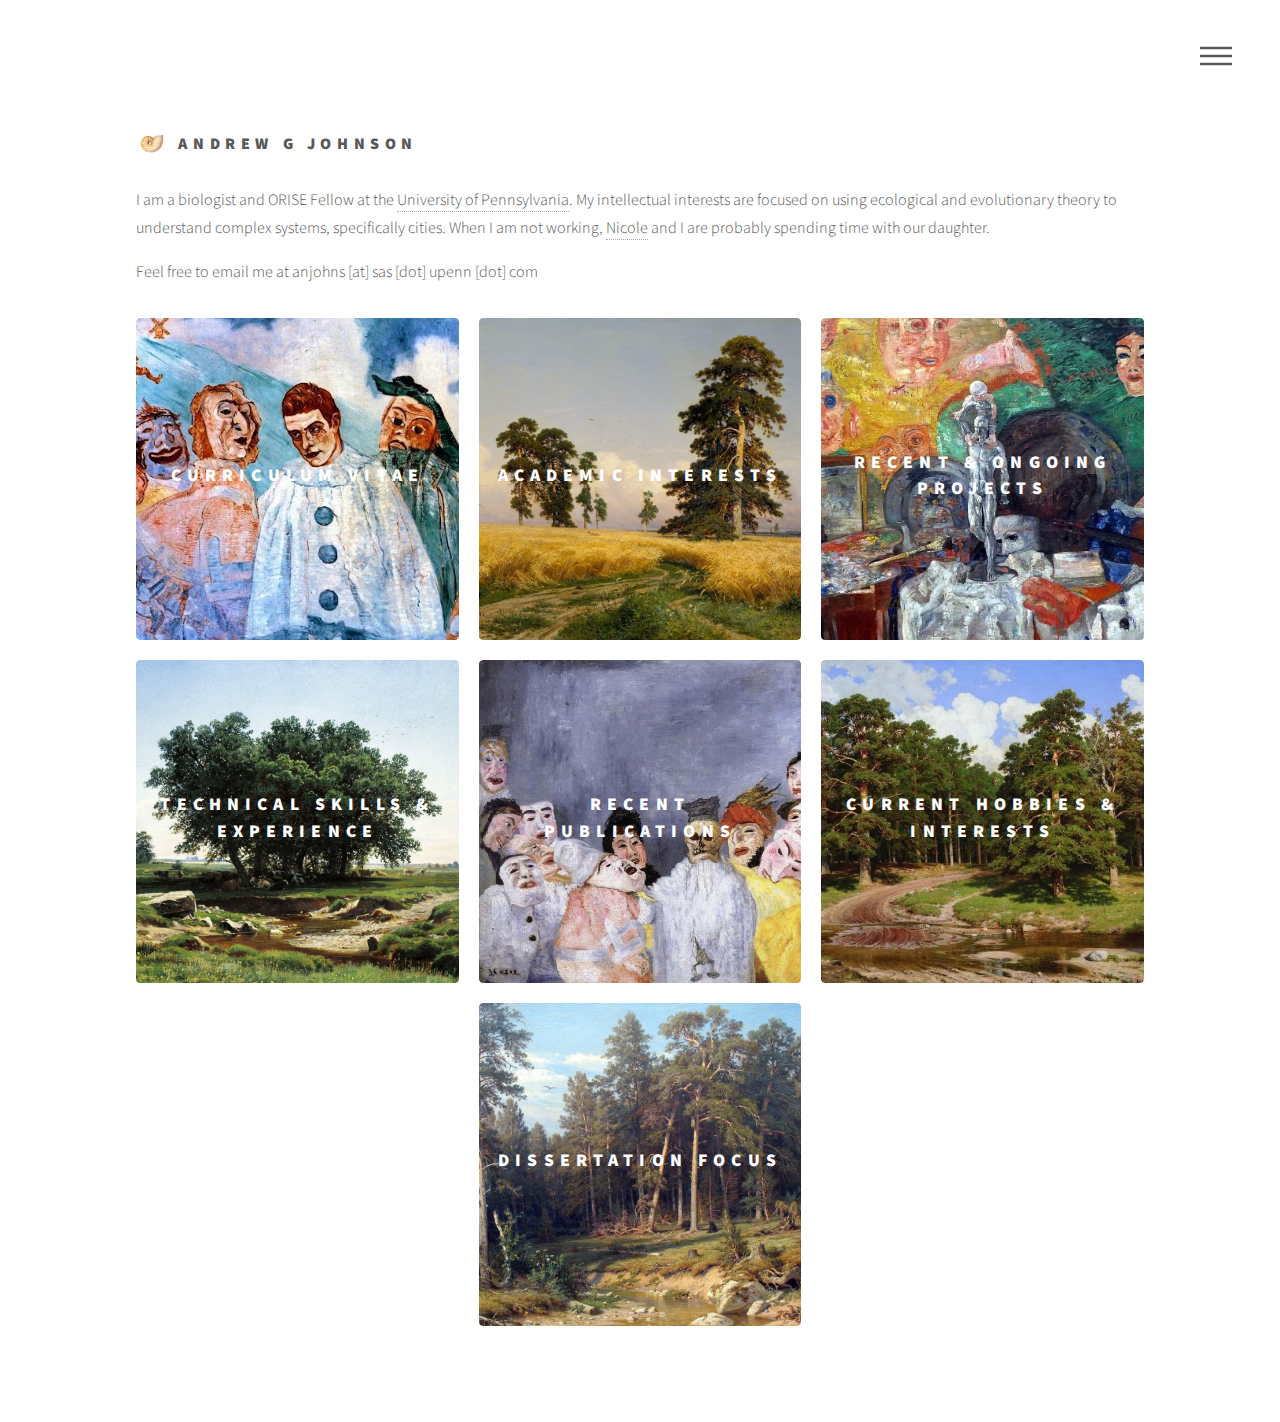
==== commit a8d7fe5f: "Update index.html" ====
--- a/index.html
+++ b/index.html
@@ -57,7 +57,7 @@
 							<header>
 								<!-- <h1> I am a 6th year Phd candidate in the Department of Biology at the University of Pennsylvania. <br />
 								I am a North Carolinan living in Philadelphia with my . </a>.</h1> -->
-								<p>I am a biologist and ORISE Fellow at the University of Pennsylvania. My intellectual interests are focused on using ecological and evolutionary theory to understand complex systems, specifically cities.
+								<p>I am a biologist and ORISE Fellow at the <a href="https://penniur.upenn.edu/people/andrew-johnson">University of Pennsylvania</a>. My intellectual interests are focused on using ecological and evolutionary theory to understand complex systems, specifically cities.
 								When I am not working, <a href="https://njjohns.github.io/">Nicole</a> and I are probably spending time with our daughter. <p> 
 								<p> Feel free to email me at anjohns [at] sas [dot] upenn [dot] com 
 								
--- a/assets/css/main.css
+++ b/assets/css/main.css
@@ -2634,7 +2634,7 @@
 					left: 0;
 					width: 100%;
 					height: 100%;
-					background-image: url("data:image/svg+xml;charset=utf8,%3Csvg xmlns='http://www.w3.org/2000/svg' width='100' height='100' viewBox='0 0 100 100' preserveAspectRatio='none'%3E%3Cstyle%3Eline %7B stroke-width: 0.25px%3B stroke: %23ffffff%3B %7D%3C/style%3E%3Cline x1='0' y1='0' x2='100' y2='100' /%3E%3Cline x1='100' y1='0' x2='0' y2='100' /%3E%3C/svg%3E");
+					background-image: none !important;
 					background-position: center;
 					background-repeat: no-repeat;
 					background-size: 100% 100%;
